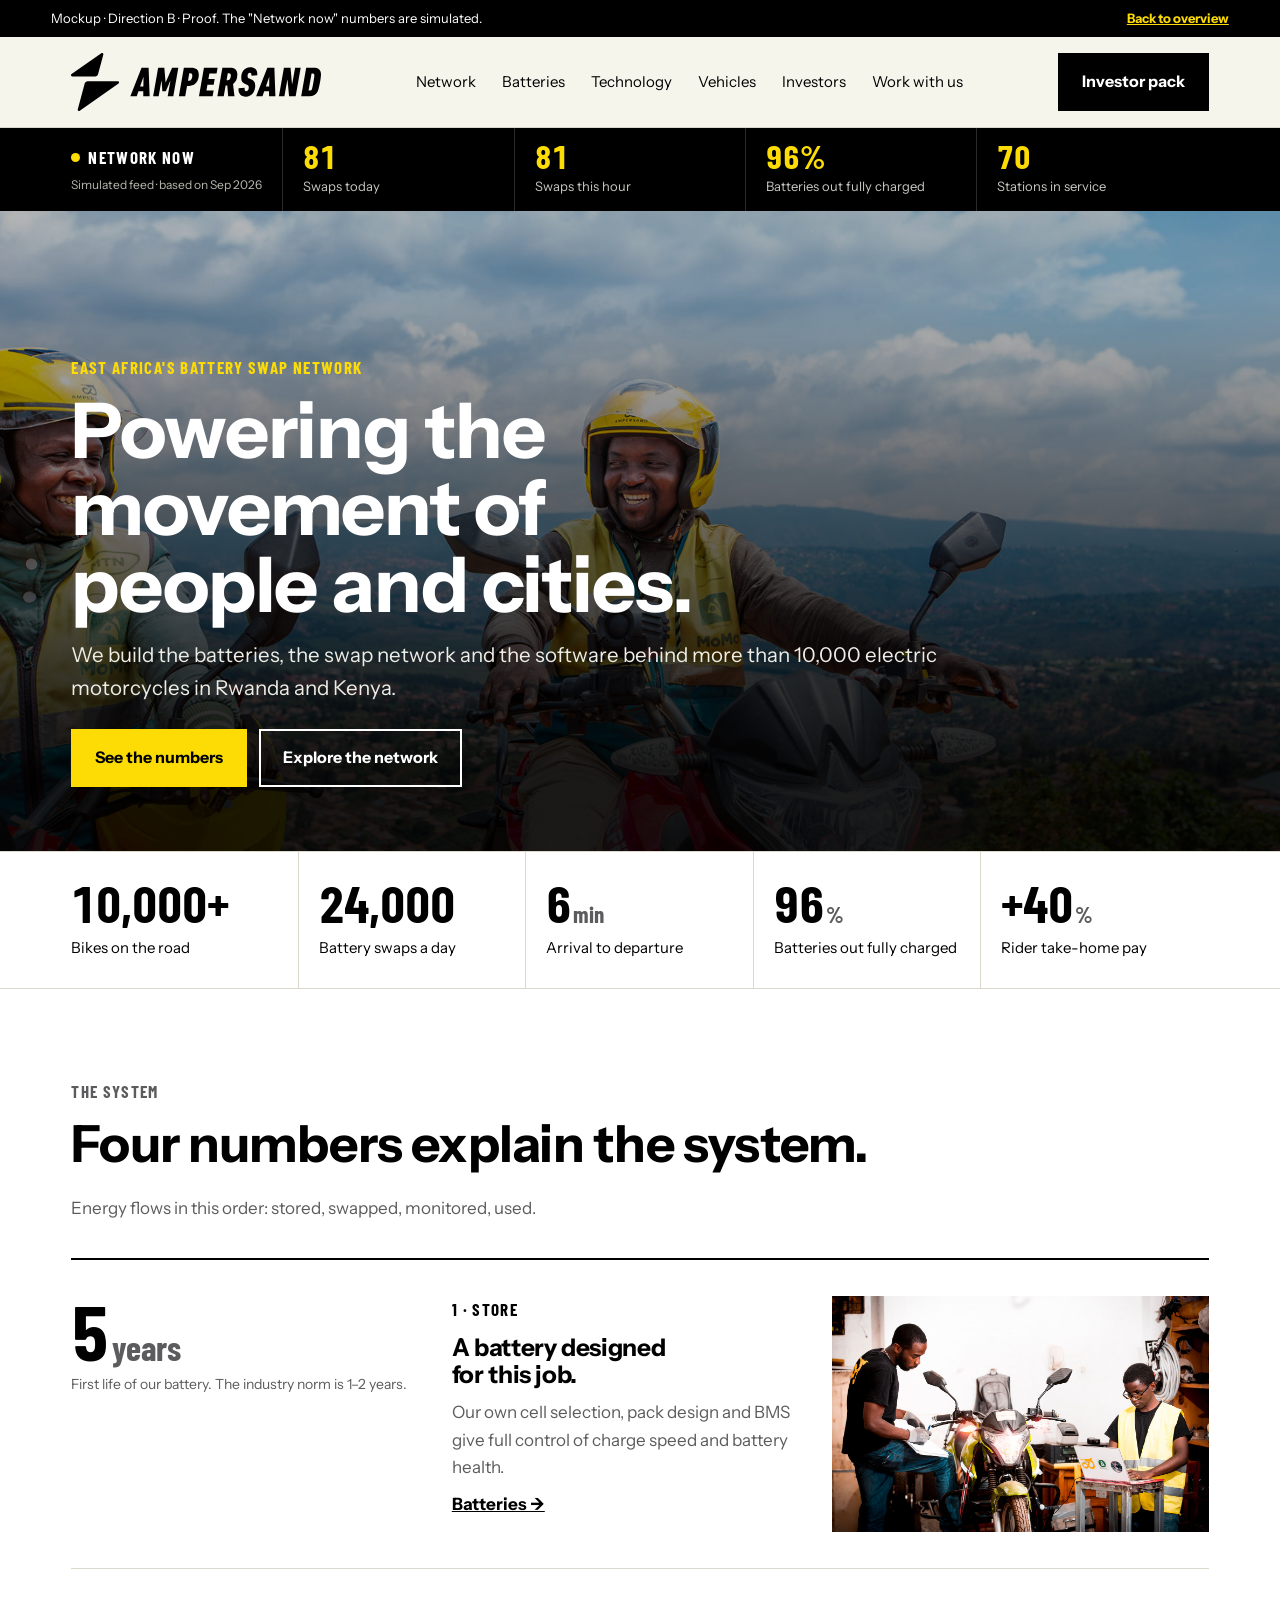
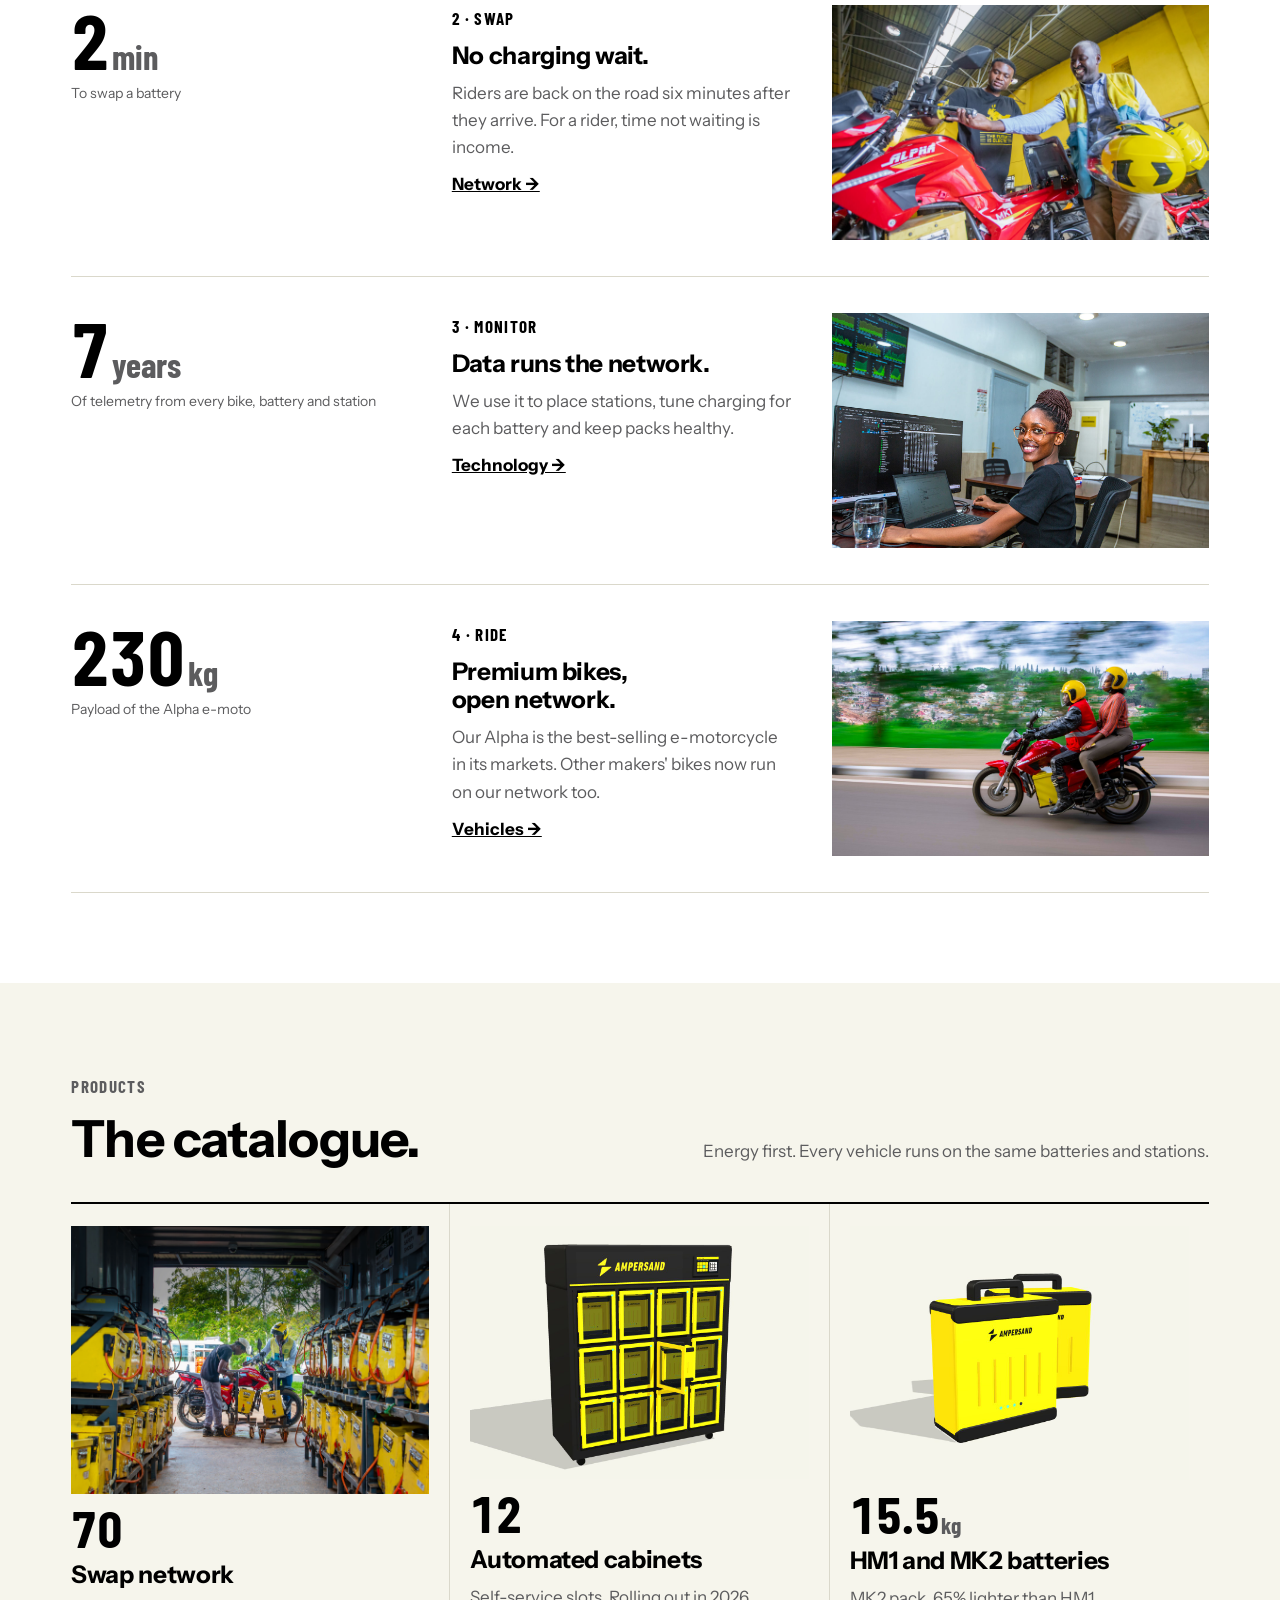
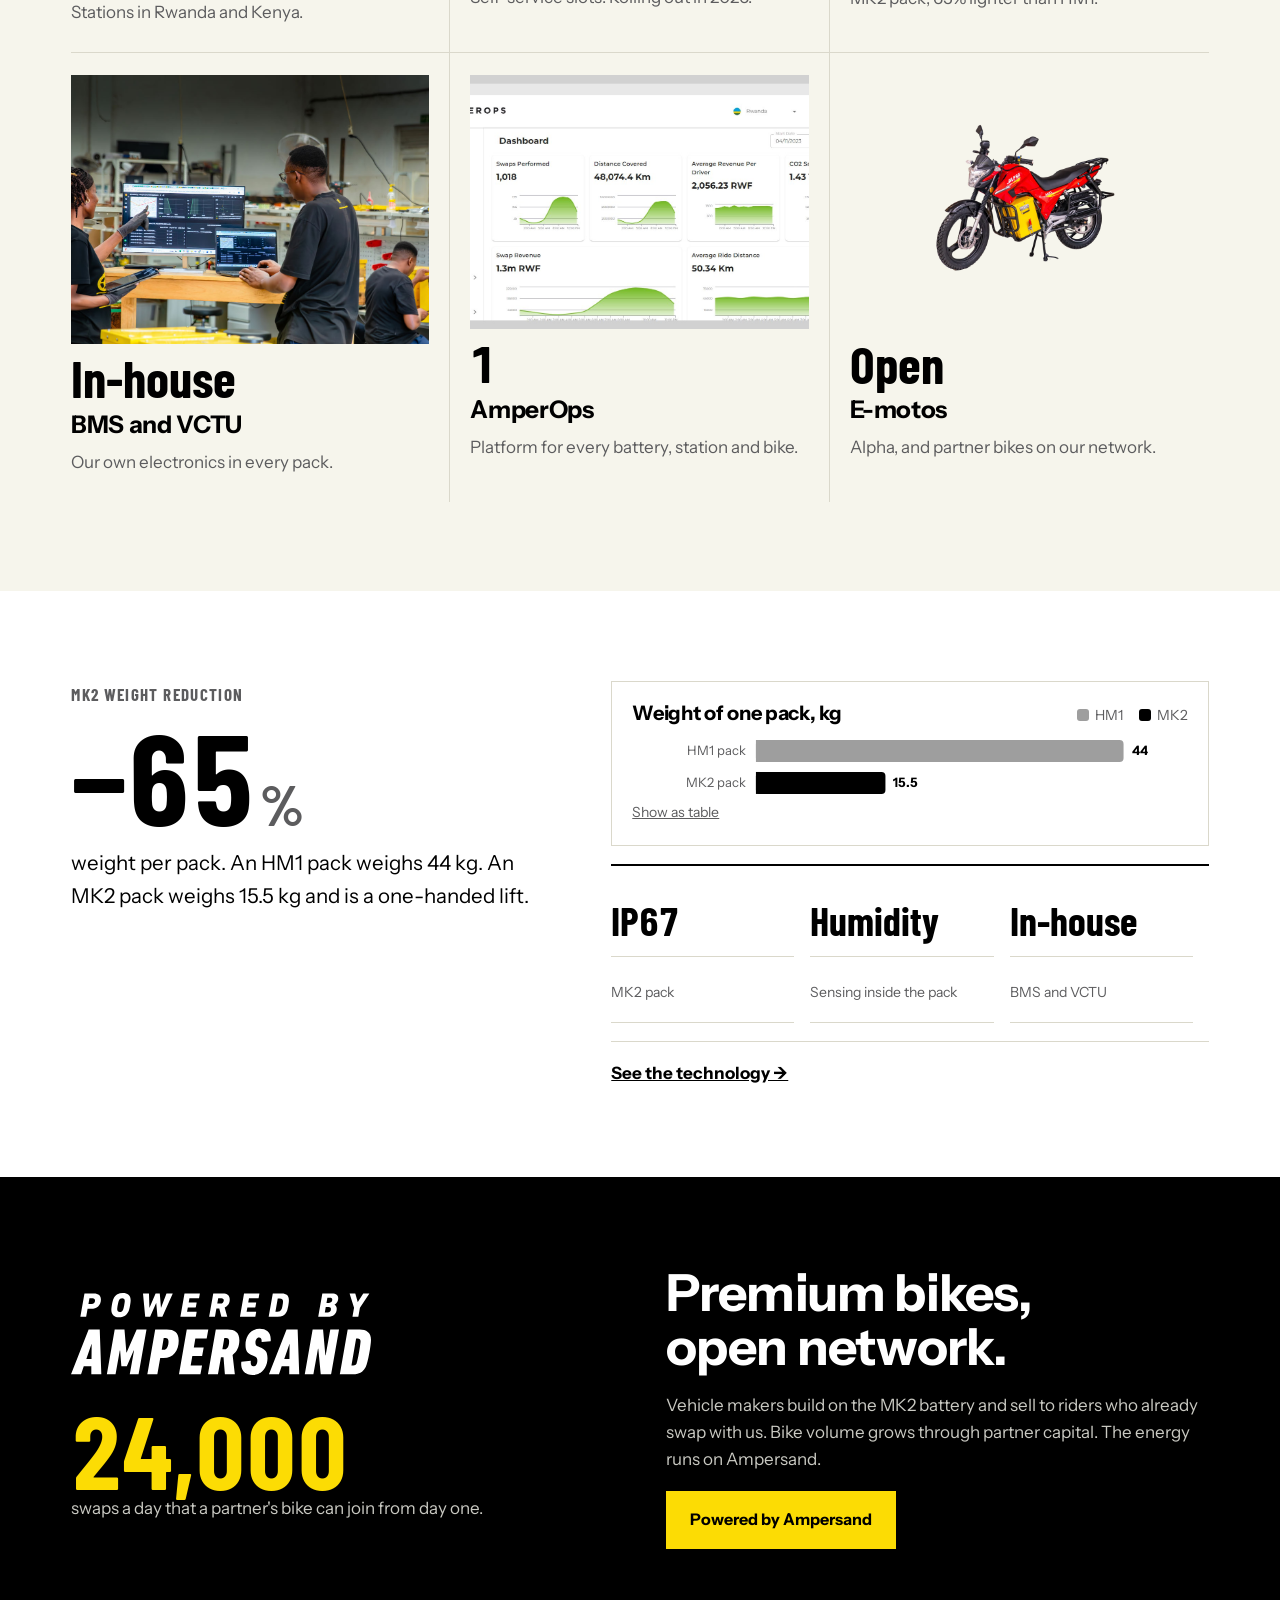
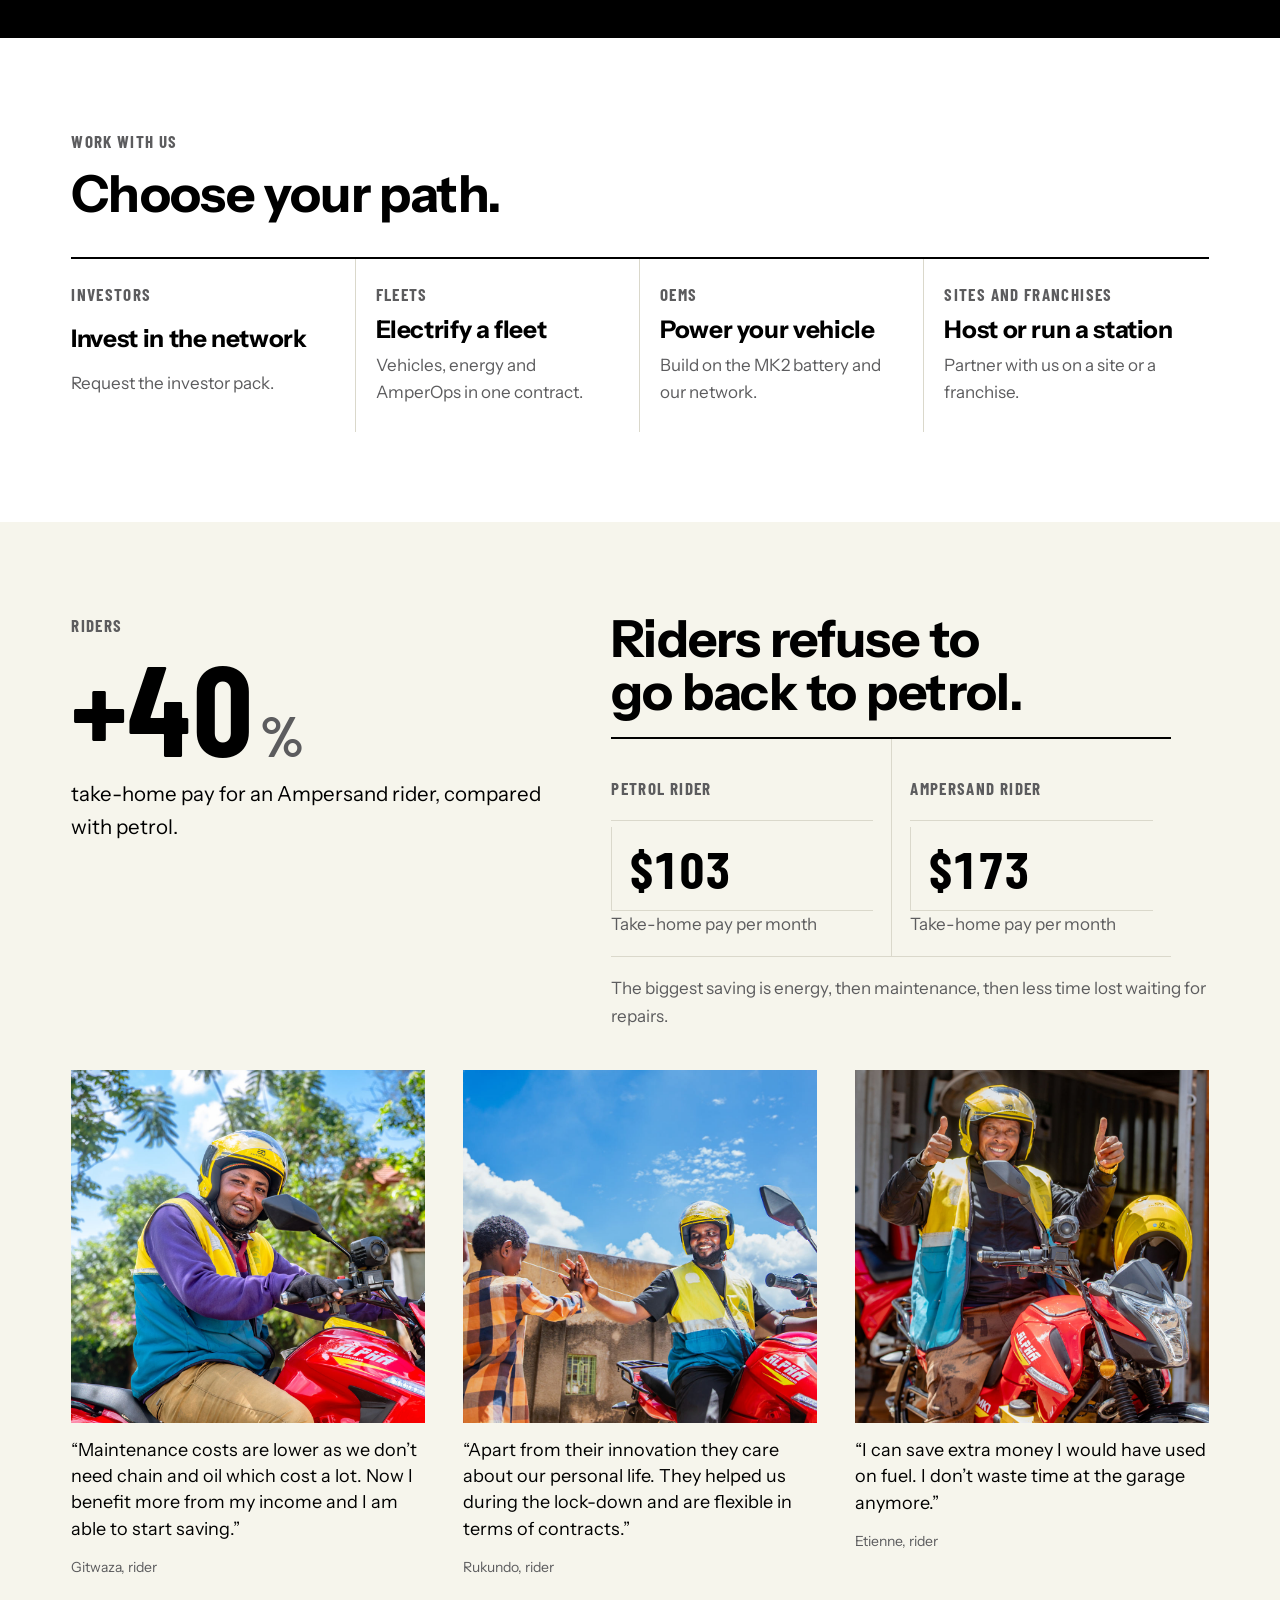
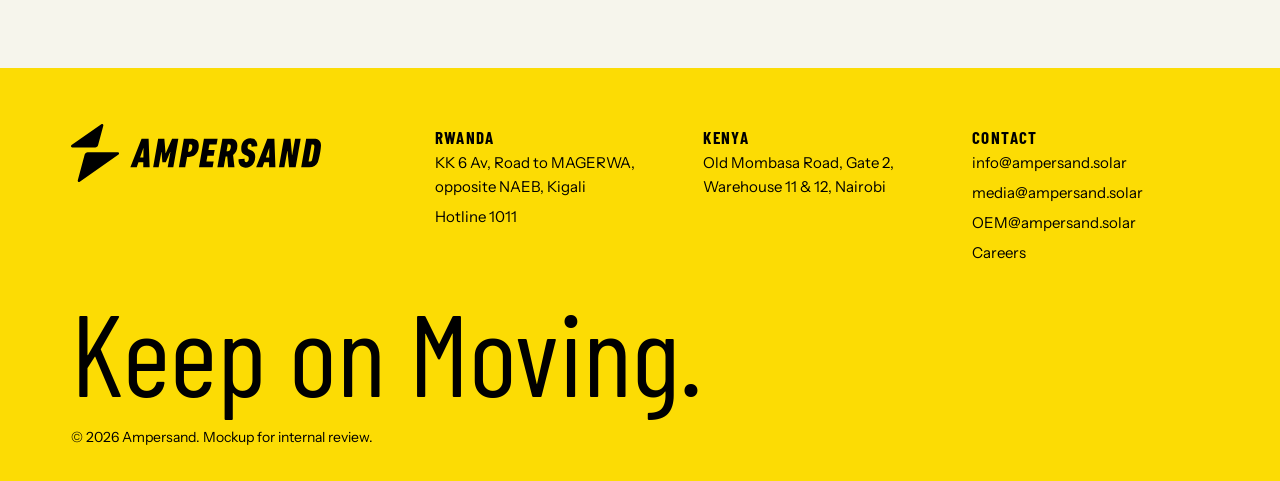
==== proof/index.html @ 035573c3 "Final editorial pass on the Proof site Align every page with the 25 Sep 2026 company introduction: 1" ====
<!doctype html>
<html lang="en">
<head>
<meta charset="utf-8">
<meta name="viewport" content="width=device-width, initial-scale=1, viewport-fit=cover">
<title>Ampersand · Proof</title>
<link rel="preconnect" href="https://fonts.googleapis.com">
<link rel="preconnect" href="https://fonts.gstatic.com" crossorigin>
<link rel="stylesheet" href="https://fonts.googleapis.com/css2?family=Barlow+Condensed:wght@700&family=Instrument+Sans:wght@400;700&display=swap">
<link rel="stylesheet" href="assets/proof.css">
<style>
.hero{position:relative;color:var(--paper);background:var(--ink)}
.hero img{width:100%;height:clamp(440px,52vw,640px);object-fit:cover;opacity:.72}
.hero .over{position:absolute;inset:auto 0 0 0;padding-block:clamp(28px,5vw,64px);background:linear-gradient(0deg,rgba(0,0,0,.85) 15%,rgba(0,0,0,0))}
.hero p{font-size:clamp(18px,1.6vw,21px);margin-top:16px;color:#EDEDE6}
.hero .btn{border-color:var(--paper);color:var(--paper)}
.hero .btn-y{border-color:var(--surge);color:var(--ink)}
@media (max-width:700px){.hero img{height:260px}.hero .over{position:relative;background:var(--ink)}}
.income{display:grid;grid-template-columns:repeat(2,minmax(0,1fr));gap:0;border-top:2px solid var(--ink);max-width:560px}
.income div{padding:18px 18px 18px 0;border-bottom:1px solid var(--rule)}
.income div + div{padding-left:18px;border-left:1px solid var(--rule)}
</style>
</head>
<body data-page="home">
<div id="site-header"></div>

<main>
  <div class="hero">
    <img src="../assets/img/riders-kigali-hills.jpg" alt="Two Ampersand riders above the hills of Kigali">
    <div class="over"><div class="wrap">
      <div class="label" style="color:var(--surge)">East Africa's battery swap network</div>
      <h1 style="margin-top:12px;max-width:16ch">Powering the movement of people and cities.</h1>
      <p>We build the batteries, the swap network and the software behind more than 10,000 electric motorcycles in Rwanda and Kenya.</p>
      <div class="btn-row" style="margin-top:24px"><a class="btn btn-y" href="investors.html">See the numbers</a><a class="btn" href="network.html">Explore the network</a></div>
    </div></div>
  </div>

  <div class="band five" style="margin-top:0">
    <div class="wrap">
      <div class="cell"><div class="num">10,000+</div><div class="k">Bikes on the road</div></div>
      <div class="cell"><div class="num">24,000</div><div class="k">Battery swaps a day</div></div>
      <div class="cell"><div class="num">6<small>min</small></div><div class="k">Arrival to departure</div></div>
      <div class="cell"><div class="num">96<small>%</small></div><div class="k">Batteries out fully charged</div></div>
      <div class="cell"><div class="num">+40<small>%</small></div><div class="k">Rider take-home pay</div></div>
    </div>
  </div>

  <section class="bg-paper">
    <div class="wrap">
      <div class="sec-head"><div><div class="label muted">The system</div><h2 style="margin-top:12px">Four numbers explain the system.</h2></div><p class="muted">Energy flows in this order: stored, swapped, monitored, used.</p></div>
      <div class="parts">
        <div class="part">
          <div><div class="num">5<small>years</small></div><div class="src" style="margin-top:8px">First life of our battery. The industry norm is 1–2 years.</div></div>
          <div class="txt"><div class="label">1 · Store</div><h3>A battery designed for this job.</h3><p class="muted">Our own cell selection, pack design and BMS give full control of charge speed and battery health.</p><a class="more" href="batteries.html">Batteries →</a></div>
          <img src="../assets/img/assembly.jpg" alt="Technicians assemble e-motos and batteries in Kigali">
        </div>
        <div class="part">
          <div><div class="num">2<small>min</small></div><div class="src" style="margin-top:8px">To swap a battery</div></div>
          <div class="txt"><div class="label">2 · Swap</div><h3>No charging wait.</h3><p class="muted">Riders are back on the road six minutes after they arrive. For a rider, time not waiting is income.</p><a class="more" href="network.html">Network →</a></div>
          <img src="../assets/img/station-swap.jpg" alt="A station attendant hands over a charged battery">
        </div>
        <div class="part">
          <div><div class="num">7<small>years</small></div><div class="src" style="margin-top:8px">Of telemetry from every bike, battery and station</div></div>
          <div class="txt"><div class="label">3 · Monitor</div><h3>Data runs the network.</h3><p class="muted">We use it to place stations, tune charging for each battery and keep packs healthy.</p><a class="more" href="technology.html">Technology →</a></div>
          <img src="../assets/img/ops-centre.jpg" alt="The Ampersand operations centre">
        </div>
        <div class="part">
          <div><div class="num">230<small>kg</small></div><div class="src" style="margin-top:8px">Payload of the Alpha e-moto</div></div>
          <div class="txt"><div class="label">4 · Ride</div><h3>Premium bikes, open network.</h3><p class="muted">Our Alpha is the best-selling e-motorcycle in its markets. Other makers' bikes now run on our network too.</p><a class="more" href="vehicles.html">Vehicles →</a></div>
          <img src="../assets/img/rider-motion.jpg" alt="Rider and passenger on an Alpha e-moto">
        </div>
      </div>
    </div>
  </section>

  <section>
    <div class="wrap">
      <div class="sec-head"><div><div class="label muted">Products</div><h2 style="margin-top:12px">The catalogue.</h2></div><p class="muted">Energy first. Every vehicle runs on the same batteries and stations.</p></div>
      <div class="cards six">
        <a class="card" href="network.html"><img src="../assets/img/station-battery-racks.jpg" alt="Charging racks in a station"><div class="num">70</div><h3>Swap network</h3><p class="muted">Stations in Rwanda and Kenya.</p></a>
        <a class="card" href="network.html#cabinets"><img src="assets/renders/cabinet.jpg" alt="3D model of the 12-slot automated swap cabinet"><div class="num">12</div><h3>Automated cabinets</h3><p class="muted">Self-service slots. Rolling out in 2026.</p></a>
        <a class="card" href="batteries.html"><img src="assets/renders/mk2.jpg" alt="3D model of two MK2 battery packs"><div class="num">15.5<small>kg</small></div><h3>HM1 and MK2 batteries</h3><p class="muted">MK2 pack, 65% lighter than HM1.</p></a>
        <a class="card" href="technology.html"><img src="../assets/img/engineering-lab.jpg" alt="Ampersand electronics lab"><div class="num">In-house</div><h3>BMS and VCTU</h3><p class="muted">Our own electronics in every pack.</p></a>
        <a class="card" href="technology.html#amperops"><img src="../assets/img/amperops-dashboard.jpg" alt="AmperOps dashboard"><div class="num">1</div><h3>AmperOps</h3><p class="muted">Platform for every battery, station and bike.</p></a>
        <a class="card" href="vehicles.html"><img class="contain" src="../assets/img/alpha-cutout.webp" alt="Red Alpha e-moto"><div class="num">Open</div><h3>E-motos</h3><p class="muted">Alpha, and partner bikes on our network.</p></a>
      </div>
    </div>
  </section>

  <section class="bg-paper" id="weight">
    <div class="wrap">
      <div class="lead-num">
        <div>
          <div class="label muted">MK2 weight reduction</div>
          <div class="num big" style="margin-top:10px">−65<small>%</small></div>
          <p class="cap">weight per pack. An HM1 pack weighs 44 kg. An MK2 pack weighs 15.5 kg and is a one-handed lift.</p>
        </div>
        <div class="stack">
          <div class="chart" id="w-pack"><div class="chart-head"><h3>Weight of one pack, kg</h3><div class="legend"><span><i style="background:#9E9E9E"></i>HM1</span><span><i style="background:#000"></i>MK2</span></div></div></div>
          <div class="facts">
            <div><div class="num">IP67</div><div class="k">MK2 pack</div></div>
            <div><div class="num">Humidity</div><div class="k">Sensing inside the pack</div></div>
            <div><div class="num">In-house</div><div class="k">BMS and VCTU</div></div>
          </div>
          <a class="more" href="technology.html" style="font-weight:700">See the technology →</a>
        </div>
      </div>
    </div>
  </section>

  <section class="bg-ink">
    <div class="wrap split center">
      <div>
        <img src="../assets/brand/powered-by-white.svg" alt="Powered by Ampersand" style="width:300px">
        <div class="num" style="font-size:clamp(64px,8vw,120px);color:var(--surge);margin-top:28px">24,000</div>
        <p class="muted">swaps a day that a partner's bike can join from day one.</p>
      </div>
      <div class="stack">
        <h2>Premium bikes, open network.</h2>
        <p class="muted">Vehicle makers build on the MK2 battery and sell to riders who already swap with us. Bike volume grows through partner capital. The energy runs on Ampersand.</p>
        <div class="btn-row"><a class="btn btn-y" href="vehicles.html#oem">Powered by Ampersand</a></div>
      </div>
    </div>
  </section>

  <section id="work" class="bg-paper">
    <div class="wrap">
      <div class="label muted">Work with us</div>
      <h2 style="margin-top:12px;margin-bottom:36px">Choose your path.</h2>
      <div class="paths">
        <a href="investors.html"><span class="label muted">Investors</span><h3>Invest in the network</h3><p class="muted">Request the investor pack.</p></a>
        <a href="vehicles.html#fleets"><span class="label muted">Fleets</span><h3>Electrify a fleet</h3><p class="muted">Vehicles, energy and AmperOps in one contract.</p></a>
        <a href="vehicles.html#oem"><span class="label muted">OEMs</span><h3>Power your vehicle</h3><p class="muted">Build on the MK2 battery and our network.</p></a>
        <a href="network.html#host"><span class="label muted">Sites and franchises</span><h3>Host or run a station</h3><p class="muted">Partner with us on a site or a franchise.</p></a>
      </div>
    </div>
  </section>

  <section>
    <div class="wrap">
      <div class="lead-num" style="margin-bottom:40px">
        <div><div class="label muted">Riders</div><div class="num big" style="margin-top:10px">+40<small>%</small></div><p class="cap">take-home pay for an Ampersand rider, compared with petrol.</p></div>
        <div class="stack">
          <h2>Riders refuse to go back to petrol.</h2>
          <div class="income">
            <div><div class="label muted">Petrol rider</div><div class="num" style="font-size:52px;margin-top:6px">$103</div><p class="muted">Take-home pay per month</p></div>
            <div><div class="label muted">Ampersand rider</div><div class="num" style="font-size:52px;margin-top:6px">$173</div><p class="muted">Take-home pay per month</p></div>
          </div>
          <p class="muted">The biggest saving is energy, then maintenance, then less time lost waiting for repairs.</p>
        </div>
      </div>
      <div class="voices">
        <div class="voice"><img src="../assets/img/rider-alpha.jpg" alt="Rider on an Alpha e-moto"><blockquote>“Maintenance costs are lower as we don’t need chain and oil which cost a lot. Now I benefit more from my income and I am able to start saving.”</blockquote><div class="src">Gitwaza, rider</div></div>
        <div class="voice"><img src="../assets/img/rider-community.jpg" alt="Rider greeting people in a neighbourhood"><blockquote>“Apart from their innovation they care about our personal life. They helped us during the lock-down and are flexible in terms of contracts.”</blockquote><div class="src">Rukundo, rider</div></div>
        <div class="voice"><img src="../assets/img/rider-thumbs-up.jpg" alt="Rider giving a thumbs up at a station"><blockquote>“I can save extra money I would have used on fuel. I don’t waste time at the garage anymore.”</blockquote><div class="src">Etienne, rider</div></div>
      </div>
    </div>
  </section>
</main>

<div id="site-footer"></div>
<script src="assets/data.js"></script>
<script src="assets/proof.js"></script>
<script>ampBars(document.getElementById('w-pack'), [{label:'HM1 pack',value:44,group:'old'},{label:'MK2 pack',value:15.5,group:'one'}], {unit:'kg', aria:'Weight of one pack'});</script>
</body>
</html>
---- proof/assets/proof.css ----
/* Direction B · "Proof" site. Layout: editorial report on Chalk White. Every section and every tech page opens with its key number, then the evidence (chart, table, photo). Yellow marks what matters. Light theme by choice. */
:root{
  --chalk:#F6F5EC; --paper:#FFFFFF; --ink:#000000; --ebony:#5C5C5E; --alloy:#9E9E9E; --rule:#DAD8CB;
  --surge:#FCDC04; --teal:#146653;
  --rw:#008A6E; --ke:#E4531C; /* chart categorical pair, validated (light surface) */
  --display:"Barlow Condensed","Arial Narrow",Arial,sans-serif;
  --body:"Instrument Sans",system-ui,-apple-system,"Segoe UI",sans-serif;
  --gutter:clamp(16px,4vw,64px); --max:1240px;
  color-scheme:light;
}
*{box-sizing:border-box}
[hidden]{display:none!important}
html{scroll-behavior:smooth}
@media (prefers-reduced-motion:reduce){html{scroll-behavior:auto}*{transition:none!important;animation:none!important}}
body{margin:0;background:var(--chalk);color:var(--ink);font-family:var(--body);font-size:17px;line-height:1.6}
img{max-width:100%;display:block}
a{color:inherit}
:focus-visible{outline:3px solid var(--ink);outline-offset:3px}
.wrap{max-width:var(--max);margin-inline:auto;padding-inline:var(--gutter)}
h1,h2,h3{font-weight:700;text-wrap:balance;margin:0;letter-spacing:-.015em}
h1{font-size:clamp(42px,6vw,84px);line-height:1}
h2{font-size:clamp(32px,4vw,54px);line-height:1.05}
h3{font-size:clamp(21px,1.9vw,27px);line-height:1.15}
p{margin:0;max-width:64ch}
.label{font-family:var(--display);font-weight:700;font-size:17px;letter-spacing:.08em;text-transform:uppercase}
.mark{background:linear-gradient(transparent 58%,var(--surge) 58%)}
.muted{color:var(--ebony)}
.src{font-size:14px;color:var(--ebony)}
.num{font-family:var(--display);font-weight:700;font-variant-numeric:tabular-nums;line-height:.9;letter-spacing:0}
.num small{font-size:.45em;margin-left:.08em;color:var(--ebony)}
.tbc{border-bottom:1px dashed var(--ebony);cursor:help}
.btn{display:inline-flex;align-items:center;gap:10px;padding:14px 22px;font-weight:700;text-decoration:none;border:2px solid var(--ink);font-size:16px;background:transparent;cursor:pointer;font-family:var(--body);color:var(--ink)}
.btn-k{background:var(--ink);color:var(--paper)}
.btn-y{background:var(--surge);border-color:var(--surge);color:var(--ink)}
.btn-row{display:flex;flex-wrap:wrap;gap:12px}
.chip{display:inline-block;font-family:var(--display);font-size:15px;letter-spacing:.06em;text-transform:uppercase;padding:4px 10px;background:var(--ink);color:var(--paper)}
.chip.y{background:var(--surge);color:var(--ink)}
.chip.g{background:var(--teal);color:var(--paper)}
section{padding-block:clamp(56px,7vw,104px)}
.bg-paper{background:var(--paper)}
.bg-ink{background:var(--ink);color:var(--paper)}
.bg-ink .muted,.bg-ink .src{color:#C9C9C2}
.bg-ink .num small{color:#C9C9C2}

/* mock bar + header */
.mock-bar{background:var(--ink);color:var(--paper);font-size:13px;padding:8px var(--gutter);display:flex;gap:16px;flex-wrap:wrap;justify-content:space-between}
.mock-bar a{color:var(--surge);font-weight:700}
header.site{background:var(--chalk);border-bottom:1px solid var(--rule);position:sticky;top:env(safe-area-inset-top,0px);z-index:10}
.nav{display:flex;align-items:center;justify-content:space-between;gap:24px;padding-block:16px}
.nav .logo img{width:250px}
.nav ul{list-style:none;margin:0;padding:0;display:flex;gap:26px;font-size:15px}
.nav ul a{text-decoration:none}
.nav ul a:hover,.nav ul a[aria-current="page"]{text-decoration:underline;text-decoration-color:var(--surge);text-decoration-thickness:4px;text-underline-offset:7px}
@media (max-width:1080px){.nav ul{display:none}}
@media (max-width:560px){.nav .logo img{width:190px}.nav .btn{display:none}}
.subnav{display:none;overflow-x:auto;border-top:1px solid var(--rule)}
.subnav ul{list-style:none;margin:0;padding:10px var(--gutter);display:flex;gap:20px;font-size:15px;white-space:nowrap}
.subnav a{text-decoration:none}
.subnav a[aria-current="page"]{font-weight:700;text-decoration:underline;text-decoration-color:var(--surge);text-decoration-thickness:3px;text-underline-offset:5px}
@media (max-width:1080px){.subnav{display:block}}

/* live rail (simulated feed) */
.live{background:var(--ink);color:var(--paper)}
.live .wrap{display:grid;grid-template-columns:auto repeat(4,1fr);gap:0;align-items:stretch}
.live .tag{display:flex;flex-direction:column;justify-content:center;gap:4px;padding:14px 20px 14px 0;border-right:1px solid #2a2a2a;min-width:0}
.live .tag b{font-family:var(--display);font-size:17px;letter-spacing:.08em;text-transform:uppercase;display:flex;align-items:center;gap:8px}
.live .tag span{font-size:12px;color:#B8B8B0}
.dot{width:9px;height:9px;border-radius:50%;background:var(--surge);box-shadow:0 0 0 0 rgba(252,220,4,.7);animation:pulse 1.8s infinite}
@keyframes pulse{70%{box-shadow:0 0 0 10px rgba(252,220,4,0)}100%{box-shadow:0 0 0 0 rgba(252,220,4,0)}}
.live .cell{padding:14px 20px;border-right:1px solid #2a2a2a;min-width:0}
.live .cell:last-child{border-right:0}
.live .num{font-size:clamp(28px,2.6vw,38px);color:var(--surge)}
.live .k{font-size:13px;color:#C9C9C2;margin-top:4px}
.tick{transition:color .6s}
.tick.bump{color:var(--paper)!important}
@media (max-width:900px){.live .wrap{grid-template-columns:1fr 1fr}.live .tag{grid-column:1/-1;border-right:0;border-bottom:1px solid #2a2a2a;padding-right:0}.live .cell{padding-left:0;border-right:0;border-bottom:1px solid #2a2a2a}.live .cell:nth-child(odd){padding-left:16px}}

/* page hero (tech pages) */
.phero{padding-block:clamp(40px,6vw,80px) 0}
.phero .grid{display:grid;grid-template-columns:1fr 1fr;gap:clamp(24px,4vw,64px);align-items:end}
.phero .grid > *{min-width:0}
.phero p.lead{font-size:clamp(18px,1.5vw,20px);margin-top:18px}
.phero img{aspect-ratio:16/11;object-fit:cover;width:100%}
@media (max-width:860px){.phero .grid{grid-template-columns:minmax(0,1fr)}}

/* number band: the lead of every page */
.band{background:var(--paper);border-block:1px solid var(--rule);margin-top:clamp(32px,4vw,56px)}
.band .wrap{display:grid;grid-template-columns:repeat(4,1fr)}
.band .cell{padding:28px 20px 28px 0;border-right:1px solid var(--rule);min-width:0}
.band .cell + .cell{padding-left:20px}
.band .cell:last-child{border-right:0}
.band .num{font-size:clamp(40px,4.6vw,66px);white-space:nowrap}
.band .k{font-size:15px;margin-top:10px}
.band .s{font-size:12px;color:var(--ebony);margin-top:6px}
.band.five .wrap{grid-template-columns:repeat(5,1fr)}
.band.five .num{font-size:clamp(40px,4vw,58px)}
@media (max-width:900px){.band .wrap,.band.five .wrap{grid-template-columns:minmax(0,1fr) minmax(0,1fr)}.band .cell{border-right:0;border-bottom:1px solid var(--rule);padding-left:0!important}}

/* numbers-first blocks */
.lead-num{display:grid;grid-template-columns:minmax(0,.9fr) minmax(0,1.1fr);gap:clamp(24px,4vw,72px);align-items:start}
.lead-num .big{font-size:clamp(72px,10vw,150px)}
.lead-num .cap{font-size:clamp(18px,1.6vw,21px);margin-top:14px;max-width:34ch}
@media (max-width:860px){.lead-num{grid-template-columns:minmax(0,1fr)}}
.facts{display:grid;grid-template-columns:repeat(3,1fr);border-top:2px solid var(--ink)}
.facts div{padding:18px 16px 18px 0;border-bottom:1px solid var(--rule);min-width:0}
.facts .num{font-size:40px}
.facts .k{font-size:14px;color:var(--ebony);margin-top:6px}
@media (max-width:640px){.facts{grid-template-columns:1fr 1fr}}
.sec-head{display:flex;justify-content:space-between;gap:24px;align-items:end;flex-wrap:wrap;margin-bottom:36px}
.sec-head > div{min-width:0}

/* system steps (home) */
.parts{display:grid;border-top:2px solid var(--ink)}
.part{display:grid;grid-template-columns:minmax(0,1fr) minmax(0,1fr) minmax(0,1.1fr);gap:clamp(20px,3vw,48px);padding-block:36px;border-bottom:1px solid var(--rule);align-items:start}
.part .num{font-size:clamp(56px,6vw,88px)}
.part .txt{display:grid;gap:10px}
.part img{aspect-ratio:16/10;object-fit:cover;width:100%}
.part a.more{font-weight:700}
@media (max-width:860px){.part{grid-template-columns:minmax(0,1fr)}}

/* catalogue cards (home) */
.cards{display:grid;grid-template-columns:repeat(4,1fr);gap:0;border-top:2px solid var(--ink)}
.card{padding:22px 20px 26px 0;border-right:1px solid var(--rule);display:grid;gap:10px;align-content:start;text-decoration:none;min-width:0}
.card + .card{padding-left:20px}
.card:last-child{border-right:0}
.card img{aspect-ratio:4/3;object-fit:cover;width:100%;background:var(--chalk)}
.card img.contain{object-fit:contain;padding:12px}
.card .num{font-size:52px}
.card:hover h3{text-decoration:underline;text-decoration-color:var(--surge);text-decoration-thickness:4px;text-underline-offset:6px}
.cards.six{grid-template-columns:repeat(3,1fr)}
.cards.six .card:nth-child(3n){border-right:0}
.cards.six .card:nth-child(3n+1){padding-left:0}
.cards.six .card:nth-child(-n+3){border-bottom:1px solid var(--rule)}
@media (max-width:960px){.cards,.cards.six{grid-template-columns:1fr 1fr}.card{border-right:0;border-bottom:1px solid var(--rule);padding-left:0!important}}
@media (max-width:480px){.cards{grid-template-columns:minmax(0,1fr)}}

/* charts */
.chart{background:var(--paper);border:1px solid var(--rule);padding:20px;position:relative}
.chart-head{display:flex;justify-content:space-between;gap:16px;flex-wrap:wrap;align-items:baseline;margin-bottom:10px}
.chart-head h3{font-size:20px}
.legend{display:flex;gap:16px;font-size:14px;color:var(--ebony);flex-wrap:wrap}
.legend i{display:inline-block;width:12px;height:12px;border-radius:3px;margin-right:6px;vertical-align:-1px}
.chart svg{width:100%;height:auto;display:block;overflow:visible}
.chart svg text{font-family:var(--body);font-size:13px;fill:var(--ebony)}
.chart svg text.val{fill:var(--ink);font-weight:700}
.chart .grid line{stroke:var(--rule);stroke-width:1}
.tip{position:absolute;pointer-events:none;background:var(--ink);color:var(--paper);font-size:13px;padding:6px 10px;white-space:nowrap;transform:translate(-50%,-110%);z-index:2}
.tip b{color:var(--surge)}
.chart .table-toggle{font-size:14px;background:none;border:0;padding:0;text-decoration:underline;cursor:pointer;color:var(--ebony);font-family:var(--body)}
.chart table{margin-top:12px}

/* tables */
.tbl-wrap{overflow-x:auto;border-top:2px solid var(--ink)}
table.spec{width:100%;border-collapse:collapse;font-variant-numeric:tabular-nums;min-width:520px}
table.spec th,table.spec td{text-align:left;padding:12px 12px 12px 0;border-bottom:1px solid var(--rule);font-size:15px;vertical-align:top}
table.spec thead th{font-family:var(--display);font-size:20px;letter-spacing:.02em}
table.spec tbody th{font-weight:400;color:var(--ebony);width:24%}
table.spec td.hl{background:rgba(252,220,4,.25)}
table.spec td.r,table.spec th.r{text-align:right}
table.data{width:100%;border-collapse:collapse;font-variant-numeric:tabular-nums;font-size:15px}
table.data th,table.data td{text-align:right;padding:10px 0 10px 12px;border-bottom:1px solid var(--rule)}
table.data th:first-child,table.data td:first-child{text-align:left;padding-left:0}
table.data thead th{font-family:var(--display);font-size:16px;letter-spacing:.08em;text-transform:uppercase;border-bottom:2px solid var(--ink)}
table.data tfoot td{font-weight:700;border-bottom:0}

/* two-column generic */
.split{display:grid;grid-template-columns:minmax(0,1fr) minmax(0,1fr);gap:clamp(24px,4vw,64px);align-items:start}
.split.center{align-items:center}
@media (max-width:860px){.split{grid-template-columns:minmax(0,1fr)}}
.stack{display:grid;gap:18px}
ul.ticks{list-style:none;padding:0;margin:0;display:grid;grid-template-columns:1fr 1fr;gap:10px 24px}
ul.ticks li{padding-left:18px;position:relative}
ul.ticks li::before{content:"";position:absolute;left:0;top:.6em;width:8px;height:8px;background:var(--surge);outline:1px solid var(--ink)}
@media (max-width:520px){ul.ticks{grid-template-columns:minmax(0,1fr)}}
.photo{aspect-ratio:16/10;object-fit:cover;width:100%}
.phones{display:grid;grid-template-columns:repeat(3,1fr);gap:14px}
.phones img{border:8px solid var(--ink);border-radius:22px;background:var(--ink)}

/* timeline */
.years{display:grid;grid-template-columns:repeat(7,1fr);border-top:2px solid var(--ink)}
.years div{padding:16px 12px 16px 0;border-right:1px solid var(--rule);min-width:0}
.years div + div{padding-left:12px}
.years div:last-child{border-right:0;background:var(--surge);padding-left:12px}
.years .num{font-size:34px}
.years p{font-size:14px;margin-top:6px}
@media (max-width:960px){.years{grid-template-columns:repeat(4,1fr)}.years div{border-bottom:1px solid var(--rule)}}
@media (max-width:520px){.years{grid-template-columns:1fr 1fr}}

/* paths */
.paths{display:grid;grid-template-columns:repeat(4,1fr);border-top:2px solid var(--ink)}
.paths a{padding:22px 20px 26px 0;border-right:1px solid var(--rule);text-decoration:none;display:grid;gap:8px;min-width:0}
.paths a + a{padding-left:20px}
.paths a:last-child{border-right:0}
.paths a:hover h3{text-decoration:underline;text-decoration-color:var(--surge);text-decoration-thickness:4px;text-underline-offset:6px}
@media (max-width:860px){.paths{grid-template-columns:1fr 1fr}.paths a{border-right:0;border-bottom:1px solid var(--rule);padding-left:0!important}}
@media (max-width:480px){.paths{grid-template-columns:minmax(0,1fr)}}

/* form */
form.req{display:grid;gap:14px;background:var(--paper);border:1px solid var(--rule);padding:24px}
form.req label{font-weight:700;font-size:15px;display:grid;gap:6px}
form.req input,form.req select{font:inherit;padding:10px 12px;border:1px solid var(--ebony);background:var(--paper);color:var(--ink)}
.ok-msg{background:var(--surge);padding:12px 14px;font-weight:700}

/* voices */
.voices{display:grid;grid-template-columns:repeat(3,1fr);gap:clamp(20px,3vw,40px)}
.voice{display:grid;gap:14px;align-content:start}
.voice img{aspect-ratio:1/1;object-fit:cover;width:100%}
.voice blockquote{margin:0;font-size:18px;line-height:1.45}
@media (max-width:860px){.voices{grid-template-columns:minmax(0,1fr)}}

/* footer */
footer.site{background:var(--surge);padding-block:56px 32px;font-size:15px}
.fgrid{display:grid;grid-template-columns:1.4fr repeat(3,1fr);gap:32px}
.fgrid > *{min-width:0}
.fgrid ul{list-style:none;margin:0;padding:0;display:grid;gap:6px}
.fgrid a{text-decoration:none}
.big-tag{font-family:var(--display);font-size:clamp(56px,9vw,128px);line-height:.95;margin-top:32px}
@media (max-width:800px){.fgrid{grid-template-columns:1fr 1fr}}

/* technology stack diagram */
.stackdia{display:grid;gap:0;border-top:2px solid var(--ink)}
.layer{display:grid;grid-template-columns:minmax(0,190px) minmax(0,1fr) minmax(0,auto);gap:24px;align-items:center;padding:18px 0;border-bottom:1px solid var(--rule)}
.layer .lname{font-family:var(--display);font-size:26px;line-height:1}
.layer .who{justify-self:end}
.layer.inhouse{background:linear-gradient(90deg,rgba(252,220,4,.28),rgba(252,220,4,0) 70%)}
.layer.inhouse .lname{padding-left:12px;border-left:6px solid var(--surge)}
.chip.o{background:transparent;color:var(--ink);border:1px solid var(--ink)}
@media (max-width:700px){.layer{grid-template-columns:minmax(0,1fr)}.layer .who{justify-self:start}}
/* weight comparison */
.wcomp{display:grid;grid-template-columns:repeat(2,minmax(0,1fr));gap:0;border-top:2px solid var(--ink)}
.wcomp > div{padding:20px 20px 20px 0;border-bottom:1px solid var(--rule);min-width:0}
.wcomp > div + div{padding-left:20px;border-left:1px solid var(--rule)}
@media (max-width:640px){.wcomp{grid-template-columns:minmax(0,1fr)}.wcomp > div + div{padding-left:0;border-left:0}}
/* rate table */
table.rates td.r{font-family:var(--display);font-size:22px;text-align:right;white-space:nowrap}

/* 3D model viewers */
.model{position:relative;aspect-ratio:4/3;max-width:100%;background:var(--chalk);overflow:hidden}
.model img{width:100%;height:100%;object-fit:cover}
.model canvas{position:absolute;inset:0;width:100%!important;height:100%!important;display:block;cursor:grab;touch-action:pan-y}
.model canvas:active{cursor:grabbing}
.model .hint{position:absolute;left:12px;bottom:10px;font-size:13px;color:var(--ebony);background:rgba(246,245,236,.85);padding:2px 8px;pointer-events:none}
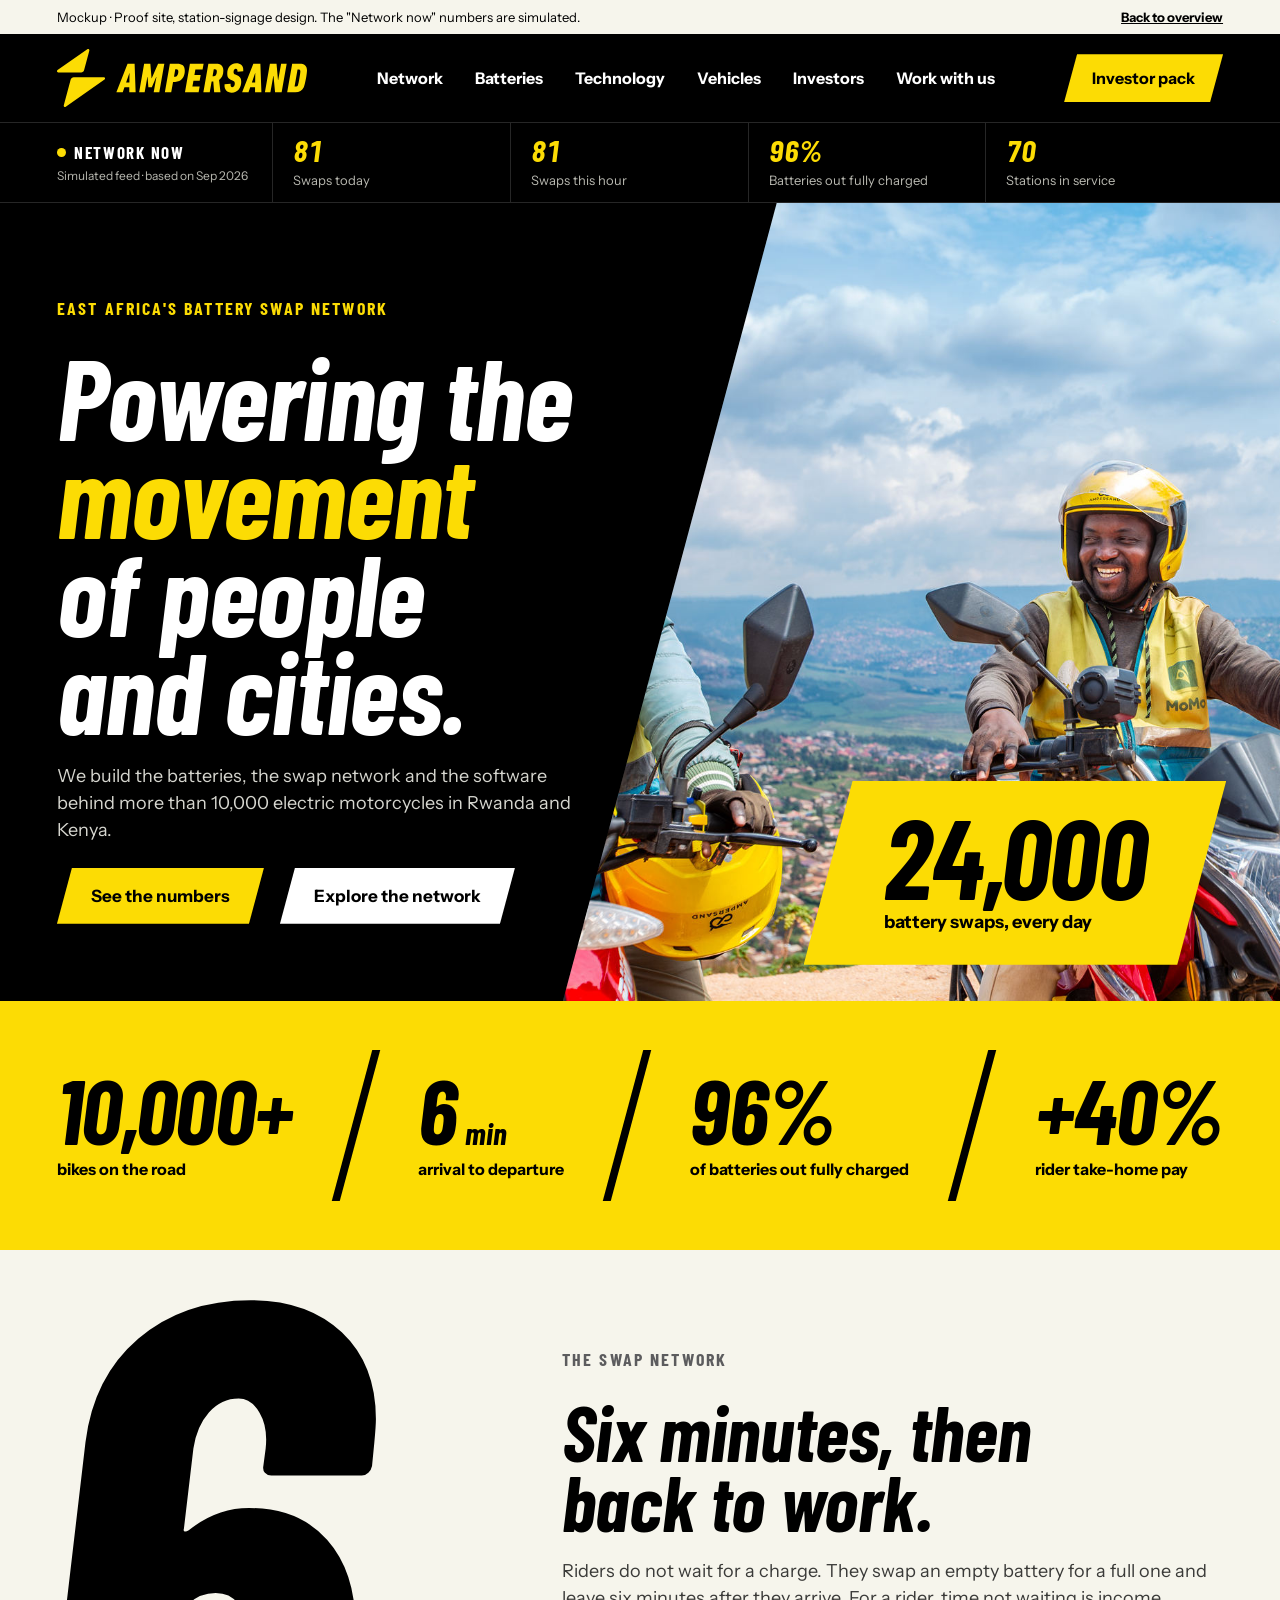
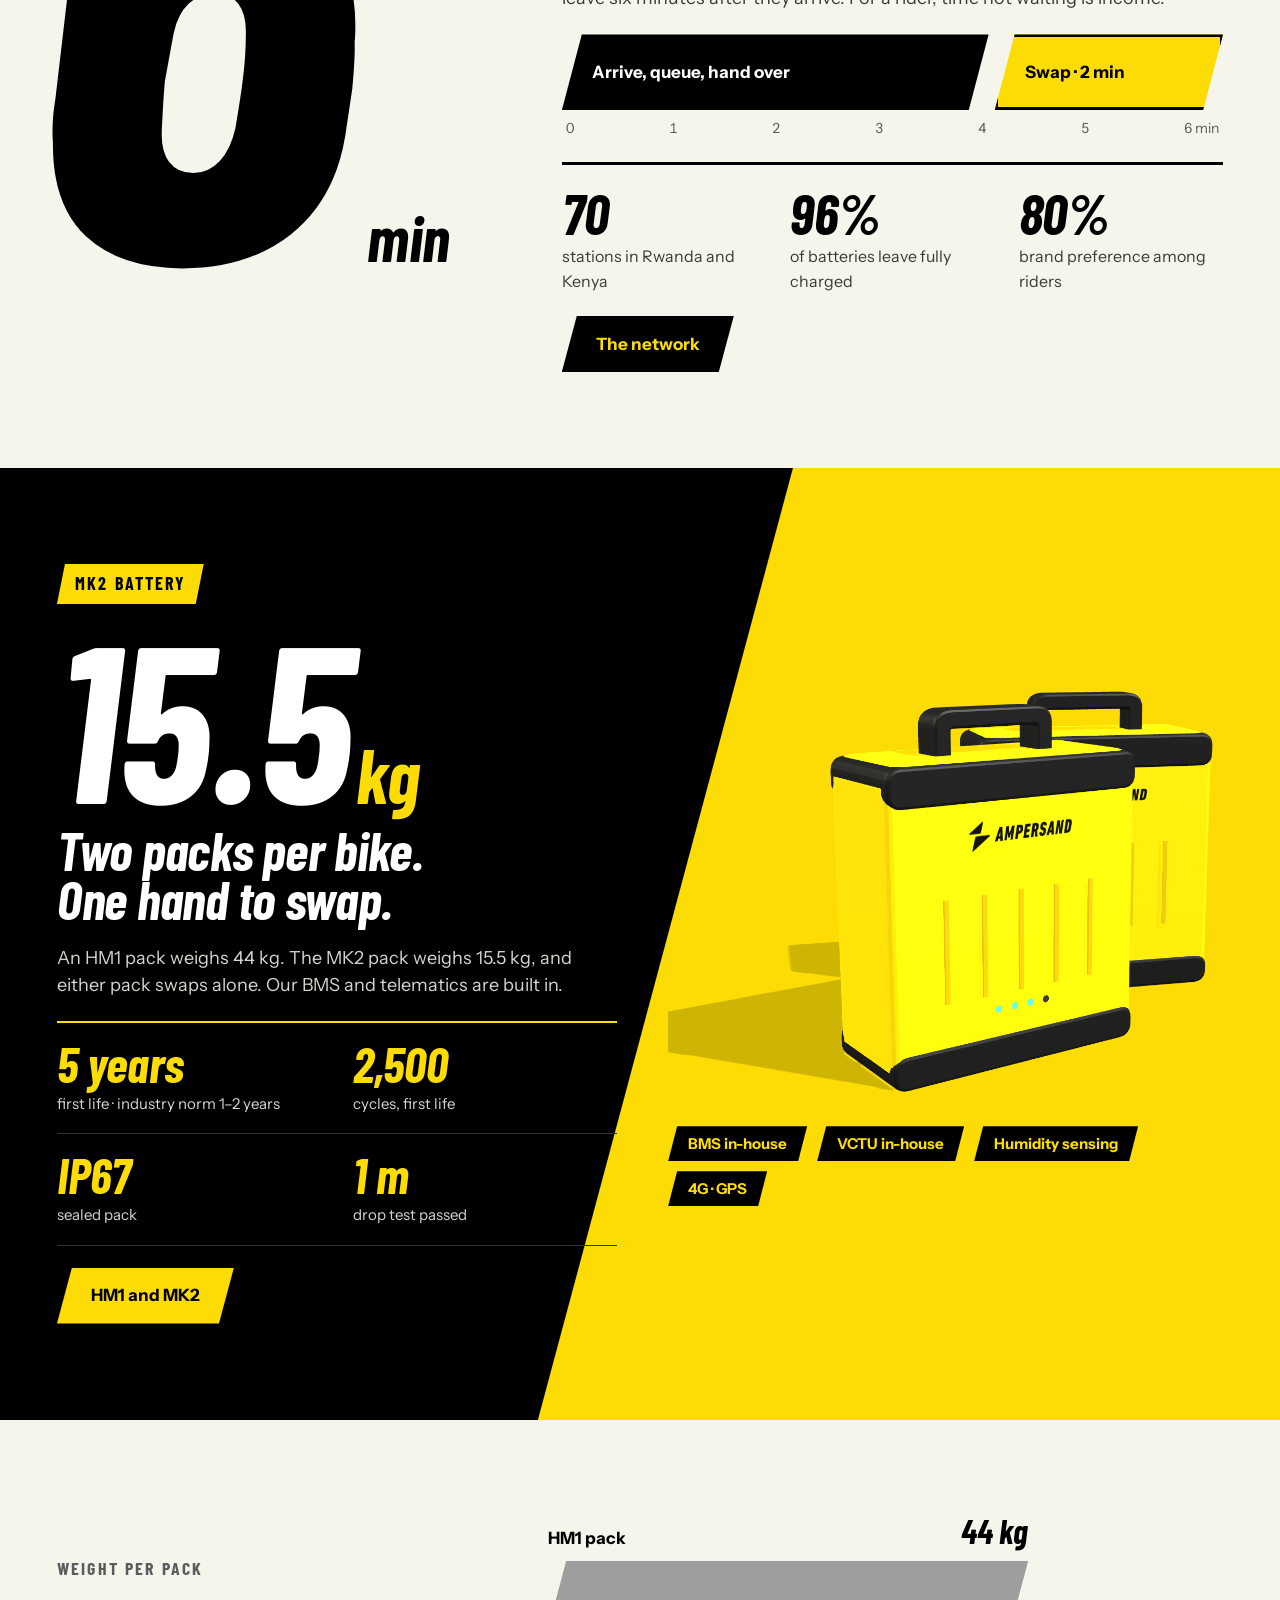
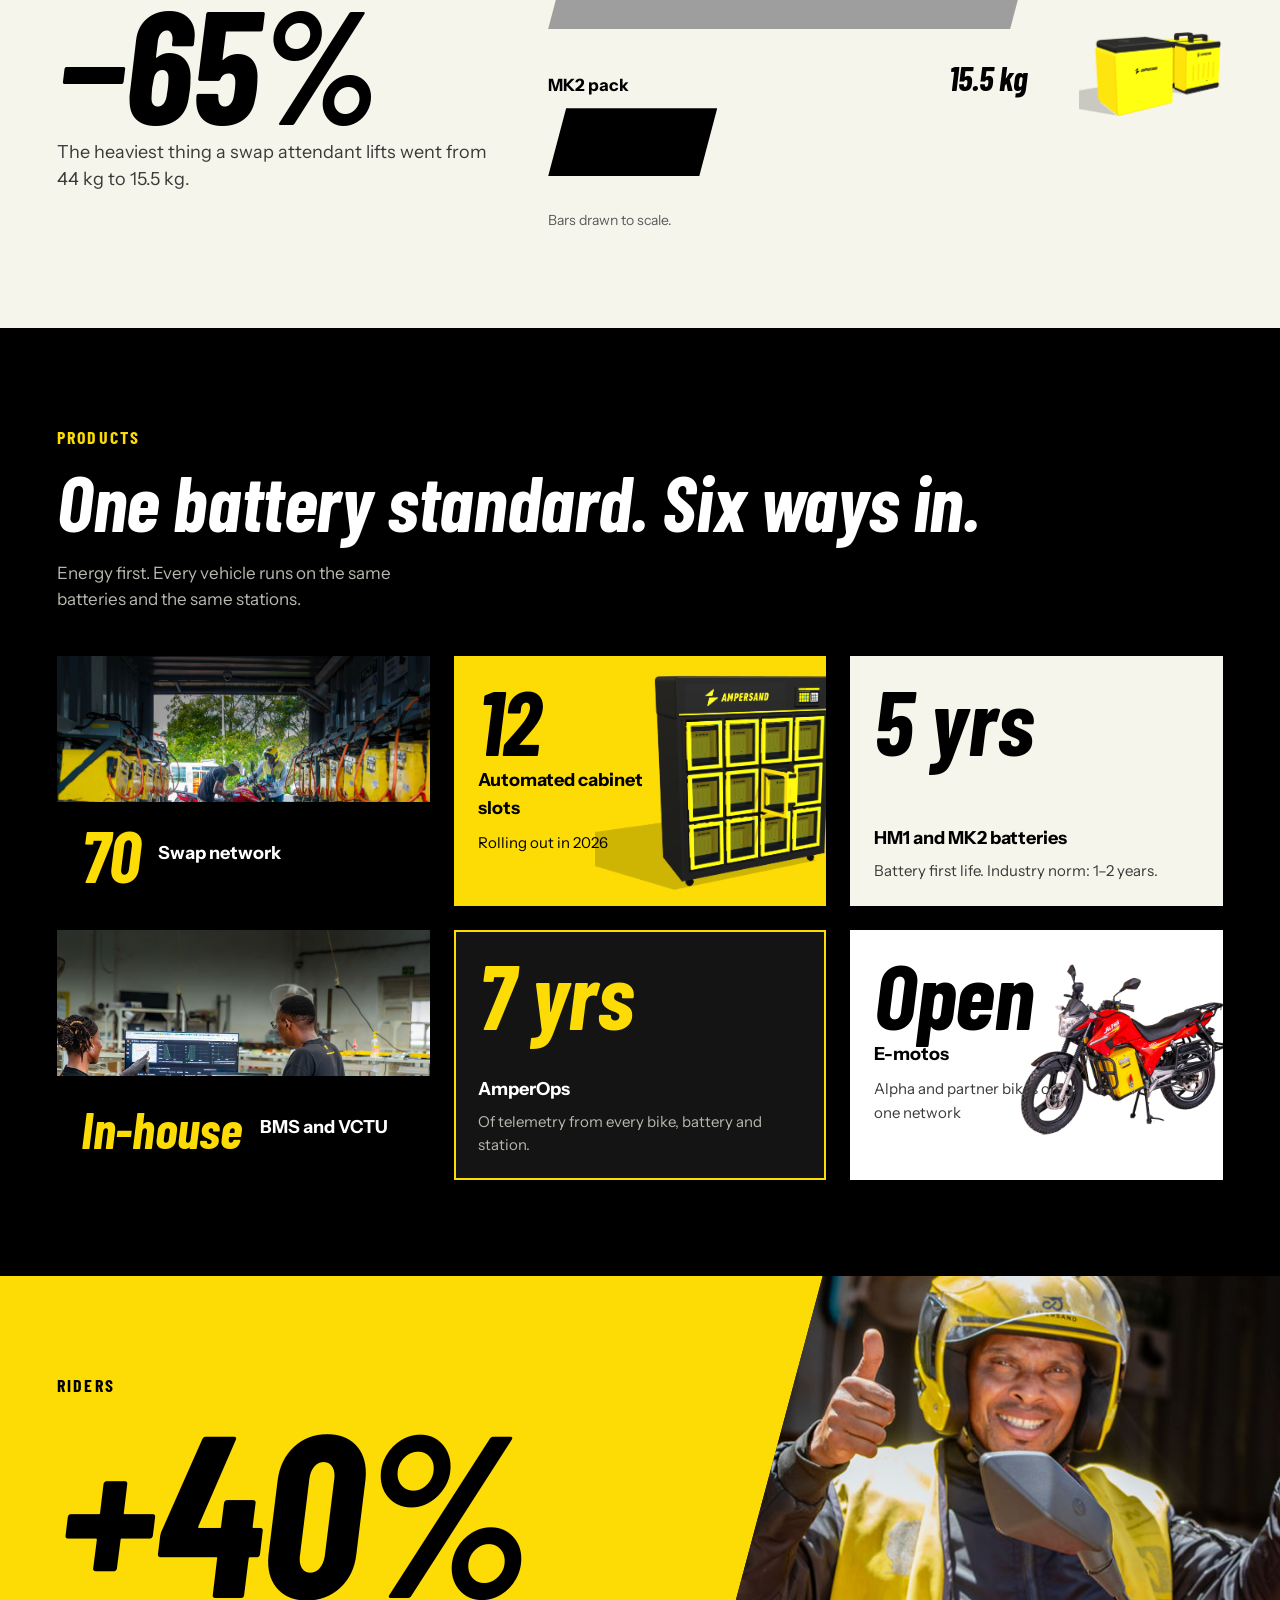
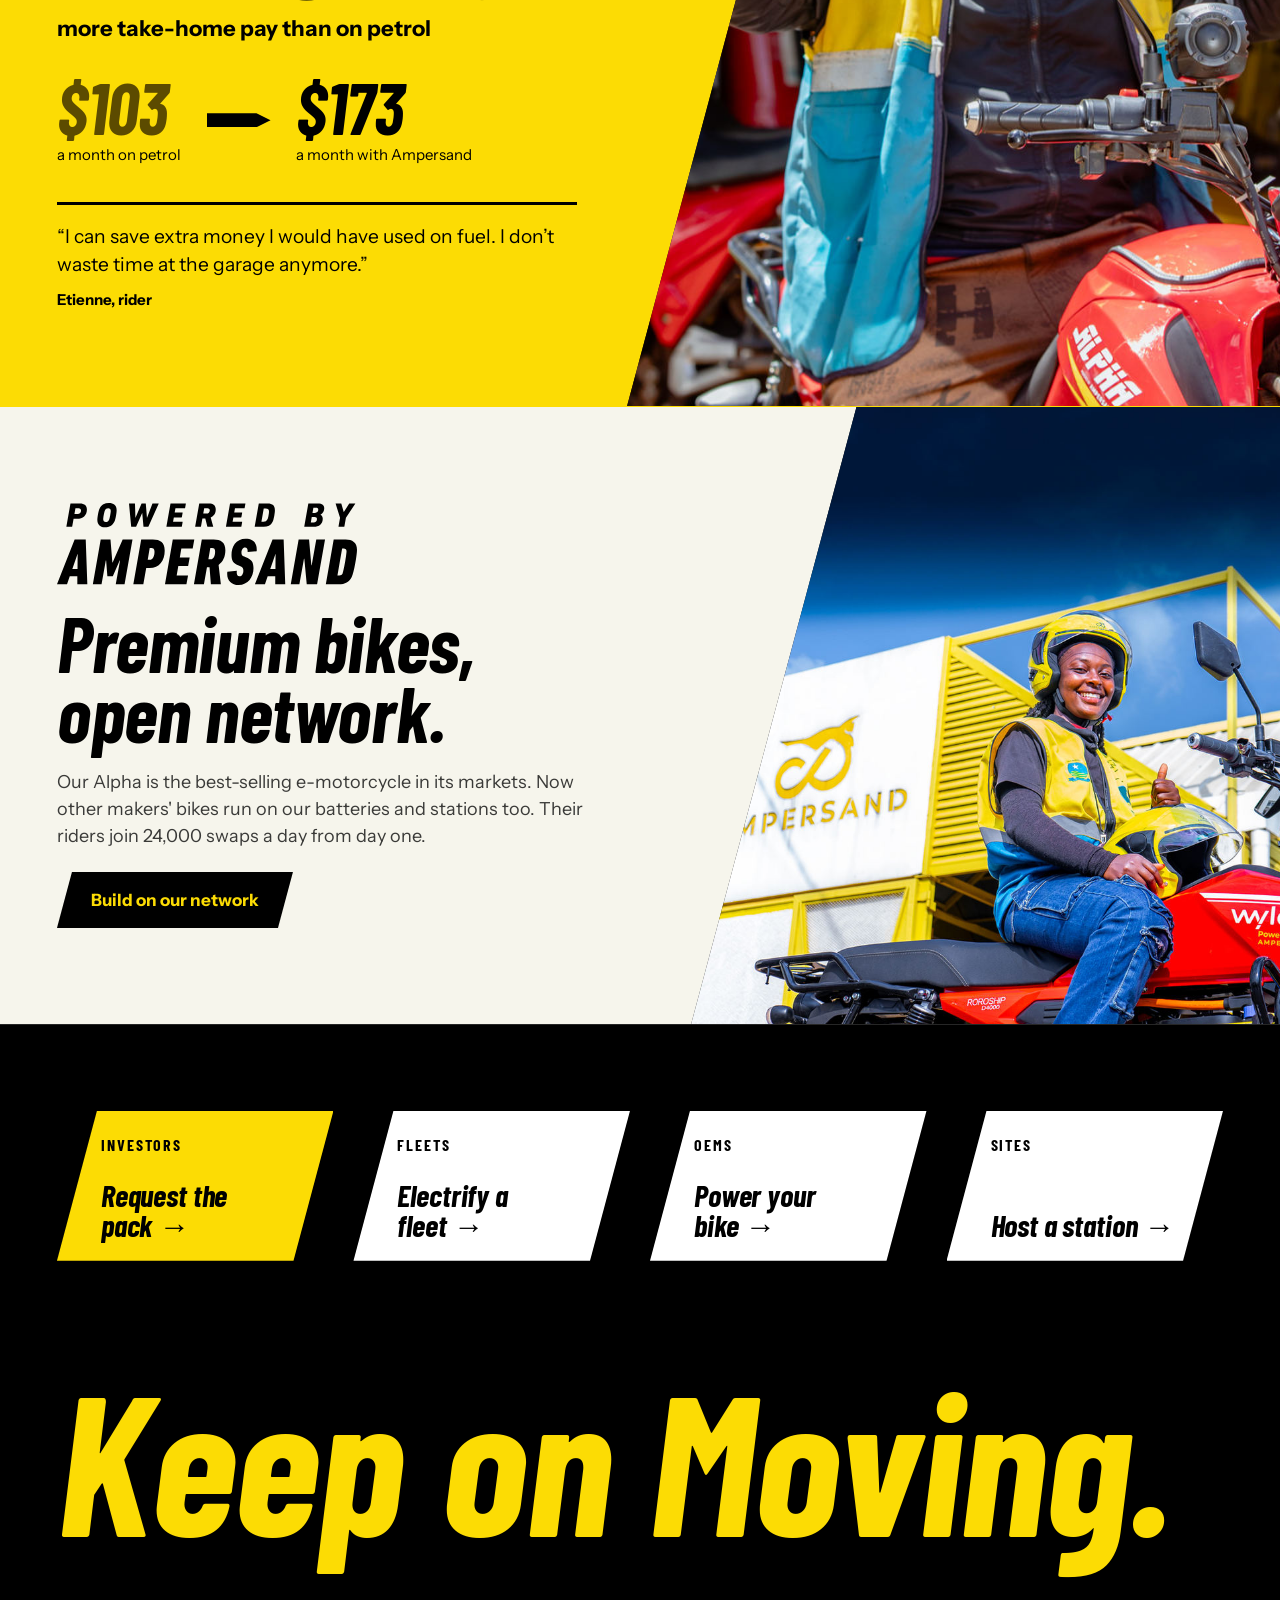
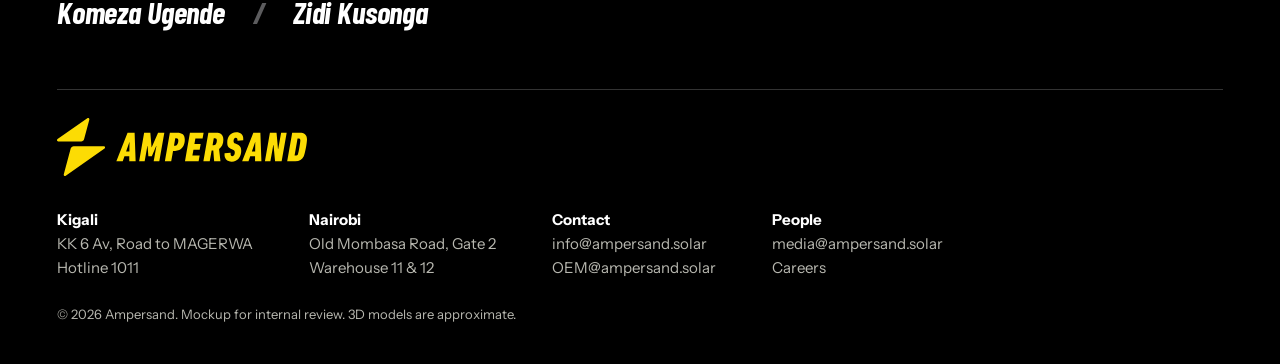
==== commit 68fca313: "Apply the station-signage design to the Proof site Port the approved Design canvas into all six Proo" ====
--- a/proof/index.html
+++ b/proof/index.html
@@ -6,161 +6,141 @@
 <title>Ampersand · Proof</title>
 <link rel="preconnect" href="https://fonts.googleapis.com">
 <link rel="preconnect" href="https://fonts.gstatic.com" crossorigin>
-<link rel="stylesheet" href="https://fonts.googleapis.com/css2?family=Barlow+Condensed:wght@700&family=Instrument+Sans:wght@400;700&display=swap">
+<link rel="stylesheet" href="https://fonts.googleapis.com/css2?family=Barlow+Condensed:ital,wght@0,700;1,700&family=Instrument+Sans:wght@400;700&display=swap">
 <link rel="stylesheet" href="assets/proof.css">
-<style>
-.hero{position:relative;color:var(--paper);background:var(--ink)}
-.hero img{width:100%;height:clamp(440px,52vw,640px);object-fit:cover;opacity:.72}
-.hero .over{position:absolute;inset:auto 0 0 0;padding-block:clamp(28px,5vw,64px);background:linear-gradient(0deg,rgba(0,0,0,.85) 15%,rgba(0,0,0,0))}
-.hero p{font-size:clamp(18px,1.6vw,21px);margin-top:16px;color:#EDEDE6}
-.hero .btn{border-color:var(--paper);color:var(--paper)}
-.hero .btn-y{border-color:var(--surge);color:var(--ink)}
-@media (max-width:700px){.hero img{height:260px}.hero .over{position:relative;background:var(--ink)}}
-.income{display:grid;grid-template-columns:repeat(2,minmax(0,1fr));gap:0;border-top:2px solid var(--ink);max-width:560px}
-.income div{padding:18px 18px 18px 0;border-bottom:1px solid var(--rule)}
-.income div + div{padding-left:18px;border-left:1px solid var(--rule)}
-</style>
 </head>
 <body data-page="home">
 <div id="site-header"></div>
 
 <main>
-  <div class="hero">
-    <img src="../assets/img/riders-kigali-hills.jpg" alt="Two Ampersand riders above the hills of Kigali">
-    <div class="over"><div class="wrap">
-      <div class="label" style="color:var(--surge)">East Africa's battery swap network</div>
-      <h1 style="margin-top:12px;max-width:16ch">Powering the movement of people and cities.</h1>
-      <p>We build the batteries, the swap network and the software behind more than 10,000 electric motorcycles in Rwanda and Kenya.</p>
-      <div class="btn-row" style="margin-top:24px"><a class="btn btn-y" href="investors.html">See the numbers</a><a class="btn" href="network.html">Explore the network</a></div>
+  <section class="hero">
+    <div class="wrap"><div class="copy">
+      <div class="kicker">East Africa's battery swap network</div>
+      <h1 class="d">Powering the <span class="hl">movement</span> of people and cities.</h1>
+      <p class="lede">We build the batteries, the swap network and the software behind more than 10,000 electric motorcycles in Rwanda and Kenya.</p>
+      <div class="btns"><a class="btn" href="investors.html">See the numbers</a><a class="btn w" href="network.html">Explore the network</a></div>
     </div></div>
-  </div>
+    <div class="pblade" style="--bl:44%;--fp:40% 50%"><img src="../assets/img/riders-kigali-hills.jpg" alt="Two Ampersand riders above the hills of Kigali"></div>
+    <div class="hstat"><div class="d">24,000</div><div>battery swaps, every day</div></div>
+  </section>
 
-  <div class="band five" style="margin-top:0">
-    <div class="wrap">
-      <div class="cell"><div class="num">10,000+</div><div class="k">Bikes on the road</div></div>
-      <div class="cell"><div class="num">24,000</div><div class="k">Battery swaps a day</div></div>
-      <div class="cell"><div class="num">6<small>min</small></div><div class="k">Arrival to departure</div></div>
-      <div class="cell"><div class="num">96<small>%</small></div><div class="k">Batteries out fully charged</div></div>
-      <div class="cell"><div class="num">+40<small>%</small></div><div class="k">Rider take-home pay</div></div>
-    </div>
-  </div>
+  <div class="band"><div class="wrap">
+    <div class="cell"><div class="n d">10,000+</div><div class="k">bikes on the road</div></div>
+    <div class="slash" aria-hidden="true"></div>
+    <div class="cell"><div class="n d">6<span class="u"> min</span></div><div class="k">arrival to departure</div></div>
+    <div class="slash" aria-hidden="true"></div>
+    <div class="cell"><div class="n d">96%</div><div class="k">of batteries out fully charged</div></div>
+    <div class="slash" aria-hidden="true"></div>
+    <div class="cell"><div class="n d">+40%</div><div class="k">rider take-home pay</div></div>
+  </div></div>
 
-  <section class="bg-paper">
-    <div class="wrap">
-      <div class="sec-head"><div><div class="label muted">The system</div><h2 style="margin-top:12px">Four numbers explain the system.</h2></div><p class="muted">Energy flows in this order: stored, swapped, monitored, used.</p></div>
-      <div class="parts">
-        <div class="part">
-          <div><div class="num">5<small>years</small></div><div class="src" style="margin-top:8px">First life of our battery. The industry norm is 1–2 years.</div></div>
-          <div class="txt"><div class="label">1 · Store</div><h3>A battery designed for this job.</h3><p class="muted">Our own cell selection, pack design and BMS give full control of charge speed and battery health.</p><a class="more" href="batteries.html">Batteries →</a></div>
-          <img src="../assets/img/assembly.jpg" alt="Technicians assemble e-motos and batteries in Kigali">
+  <section class="sec s-chalk">
+    <div class="wrap six">
+      <div class="giant d" aria-hidden="true">6<span class="gu">min</span></div>
+      <div class="stack">
+        <div class="kicker">The swap network</div>
+        <h2 class="d">Six minutes, then back to work.</h2>
+        <p class="lede muted">Riders do not wait for a charge. They swap an empty battery for a full one and leave six minutes after they arrive. For a rider, time not waiting is income.</p>
+        <div>
+          <div class="visit" role="img" aria-label="A visit takes 6 minutes: 4 minutes to arrive, queue and hand over, then 2 minutes to swap">
+            <div class="q">Arrive, queue, hand over</div><div class="s">Swap · 2 min</div>
+          </div>
+          <div class="axis" aria-hidden="true"><span>0</span><span>1</span><span>2</span><span>3</span><span>4</span><span>5</span><span>6 min</span></div>
         </div>
-        <div class="part">
-          <div><div class="num">2<small>min</small></div><div class="src" style="margin-top:8px">To swap a battery</div></div>
-          <div class="txt"><div class="label">2 · Swap</div><h3>No charging wait.</h3><p class="muted">Riders are back on the road six minutes after they arrive. For a rider, time not waiting is income.</p><a class="more" href="network.html">Network →</a></div>
-          <img src="../assets/img/station-swap.jpg" alt="A station attendant hands over a charged battery">
+        <div class="stats">
+          <div><div class="d">70</div><div>stations in Rwanda and Kenya</div></div>
+          <div><div class="d">96%</div><div>of batteries leave fully charged</div></div>
+          <div><div class="d">80%</div><div>brand preference among riders</div></div>
         </div>
-        <div class="part">
-          <div><div class="num">7<small>years</small></div><div class="src" style="margin-top:8px">Of telemetry from every bike, battery and station</div></div>
-          <div class="txt"><div class="label">3 · Monitor</div><h3>Data runs the network.</h3><p class="muted">We use it to place stations, tune charging for each battery and keep packs healthy.</p><a class="more" href="technology.html">Technology →</a></div>
-          <img src="../assets/img/ops-centre.jpg" alt="The Ampersand operations centre">
-        </div>
-        <div class="part">
-          <div><div class="num">230<small>kg</small></div><div class="src" style="margin-top:8px">Payload of the Alpha e-moto</div></div>
-          <div class="txt"><div class="label">4 · Ride</div><h3>Premium bikes, open network.</h3><p class="muted">Our Alpha is the best-selling e-motorcycle in its markets. Other makers' bikes now run on our network too.</p><a class="more" href="vehicles.html">Vehicles →</a></div>
-          <img src="../assets/img/rider-motion.jpg" alt="Rider and passenger on an Alpha e-moto">
-        </div>
+        <div><a class="btn k" href="network.html">The network</a></div>
       </div>
     </div>
   </section>
 
-  <section>
+  <section class="sec s-ink prod">
+    <div class="yblade" style="--bl:42%" aria-hidden="true"></div>
     <div class="wrap">
-      <div class="sec-head"><div><div class="label muted">Products</div><h2 style="margin-top:12px">The catalogue.</h2></div><p class="muted">Energy first. Every vehicle runs on the same batteries and stations.</p></div>
-      <div class="cards six">
-        <a class="card" href="network.html"><img src="../assets/img/station-battery-racks.jpg" alt="Charging racks in a station"><div class="num">70</div><h3>Swap network</h3><p class="muted">Stations in Rwanda and Kenya.</p></a>
-        <a class="card" href="network.html#cabinets"><img src="assets/renders/cabinet.jpg" alt="3D model of the 12-slot automated swap cabinet"><div class="num">12</div><h3>Automated cabinets</h3><p class="muted">Self-service slots. Rolling out in 2026.</p></a>
-        <a class="card" href="batteries.html"><img src="assets/renders/mk2.jpg" alt="3D model of two MK2 battery packs"><div class="num">15.5<small>kg</small></div><h3>HM1 and MK2 batteries</h3><p class="muted">MK2 pack, 65% lighter than HM1.</p></a>
-        <a class="card" href="technology.html"><img src="../assets/img/engineering-lab.jpg" alt="Ampersand electronics lab"><div class="num">In-house</div><h3>BMS and VCTU</h3><p class="muted">Our own electronics in every pack.</p></a>
-        <a class="card" href="technology.html#amperops"><img src="../assets/img/amperops-dashboard.jpg" alt="AmperOps dashboard"><div class="num">1</div><h3>AmperOps</h3><p class="muted">Platform for every battery, station and bike.</p></a>
-        <a class="card" href="vehicles.html"><img class="contain" src="../assets/img/alpha-cutout.webp" alt="Red Alpha e-moto"><div class="num">Open</div><h3>E-motos</h3><p class="muted">Alpha, and partner bikes on our network.</p></a>
+      <div class="copy stack">
+        <div class="flag">MK2 battery</div>
+        <div class="d xl">15.5<span class="u hl">kg</span></div>
+        <h2 class="d" style="font-size:clamp(40px,4.2vw,60px)">Two packs per bike. One hand to swap.</h2>
+        <p class="lede muted">An HM1 pack weighs 44 kg. The MK2 pack weighs 15.5 kg, and either pack swaps alone. Our BMS and telematics are built in.</p>
+        <div class="facts">
+          <div><div class="d">5 years</div><div>first life · industry norm 1–2 years</div></div>
+          <div><div class="d">2,500</div><div>cycles, first life</div></div>
+          <div><div class="d">IP67</div><div>sealed pack</div></div>
+          <div><div class="d">1 m</div><div>drop test passed</div></div>
+        </div>
+        <div><a class="btn" href="batteries.html">HM1 and MK2</a></div>
+      </div>
+      <div class="visual">
+        <img src="assets/renders/mk2-t.png" alt="3D model of two MK2 battery packs" width="1067" height="809">
+        <div class="tags"><span class="tag">BMS in-house</span><span class="tag">VCTU in-house</span><span class="tag">Humidity sensing</span><span class="tag">4G · GPS</span></div>
       </div>
     </div>
   </section>
 
-  <section class="bg-paper" id="weight">
+  <section class="sec s-chalk" id="weight">
+    <div class="wrap weight">
+      <div class="stack tight">
+        <div class="kicker">Weight per pack</div>
+        <div class="d xl">−65%</div>
+        <p class="lede muted">The heaviest thing a swap attendant lifts went from 44 kg to 15.5 kg.</p>
+      </div>
+      <div class="wbars" role="img" aria-label="Weight of one pack: HM1 44 kg, MK2 15.5 kg">
+        <div class="wbar hm1"><div class="lbl"><span>HM1 pack</span><span class="d">44 kg</span></div><div class="b"></div></div>
+        <div class="wbar mk2"><div class="lbl"><span>MK2 pack</span><span class="d">15.5 kg</span></div><div class="b"></div></div>
+        <div class="src">Bars drawn to scale.</div>
+      </div>
+      <img src="assets/renders/compare-t.png" alt="3D model of one HM1 pack beside two MK2 packs, to scale" style="width:100%;max-width:420px;justify-self:center">
+    </div>
+  </section>
+
+  <section class="sec s-ink" id="products">
     <div class="wrap">
-      <div class="lead-num">
-        <div>
-          <div class="label muted">MK2 weight reduction</div>
-          <div class="num big" style="margin-top:10px">−65<small>%</small></div>
-          <p class="cap">weight per pack. An HM1 pack weighs 44 kg. An MK2 pack weighs 15.5 kg and is a one-handed lift.</p>
-        </div>
-        <div class="stack">
-          <div class="chart" id="w-pack"><div class="chart-head"><h3>Weight of one pack, kg</h3><div class="legend"><span><i style="background:#9E9E9E"></i>HM1</span><span><i style="background:#000"></i>MK2</span></div></div></div>
-          <div class="facts">
-            <div><div class="num">IP67</div><div class="k">MK2 pack</div></div>
-            <div><div class="num">Humidity</div><div class="k">Sensing inside the pack</div></div>
-            <div><div class="num">In-house</div><div class="k">BMS and VCTU</div></div>
-          </div>
-          <a class="more" href="technology.html" style="font-weight:700">See the technology →</a>
-        </div>
+      <div class="shead">
+        <div><div class="kicker">Products</div><h2 class="d">One battery standard. Six ways in.</h2></div>
+        <p class="muted" style="color:var(--on-ink-2)">Energy first. Every vehicle runs on the same batteries and the same stations.</p>
+      </div>
+      <div class="tiles">
+        <a class="tile" href="network.html"><img class="cover" src="../assets/img/station-battery-racks.jpg" alt=""><span class="bar"><span class="d">70</span><b>Swap network</b></span></a>
+        <a class="tile y" href="network.html#cabinets"><img class="art" src="assets/renders/cabinet-t.png" alt=""><span class="txt top"><span class="d">12</span><b>Automated cabinet slots</b><span class="note">Rolling out in 2026</span></span></a>
+        <a class="tile c" href="batteries.html"><span class="txt"><span class="d">5 yrs</span><span style="display:grid;gap:6px"><b>HM1 and MK2 batteries</b><span class="note">Battery first life. Industry norm: 1–2 years.</span></span></span></a>
+        <a class="tile" href="technology.html"><img class="cover" src="../assets/img/engineering-lab.jpg" alt=""><span class="bar"><span class="d sm">In-house</span><b>BMS and VCTU</b></span></a>
+        <a class="tile o" href="technology.html#amperops"><span class="txt"><span class="d">7 yrs</span><span style="display:grid;gap:6px"><b>AmperOps</b><span class="note">Of telemetry from every bike, battery and station.</span></span></span></a>
+        <a class="tile w" href="vehicles.html"><img class="art bike" src="../assets/img/alpha-cutout.webp" alt=""><span class="txt top"><span class="d">Open</span><b>E-motos</b><span class="note">Alpha and partner bikes on one network</span></span></a>
       </div>
     </div>
   </section>
 
-  <section class="bg-ink">
-    <div class="wrap split center">
-      <div>
-        <img src="../assets/brand/powered-by-white.svg" alt="Powered by Ampersand" style="width:300px">
-        <div class="num" style="font-size:clamp(64px,8vw,120px);color:var(--surge);margin-top:28px">24,000</div>
-        <p class="muted">swaps a day that a partner's bike can join from day one.</p>
+  <section class="sec s-yellow">
+    <div class="wrap"><div class="copy-l stack tight">
+      <div class="kicker">Riders</div>
+      <div class="d xl" style="font-size:clamp(120px,18vw,260px)">+40%</div>
+      <div style="font-size:22px;font-weight:700">more take-home pay than on petrol</div>
+      <div class="pay" style="margin-top:14px">
+        <div><span class="d old">$103</span><span>a month on petrol</span></div>
+        <div class="arrow" aria-hidden="true"></div>
+        <div><span class="d">$173</span><span>a month with Ampersand</span></div>
       </div>
-      <div class="stack">
-        <h2>Premium bikes, open network.</h2>
-        <p class="muted">Vehicle makers build on the MK2 battery and sell to riders who already swap with us. Bike volume grows through partner capital. The energy runs on Ampersand.</p>
-        <div class="btn-row"><a class="btn btn-y" href="vehicles.html#oem">Powered by Ampersand</a></div>
-      </div>
-    </div>
+      <blockquote class="q" style="margin-top:22px">“I can save extra money I would have used on fuel. I don’t waste time at the garage anymore.”<cite>Etienne, rider</cite></blockquote>
+    </div></div>
+    <div class="pblade" style="--bl:49%;--fp:35% 40%"><img src="../assets/img/rider-thumbs-up.jpg" alt="Smiling Ampersand rider giving a thumbs up at a station"></div>
   </section>
 
-  <section id="work" class="bg-paper">
-    <div class="wrap">
-      <div class="label muted">Work with us</div>
-      <h2 style="margin-top:12px;margin-bottom:36px">Choose your path.</h2>
-      <div class="paths">
-        <a href="investors.html"><span class="label muted">Investors</span><h3>Invest in the network</h3><p class="muted">Request the investor pack.</p></a>
-        <a href="vehicles.html#fleets"><span class="label muted">Fleets</span><h3>Electrify a fleet</h3><p class="muted">Vehicles, energy and AmperOps in one contract.</p></a>
-        <a href="vehicles.html#oem"><span class="label muted">OEMs</span><h3>Power your vehicle</h3><p class="muted">Build on the MK2 battery and our network.</p></a>
-        <a href="network.html#host"><span class="label muted">Sites and franchises</span><h3>Host or run a station</h3><p class="muted">Partner with us on a site or a franchise.</p></a>
-      </div>
-    </div>
-  </section>
-
-  <section>
-    <div class="wrap">
-      <div class="lead-num" style="margin-bottom:40px">
-        <div><div class="label muted">Riders</div><div class="num big" style="margin-top:10px">+40<small>%</small></div><p class="cap">take-home pay for an Ampersand rider, compared with petrol.</p></div>
-        <div class="stack">
-          <h2>Riders refuse to go back to petrol.</h2>
-          <div class="income">
-            <div><div class="label muted">Petrol rider</div><div class="num" style="font-size:52px;margin-top:6px">$103</div><p class="muted">Take-home pay per month</p></div>
-            <div><div class="label muted">Ampersand rider</div><div class="num" style="font-size:52px;margin-top:6px">$173</div><p class="muted">Take-home pay per month</p></div>
-          </div>
-          <p class="muted">The biggest saving is energy, then maintenance, then less time lost waiting for repairs.</p>
-        </div>
-      </div>
-      <div class="voices">
-        <div class="voice"><img src="../assets/img/rider-alpha.jpg" alt="Rider on an Alpha e-moto"><blockquote>“Maintenance costs are lower as we don’t need chain and oil which cost a lot. Now I benefit more from my income and I am able to start saving.”</blockquote><div class="src">Gitwaza, rider</div></div>
-        <div class="voice"><img src="../assets/img/rider-community.jpg" alt="Rider greeting people in a neighbourhood"><blockquote>“Apart from their innovation they care about our personal life. They helped us during the lock-down and are flexible in terms of contracts.”</blockquote><div class="src">Rukundo, rider</div></div>
-        <div class="voice"><img src="../assets/img/rider-thumbs-up.jpg" alt="Rider giving a thumbs up at a station"><blockquote>“I can save extra money I would have used on fuel. I don’t waste time at the garage anymore.”</blockquote><div class="src">Etienne, rider</div></div>
-      </div>
-    </div>
+  <section class="sec s-chalk">
+    <div class="wrap"><div class="copy-l narrow stack">
+      <img src="../assets/brand/powered-by-black.svg" alt="Powered by Ampersand" style="width:300px">
+      <h2 class="d">Premium bikes, open network.</h2>
+      <p class="lede muted">Our Alpha is the best-selling e-motorcycle in its markets. Now other makers' bikes run on our batteries and stations too. Their riders join 24,000 swaps a day from day one.</p>
+      <div><a class="btn k" href="vehicles.html#oem">Build on our network</a></div>
+    </div></div>
+    <div class="pblade" style="--bl:54%;--fp:30% 50%"><img src="../assets/img/wylex-station.jpg" alt="Rider on a Wylex e-moto at an Ampersand station"></div>
   </section>
 </main>
 
 <div id="site-footer"></div>
 <script src="assets/data.js"></script>
 <script src="assets/proof.js"></script>
-<script>ampBars(document.getElementById('w-pack'), [{label:'HM1 pack',value:44,group:'old'},{label:'MK2 pack',value:15.5,group:'one'}], {unit:'kg', aria:'Weight of one pack'});</script>
 </body>
 </html>
--- a/proof/assets/proof.css
+++ b/proof/assets/proof.css
@@ -1,242 +1,366 @@
-/* Direction B · "Proof" site. Layout: editorial report on Chalk White. Every section and every tech page opens with its key number, then the evidence (chart, table, photo). Yellow marks what matters. Light theme by choice. */
+/* Proof site · station-signage design.
+   Solid Surge Yellow, black and Chalk fields. Blades lean forward at 15°, the angle of the brandmark and wordmark.
+   Key numbers are set very large in Barlow Condensed italic. The site is dark-first by design: brand colours only, no theme switch. */
 :root{
-  --chalk:#F6F5EC; --paper:#FFFFFF; --ink:#000000; --ebony:#5C5C5E; --alloy:#9E9E9E; --rule:#DAD8CB;
-  --surge:#FCDC04; --teal:#146653;
-  --rw:#008A6E; --ke:#E4531C; /* chart categorical pair, validated (light surface) */
+  --surge:#FCDC04; --ink:#000000; --coal:#141414; --chalk:#F6F5EC; --white:#FFFFFF; --ebony:#5C5C5E; --alloy:#9E9E9E; --stone:#D9D7CC;
+  --on-ink:#D6D6CF; --on-ink-2:#B8B8B0; --on-chalk:#3A3A38; --rule-d:#333333; --rule-l:#CFCCBE;
   --display:"Barlow Condensed","Arial Narrow",Arial,sans-serif;
   --body:"Instrument Sans",system-ui,-apple-system,"Segoe UI",sans-serif;
-  --gutter:clamp(16px,4vw,64px); --max:1240px;
+  --gutter:clamp(16px,4.45vw,64px); --max:1440px; --pad:clamp(64px,7.5vw,112px);
   color-scheme:light;
 }
 *{box-sizing:border-box}
 [hidden]{display:none!important}
-html{scroll-behavior:smooth}
+html{scroll-behavior:smooth;-webkit-text-size-adjust:100%}
 @media (prefers-reduced-motion:reduce){html{scroll-behavior:auto}*{transition:none!important;animation:none!important}}
-body{margin:0;background:var(--chalk);color:var(--ink);font-family:var(--body);font-size:17px;line-height:1.6}
+body{margin:0;background:var(--ink);color:var(--white);font-family:var(--body);font-size:17px;line-height:1.55;overflow-x:hidden}
 img{max-width:100%;display:block}
 a{color:inherit}
-:focus-visible{outline:3px solid var(--ink);outline-offset:3px}
-.wrap{max-width:var(--max);margin-inline:auto;padding-inline:var(--gutter)}
-h1,h2,h3{font-weight:700;text-wrap:balance;margin:0;letter-spacing:-.015em}
-h1{font-size:clamp(42px,6vw,84px);line-height:1}
-h2{font-size:clamp(32px,4vw,54px);line-height:1.05}
-h3{font-size:clamp(21px,1.9vw,27px);line-height:1.15}
-p{margin:0;max-width:64ch}
-.label{font-family:var(--display);font-weight:700;font-size:17px;letter-spacing:.08em;text-transform:uppercase}
-.mark{background:linear-gradient(transparent 58%,var(--surge) 58%)}
-.muted{color:var(--ebony)}
-.src{font-size:14px;color:var(--ebony)}
-.num{font-family:var(--display);font-weight:700;font-variant-numeric:tabular-nums;line-height:.9;letter-spacing:0}
-.num small{font-size:.45em;margin-left:.08em;color:var(--ebony)}
-.tbc{border-bottom:1px dashed var(--ebony);cursor:help}
-.btn{display:inline-flex;align-items:center;gap:10px;padding:14px 22px;font-weight:700;text-decoration:none;border:2px solid var(--ink);font-size:16px;background:transparent;cursor:pointer;font-family:var(--body);color:var(--ink)}
-.btn-k{background:var(--ink);color:var(--paper)}
-.btn-y{background:var(--surge);border-color:var(--surge);color:var(--ink)}
-.btn-row{display:flex;flex-wrap:wrap;gap:12px}
-.chip{display:inline-block;font-family:var(--display);font-size:15px;letter-spacing:.06em;text-transform:uppercase;padding:4px 10px;background:var(--ink);color:var(--paper)}
-.chip.y{background:var(--surge);color:var(--ink)}
-.chip.g{background:var(--teal);color:var(--paper)}
-section{padding-block:clamp(56px,7vw,104px)}
-.bg-paper{background:var(--paper)}
-.bg-ink{background:var(--ink);color:var(--paper)}
-.bg-ink .muted,.bg-ink .src{color:#C9C9C2}
-.bg-ink .num small{color:#C9C9C2}
-
-/* mock bar + header */
-.mock-bar{background:var(--ink);color:var(--paper);font-size:13px;padding:8px var(--gutter);display:flex;gap:16px;flex-wrap:wrap;justify-content:space-between}
-.mock-bar a{color:var(--surge);font-weight:700}
-header.site{background:var(--chalk);border-bottom:1px solid var(--rule);position:sticky;top:env(safe-area-inset-top,0px);z-index:10}
-.nav{display:flex;align-items:center;justify-content:space-between;gap:24px;padding-block:16px}
-.nav .logo img{width:250px}
-.nav ul{list-style:none;margin:0;padding:0;display:flex;gap:26px;font-size:15px}
-.nav ul a{text-decoration:none}
-.nav ul a:hover,.nav ul a[aria-current="page"]{text-decoration:underline;text-decoration-color:var(--surge);text-decoration-thickness:4px;text-underline-offset:7px}
-@media (max-width:1080px){.nav ul{display:none}}
-@media (max-width:560px){.nav .logo img{width:190px}.nav .btn{display:none}}
-.subnav{display:none;overflow-x:auto;border-top:1px solid var(--rule)}
-.subnav ul{list-style:none;margin:0;padding:10px var(--gutter);display:flex;gap:20px;font-size:15px;white-space:nowrap}
-.subnav a{text-decoration:none}
-.subnav a[aria-current="page"]{font-weight:700;text-decoration:underline;text-decoration-color:var(--surge);text-decoration-thickness:3px;text-underline-offset:5px}
-@media (max-width:1080px){.subnav{display:block}}
-
-/* live rail (simulated feed) */
-.live{background:var(--ink);color:var(--paper)}
-.live .wrap{display:grid;grid-template-columns:auto repeat(4,1fr);gap:0;align-items:stretch}
-.live .tag{display:flex;flex-direction:column;justify-content:center;gap:4px;padding:14px 20px 14px 0;border-right:1px solid #2a2a2a;min-width:0}
-.live .tag b{font-family:var(--display);font-size:17px;letter-spacing:.08em;text-transform:uppercase;display:flex;align-items:center;gap:8px}
-.live .tag span{font-size:12px;color:#B8B8B0}
+:focus-visible{outline:3px solid var(--surge);outline-offset:3px}
+.s-yellow :focus-visible,.s-chalk :focus-visible,.s-white :focus-visible,.band :focus-visible{outline-color:var(--ink)}
+.wrap{max-width:var(--max);margin-inline:auto;padding-inline:var(--gutter);position:relative}
+h1,h2,h3{margin:0;font-weight:700;text-wrap:balance}
+p{margin:0}
+.sr{position:absolute;width:1px;height:1px;overflow:hidden;clip:rect(0 0 0 0);white-space:nowrap}
+
+/* ---- Type ---- */
+.d{font-family:var(--display);font-style:italic;font-weight:700;line-height:.86;letter-spacing:-.005em}
+h1.d{font-size:clamp(60px,8.9vw,128px)}
+h2.d{font-size:clamp(46px,6.1vw,88px);line-height:.9}
+h3.d{font-size:clamp(30px,2.8vw,40px);line-height:.95}
+.xl{font-size:clamp(112px,17.4vw,250px);line-height:.8}
+.lg{font-size:clamp(64px,7.2vw,104px);line-height:.85}
+.md{font-size:clamp(48px,4.45vw,64px);line-height:.9}
+.u{font-size:.34em;letter-spacing:0;margin-left:.06em}
+.kicker{font-family:var(--display);font-weight:700;font-size:clamp(16px,1.4vw,20px);letter-spacing:.12em;text-transform:uppercase}
+.lede{font-size:clamp(18px,1.4vw,20px);line-height:1.5;max-width:36em}
+.src{font-size:14px}
+.hl{color:var(--surge)}
+.nw{white-space:nowrap}
+.stack{display:grid;gap:22px;align-content:start}
+.stack.tight{gap:14px}
+
+/* ---- Fields ---- */
+.sec{position:relative;overflow:hidden;padding-block:var(--pad)}
+.s-ink{background:var(--ink);color:var(--white)}
+.s-ink .muted{color:var(--on-ink)} .s-ink .src{color:var(--on-ink-2)} .s-ink .kicker{color:var(--surge)}
+.s-yellow{background:var(--surge);color:var(--ink)}
+.s-chalk{background:var(--chalk);color:var(--ink)}
+.s-chalk .muted,.s-white .muted{color:var(--on-chalk)} .s-chalk .kicker,.s-white .kicker{color:var(--ebony)} .s-chalk .src,.s-white .src{color:var(--ebony)}
+.s-white{background:var(--white);color:var(--ink)}
+
+/* ---- Leaning shapes ---- */
+.btn{display:inline-flex;align-items:center;justify-content:center;min-height:56px;padding:0 34px;font:700 17px/1.2 var(--body);text-decoration:none;border:0;cursor:pointer;
+  background:var(--surge);color:var(--ink);clip-path:polygon(15px 0,100% 0,calc(100% - 15px) 100%,0 100%);transition:background .15s,color .15s}
+.btn.w{background:var(--white)}
+.btn.k{background:var(--ink);color:var(--surge)}
+.btn:hover{background:var(--white);color:var(--ink)}
+.btn.w:hover{background:var(--surge)}
+.btn.k:hover{background:var(--coal);color:var(--white)}
+.btn:focus-visible{outline:none;box-shadow:inset 0 -6px 0 currentColor;text-decoration:underline;text-decoration-thickness:2px;text-underline-offset:4px}
+.btn.sm{min-height:48px;padding:0 28px;font-size:16px;clip-path:polygon(13px 0,100% 0,calc(100% - 13px) 100%,0 100%)}
+.btns{display:flex;flex-wrap:wrap;gap:16px}
+.tag{display:inline-block;font:700 15px/1 var(--body);padding:10px 20px;background:var(--ink);color:var(--surge);clip-path:polygon(9px 0,100% 0,calc(100% - 9px) 100%,0 100%)}
+.tag.y{background:var(--surge);color:var(--ink)}
+.tags{display:flex;flex-wrap:wrap;gap:10px}
+.flag{justify-self:start;align-self:flex-start;font-family:var(--display);font-weight:700;font-size:18px;letter-spacing:.12em;text-transform:uppercase;background:var(--surge);color:var(--ink);padding:6px 18px;clip-path:polygon(8px 0,100% 0,calc(100% - 8px) 100%,0 100%)}
+.s-yellow .flag,.flag.k{background:var(--ink);color:var(--surge)}
+/* A photo blade: skewed box, image counter-skewed, so the left edge leans at 15° at any height. */
+.pblade{position:absolute;top:0;bottom:0;right:0;left:var(--bl,50%);overflow:hidden;transform:skewX(-15deg);transform-origin:0 100%;background:var(--coal)}
+.pblade img{position:absolute;left:0;bottom:0;width:150%;max-width:none;height:100%;object-fit:cover;object-position:var(--fp,30% 50%);transform:skewX(15deg);transform-origin:0 100%}
+.yblade{position:absolute;top:0;bottom:0;right:0;left:var(--bl,42%);background:var(--surge);transform:skewX(-15deg);transform-origin:0 100%}
+.slash{flex:none;width:8px;height:clamp(96px,11.8vw,170px);background:currentColor;transform:skewX(-15deg)}
+@media (max-width:860px){
+  .pblade{position:relative;left:auto;height:clamp(240px,62vw,360px);margin-left:clamp(40px,12vw,72px)}
+}
+
+/* ---- Mockup bar, header, live strip ---- */
+.mock-bar{background:var(--chalk);color:var(--ink);font-size:13px;padding:7px var(--gutter);display:flex;gap:16px;flex-wrap:wrap;justify-content:space-between}
+.mock-bar a{font-weight:700}
+#site-header{display:contents}
+header.site{background:var(--ink);border-bottom:1px solid #262626;z-index:30}
+@media (min-width:861px){header.site{position:sticky;top:0}}
+.nav{display:flex;align-items:center;justify-content:space-between;gap:24px;min-height:88px}
+.nav .logo{display:block;flex:none}
+.nav .logo img{width:250px;height:auto}
+.nav ul{list-style:none;margin:0;padding:0;display:flex;gap:clamp(20px,2.5vw,36px);font-weight:700;font-size:16px}
+.nav ul a{text-decoration:none;color:var(--white);padding-block:10px}
+.nav ul a:hover,.nav ul a[aria-current="page"]{color:var(--surge)}
+.subnav{display:none;overflow-x:auto;border-top:1px solid #262626;scrollbar-width:none}
+.subnav ul{list-style:none;margin:0;padding:12px var(--gutter);display:flex;gap:22px;font-size:15px;font-weight:700;white-space:nowrap}
+.subnav a{text-decoration:none;color:var(--white)}
+.subnav a[aria-current="page"]{color:var(--surge)}
+@media (max-width:1080px){.nav ul{display:none}.subnav{display:block}}
+@media (max-width:560px){.nav{min-height:72px}.nav .logo img{width:200px}.nav .btn{display:none}}
+.live{background:var(--ink);border-bottom:1px solid #262626}
+.live .wrap{display:grid;grid-template-columns:auto repeat(4,minmax(0,1fr));align-items:stretch}
+.live .lbl{display:flex;flex-direction:column;justify-content:center;gap:2px;padding:12px 24px 12px 0}
+.live .lbl b{font-family:var(--display);font-weight:700;font-size:17px;letter-spacing:.1em;text-transform:uppercase;display:flex;align-items:center;gap:8px}
+.live .lbl span{font-size:12px;color:var(--on-ink-2)}
 .dot{width:9px;height:9px;border-radius:50%;background:var(--surge);box-shadow:0 0 0 0 rgba(252,220,4,.7);animation:pulse 1.8s infinite}
 @keyframes pulse{70%{box-shadow:0 0 0 10px rgba(252,220,4,0)}100%{box-shadow:0 0 0 0 rgba(252,220,4,0)}}
-.live .cell{padding:14px 20px;border-right:1px solid #2a2a2a;min-width:0}
-.live .cell:last-child{border-right:0}
-.live .num{font-size:clamp(28px,2.6vw,38px);color:var(--surge)}
-.live .k{font-size:13px;color:#C9C9C2;margin-top:4px}
+.live .cell{padding:12px 20px;border-left:1px solid #262626;min-width:0}
+.live .n{font-family:var(--display);font-style:italic;font-weight:700;font-size:clamp(26px,2.4vw,34px);line-height:1;color:var(--surge);font-variant-numeric:tabular-nums}
+.live .k{font-size:13px;color:var(--on-ink-2);margin-top:4px}
 .tick{transition:color .6s}
-.tick.bump{color:var(--paper)!important}
-@media (max-width:900px){.live .wrap{grid-template-columns:1fr 1fr}.live .tag{grid-column:1/-1;border-right:0;border-bottom:1px solid #2a2a2a;padding-right:0}.live .cell{padding-left:0;border-right:0;border-bottom:1px solid #2a2a2a}.live .cell:nth-child(odd){padding-left:16px}}
-
-/* page hero (tech pages) */
-.phero{padding-block:clamp(40px,6vw,80px) 0}
-.phero .grid{display:grid;grid-template-columns:1fr 1fr;gap:clamp(24px,4vw,64px);align-items:end}
-.phero .grid > *{min-width:0}
-.phero p.lead{font-size:clamp(18px,1.5vw,20px);margin-top:18px}
-.phero img{aspect-ratio:16/11;object-fit:cover;width:100%}
-@media (max-width:860px){.phero .grid{grid-template-columns:minmax(0,1fr)}}
-
-/* number band: the lead of every page */
-.band{background:var(--paper);border-block:1px solid var(--rule);margin-top:clamp(32px,4vw,56px)}
-.band .wrap{display:grid;grid-template-columns:repeat(4,1fr)}
-.band .cell{padding:28px 20px 28px 0;border-right:1px solid var(--rule);min-width:0}
-.band .cell + .cell{padding-left:20px}
-.band .cell:last-child{border-right:0}
-.band .num{font-size:clamp(40px,4.6vw,66px);white-space:nowrap}
-.band .k{font-size:15px;margin-top:10px}
-.band .s{font-size:12px;color:var(--ebony);margin-top:6px}
-.band.five .wrap{grid-template-columns:repeat(5,1fr)}
-.band.five .num{font-size:clamp(40px,4vw,58px)}
-@media (max-width:900px){.band .wrap,.band.five .wrap{grid-template-columns:minmax(0,1fr) minmax(0,1fr)}.band .cell{border-right:0;border-bottom:1px solid var(--rule);padding-left:0!important}}
-
-/* numbers-first blocks */
-.lead-num{display:grid;grid-template-columns:minmax(0,.9fr) minmax(0,1.1fr);gap:clamp(24px,4vw,72px);align-items:start}
-.lead-num .big{font-size:clamp(72px,10vw,150px)}
-.lead-num .cap{font-size:clamp(18px,1.6vw,21px);margin-top:14px;max-width:34ch}
-@media (max-width:860px){.lead-num{grid-template-columns:minmax(0,1fr)}}
-.facts{display:grid;grid-template-columns:repeat(3,1fr);border-top:2px solid var(--ink)}
-.facts div{padding:18px 16px 18px 0;border-bottom:1px solid var(--rule);min-width:0}
-.facts .num{font-size:40px}
-.facts .k{font-size:14px;color:var(--ebony);margin-top:6px}
-@media (max-width:640px){.facts{grid-template-columns:1fr 1fr}}
-.sec-head{display:flex;justify-content:space-between;gap:24px;align-items:end;flex-wrap:wrap;margin-bottom:36px}
-.sec-head > div{min-width:0}
-
-/* system steps (home) */
-.parts{display:grid;border-top:2px solid var(--ink)}
-.part{display:grid;grid-template-columns:minmax(0,1fr) minmax(0,1fr) minmax(0,1.1fr);gap:clamp(20px,3vw,48px);padding-block:36px;border-bottom:1px solid var(--rule);align-items:start}
-.part .num{font-size:clamp(56px,6vw,88px)}
-.part .txt{display:grid;gap:10px}
-.part img{aspect-ratio:16/10;object-fit:cover;width:100%}
-.part a.more{font-weight:700}
-@media (max-width:860px){.part{grid-template-columns:minmax(0,1fr)}}
-
-/* catalogue cards (home) */
-.cards{display:grid;grid-template-columns:repeat(4,1fr);gap:0;border-top:2px solid var(--ink)}
-.card{padding:22px 20px 26px 0;border-right:1px solid var(--rule);display:grid;gap:10px;align-content:start;text-decoration:none;min-width:0}
-.card + .card{padding-left:20px}
-.card:last-child{border-right:0}
-.card img{aspect-ratio:4/3;object-fit:cover;width:100%;background:var(--chalk)}
-.card img.contain{object-fit:contain;padding:12px}
-.card .num{font-size:52px}
-.card:hover h3{text-decoration:underline;text-decoration-color:var(--surge);text-decoration-thickness:4px;text-underline-offset:6px}
-.cards.six{grid-template-columns:repeat(3,1fr)}
-.cards.six .card:nth-child(3n){border-right:0}
-.cards.six .card:nth-child(3n+1){padding-left:0}
-.cards.six .card:nth-child(-n+3){border-bottom:1px solid var(--rule)}
-@media (max-width:960px){.cards,.cards.six{grid-template-columns:1fr 1fr}.card{border-right:0;border-bottom:1px solid var(--rule);padding-left:0!important}}
-@media (max-width:480px){.cards{grid-template-columns:minmax(0,1fr)}}
-
-/* charts */
-.chart{background:var(--paper);border:1px solid var(--rule);padding:20px;position:relative}
-.chart-head{display:flex;justify-content:space-between;gap:16px;flex-wrap:wrap;align-items:baseline;margin-bottom:10px}
-.chart-head h3{font-size:20px}
-.legend{display:flex;gap:16px;font-size:14px;color:var(--ebony);flex-wrap:wrap}
-.legend i{display:inline-block;width:12px;height:12px;border-radius:3px;margin-right:6px;vertical-align:-1px}
-.chart svg{width:100%;height:auto;display:block;overflow:visible}
-.chart svg text{font-family:var(--body);font-size:13px;fill:var(--ebony)}
-.chart svg text.val{fill:var(--ink);font-weight:700}
-.chart .grid line{stroke:var(--rule);stroke-width:1}
-.tip{position:absolute;pointer-events:none;background:var(--ink);color:var(--paper);font-size:13px;padding:6px 10px;white-space:nowrap;transform:translate(-50%,-110%);z-index:2}
-.tip b{color:var(--surge)}
-.chart .table-toggle{font-size:14px;background:none;border:0;padding:0;text-decoration:underline;cursor:pointer;color:var(--ebony);font-family:var(--body)}
-.chart table{margin-top:12px}
-
-/* tables */
-.tbl-wrap{overflow-x:auto;border-top:2px solid var(--ink)}
-table.spec{width:100%;border-collapse:collapse;font-variant-numeric:tabular-nums;min-width:520px}
-table.spec th,table.spec td{text-align:left;padding:12px 12px 12px 0;border-bottom:1px solid var(--rule);font-size:15px;vertical-align:top}
-table.spec thead th{font-family:var(--display);font-size:20px;letter-spacing:.02em}
-table.spec tbody th{font-weight:400;color:var(--ebony);width:24%}
-table.spec td.hl{background:rgba(252,220,4,.25)}
-table.spec td.r,table.spec th.r{text-align:right}
-table.data{width:100%;border-collapse:collapse;font-variant-numeric:tabular-nums;font-size:15px}
-table.data th,table.data td{text-align:right;padding:10px 0 10px 12px;border-bottom:1px solid var(--rule)}
-table.data th:first-child,table.data td:first-child{text-align:left;padding-left:0}
-table.data thead th{font-family:var(--display);font-size:16px;letter-spacing:.08em;text-transform:uppercase;border-bottom:2px solid var(--ink)}
-table.data tfoot td{font-weight:700;border-bottom:0}
-
-/* two-column generic */
-.split{display:grid;grid-template-columns:minmax(0,1fr) minmax(0,1fr);gap:clamp(24px,4vw,64px);align-items:start}
-.split.center{align-items:center}
-@media (max-width:860px){.split{grid-template-columns:minmax(0,1fr)}}
-.stack{display:grid;gap:18px}
-ul.ticks{list-style:none;padding:0;margin:0;display:grid;grid-template-columns:1fr 1fr;gap:10px 24px}
-ul.ticks li{padding-left:18px;position:relative}
-ul.ticks li::before{content:"";position:absolute;left:0;top:.6em;width:8px;height:8px;background:var(--surge);outline:1px solid var(--ink)}
-@media (max-width:520px){ul.ticks{grid-template-columns:minmax(0,1fr)}}
-.photo{aspect-ratio:16/10;object-fit:cover;width:100%}
-.phones{display:grid;grid-template-columns:repeat(3,1fr);gap:14px}
-.phones img{border:8px solid var(--ink);border-radius:22px;background:var(--ink)}
-
-/* timeline */
-.years{display:grid;grid-template-columns:repeat(7,1fr);border-top:2px solid var(--ink)}
-.years div{padding:16px 12px 16px 0;border-right:1px solid var(--rule);min-width:0}
-.years div + div{padding-left:12px}
-.years div:last-child{border-right:0;background:var(--surge);padding-left:12px}
-.years .num{font-size:34px}
-.years p{font-size:14px;margin-top:6px}
-@media (max-width:960px){.years{grid-template-columns:repeat(4,1fr)}.years div{border-bottom:1px solid var(--rule)}}
-@media (max-width:520px){.years{grid-template-columns:1fr 1fr}}
-
-/* paths */
-.paths{display:grid;grid-template-columns:repeat(4,1fr);border-top:2px solid var(--ink)}
-.paths a{padding:22px 20px 26px 0;border-right:1px solid var(--rule);text-decoration:none;display:grid;gap:8px;min-width:0}
-.paths a + a{padding-left:20px}
-.paths a:last-child{border-right:0}
-.paths a:hover h3{text-decoration:underline;text-decoration-color:var(--surge);text-decoration-thickness:4px;text-underline-offset:6px}
-@media (max-width:860px){.paths{grid-template-columns:1fr 1fr}.paths a{border-right:0;border-bottom:1px solid var(--rule);padding-left:0!important}}
-@media (max-width:480px){.paths{grid-template-columns:minmax(0,1fr)}}
-
-/* form */
-form.req{display:grid;gap:14px;background:var(--paper);border:1px solid var(--rule);padding:24px}
+.tick.bump{color:var(--white)!important}
+@media (max-width:900px){.live .wrap{grid-template-columns:repeat(2,minmax(0,1fr))}.live .lbl{grid-column:1/-1;border-bottom:1px solid #262626}.live .cell{border-left:0;padding-left:0;border-bottom:1px solid #262626}.live .cell:nth-child(odd){padding-left:16px;border-left:1px solid #262626}}
+
+/* ---- Hero ---- */
+.hero{position:relative;overflow:hidden;background:var(--ink);color:var(--white);min-height:clamp(600px,57vw,820px)}
+.hero .wrap{padding-block:clamp(56px,7.2vw,104px) clamp(56px,6vw,96px)}
+.hero .copy{position:relative;z-index:2;max-width:min(720px,54%);display:grid;gap:24px;align-content:start}
+.hero .copy .kicker{color:var(--surge)}
+.hero .lede{color:var(--on-ink);max-width:520px}
+.hstat{position:absolute;z-index:3;right:clamp(16px,4.2vw,60px);bottom:clamp(24px,2.8vw,40px);background:var(--surge);color:var(--ink);
+  height:184px;padding:0 80px;display:flex;flex-direction:column;justify-content:center;clip-path:polygon(49px 0,100% 0,calc(100% - 49px) 100%,0 100%)}
+.hstat .d{font-size:112px;line-height:.85}
+.hstat div + div{font-size:18px;font-weight:700;margin-top:6px}
+.hero.short{min-height:clamp(560px,47vw,680px)}
+@media (max-width:1180px){.hstat{height:140px;padding:0 60px;clip-path:polygon(38px 0,100% 0,calc(100% - 38px) 100%,0 100%)}.hstat .d{font-size:80px}.hstat div + div{font-size:16px}}
+@media (max-width:860px){
+  .hero,.hero.short{min-height:0;padding-bottom:28px}
+  .hero .copy{max-width:none}
+  .hstat{position:relative;right:auto;bottom:auto;margin:-64px var(--gutter) 0 auto;width:max-content;max-width:calc(100% - 2 * var(--gutter));height:120px;padding:0 48px;clip-path:polygon(32px 0,100% 0,calc(100% - 32px) 100%,0 100%)}
+  .hstat .d{font-size:64px}.hstat div + div{font-size:15px}
+}
+
+/* ---- Yellow number band ---- */
+.band{background:var(--surge);color:var(--ink)}
+.band .wrap{display:flex;justify-content:space-between;align-items:center;gap:24px;min-height:clamp(200px,19.5vw,280px);padding-block:40px}
+.band .cell{display:grid;gap:8px;min-width:0}
+.band .n{font-size:clamp(56px,7.2vw,104px)}
+.band .k{font-weight:700;font-size:clamp(15px,1.25vw,18px);max-width:18em}
+@media (max-width:900px){.band .wrap{display:grid;grid-template-columns:repeat(2,minmax(0,1fr));gap:32px 20px}.band .slash{display:none}.band .cell{border-top:3px solid var(--ink);padding-top:14px}}
+
+/* ---- Layout helpers ---- */
+.split{display:grid;grid-template-columns:minmax(0,1fr) minmax(0,1fr);gap:clamp(32px,5vw,80px);align-items:center}
+.split.top{align-items:start}
+.shead{display:flex;justify-content:space-between;align-items:flex-end;gap:24px 40px;flex-wrap:wrap;margin-bottom:clamp(32px,3.4vw,48px)}
+.shead > div{display:grid;gap:14px;min-width:0}
+.shead p{max-width:360px}
+.copy-l{position:relative;z-index:2;max-width:min(700px,50%)}
+.copy-l.narrow{max-width:min(620px,46%)}
+@media (max-width:860px){.split{grid-template-columns:minmax(0,1fr)}.copy-l,.copy-l.narrow{max-width:none}.wrap + .pblade{margin-top:40px}.sec > .pblade:last-child{margin-bottom:calc(-1 * var(--pad))}}
+
+/* ---- Numbers ---- */
+.stats{display:grid;grid-template-columns:repeat(3,minmax(0,1fr));gap:24px;border-top:3px solid currentColor;padding-top:22px}
+.stats.two{grid-template-columns:repeat(2,minmax(0,1fr))}
+.stats > div{display:grid;gap:6px;align-content:start;min-width:0}
+.stats .d{font-size:clamp(44px,4.45vw,64px);line-height:.9}
+.stats div div + div{font-size:16px}
+.s-ink .stats{border-top-color:var(--surge)} .s-ink .stats .d{color:var(--surge)} .s-ink .stats div div + div{color:var(--on-ink)}
+.s-chalk .stats div div + div{color:var(--on-chalk)}
+@media (max-width:560px){.stats{grid-template-columns:repeat(2,minmax(0,1fr))}}
+.facts{display:grid;grid-template-columns:repeat(2,minmax(0,1fr));border-top:2px solid var(--surge)}
+.facts > div{padding:18px 16px 18px 0;border-bottom:1px solid var(--rule-d);min-width:0}
+.facts > div:nth-child(even){padding:18px 0 18px 16px}
+.facts .d{font-size:clamp(40px,3.9vw,56px);line-height:.9;color:var(--surge)}
+.facts div div + div{font-size:15px;color:var(--on-ink);margin-top:6px}
+.giant{font-size:clamp(300px,62vw,900px);line-height:.74;margin:-.12em 0 -.04em -.04em;white-space:nowrap}
+.giant .gu{font-size:.08em;letter-spacing:0;margin-left:.1em}
+
+/* ---- Six-minute visit ---- */
+.six{display:grid;grid-template-columns:minmax(0,40%) minmax(0,1fr);gap:clamp(24px,3vw,48px);align-items:start}
+.visit{display:flex;gap:6px;height:76px}
+.visit div{display:flex;align-items:center;padding-left:30px;font-weight:700;font-size:17px;clip-path:polygon(20px 0,100% 0,calc(100% - 20px) 100%,0 100%);min-width:0}
+.visit .q{flex:4 1 0;background:var(--ink);color:var(--white)}
+.visit .s{flex:2 1 0;background:var(--surge);color:var(--ink);box-shadow:inset 0 0 0 3px var(--ink)}
+.axis{display:flex;justify-content:space-between;font-size:14px;color:var(--ebony);font-variant-numeric:tabular-nums;padding:8px 4px 0}
+@media (max-width:860px){.six{grid-template-columns:minmax(0,1fr)}.giant{font-size:clamp(240px,70vw,420px)}}
+@media (max-width:560px){.visit{height:64px}.visit div{font-size:15px;padding-left:24px}}
+
+/* ---- Product on a yellow blade ---- */
+.prod .wrap{display:grid;grid-template-columns:minmax(0,560px) minmax(0,1fr);gap:clamp(32px,4vw,64px);align-items:center}
+.prod .copy{position:relative;z-index:2}
+.prod .visual{position:relative;z-index:2;min-width:0}
+.prod .visual > img{width:100%;height:auto}
+.prod .tags{margin-top:24px}
+@media (max-width:860px){
+  .prod{padding-bottom:0}
+  .prod .wrap{grid-template-columns:minmax(0,1fr)}
+  .prod .yblade{display:none}
+  .prod .visual{isolation:isolate;padding:28px 0 40px}
+  .prod .visual figcaption{padding-left:56px}
+  .prod .visual::before{content:"";position:absolute;z-index:-1;top:0;bottom:0;left:clamp(8px,4vw,32px);right:-200px;background:var(--surge);transform:skewX(-15deg);transform-origin:0 100%}
+}
+
+/* ---- Weight to scale ---- */
+.weight{display:grid;grid-template-columns:minmax(0,440px) minmax(0,480px) minmax(0,1fr);gap:clamp(32px,4vw,56px);align-items:center}
+.weight .xl{font-size:clamp(104px,12.5vw,180px)}
+.wbars{display:grid;gap:34px}
+.wbar{display:grid;gap:10px}
+.wbar .lbl{display:flex;justify-content:space-between;align-items:baseline;font-weight:700;font-size:17px}
+.wbar .lbl .d{font-size:34px}
+.wbar .b{height:68px;clip-path:polygon(18px 0,100% 0,calc(100% - 18px) 100%,0 100%)}
+.wbar.hm1 .b{width:100%;background:var(--alloy)}
+.wbar.mk2 .b{width:35.23%;background:var(--ink)} /* 15.5 / 44 */
+@media (max-width:1080px){.weight{grid-template-columns:minmax(0,1fr) minmax(0,1fr)}.weight > :last-child{grid-column:1/-1}}
+@media (max-width:700px){.weight{grid-template-columns:minmax(0,1fr)}}
+
+/* ---- Product tiles ---- */
+.tiles{display:grid;grid-template-columns:repeat(3,minmax(0,1fr));gap:24px}
+.tile{position:relative;height:250px;overflow:hidden;text-decoration:none;display:block;background:var(--coal);color:var(--white);transition:transform .2s}
+.tile:hover{transform:translateY(-4px)}
+.tile > img.cover{width:100%;height:100%;object-fit:cover}
+.tile .bar{position:absolute;left:0;right:0;bottom:0;height:104px;background:var(--ink);display:flex;align-items:center;gap:18px;padding:0 24px}
+.tile .bar .d{font-size:72px;line-height:1;color:var(--surge)}
+.tile .bar .d.sm{font-size:52px}
+.tile .bar b{font-size:18px}
+.tile .txt{position:absolute;inset:24px;display:flex;flex-direction:column;justify-content:space-between;gap:8px}
+.tile .txt.top{justify-content:flex-start;right:auto;width:190px}
+.tile .txt .d{font-size:clamp(80px,7.2vw,104px)}
+.tile .txt b{font-size:18px}
+.tile .note{font-size:15px}
+.tile.y{background:var(--surge);color:var(--ink)}
+.tile.c{background:var(--chalk);color:var(--ink)}
+.tile.c .note{color:var(--on-chalk)}
+.tile.o{box-shadow:inset 0 0 0 2px var(--surge)}
+.tile.o .d{color:var(--surge)} .tile.o .note{color:var(--on-ink-2)}
+.tile.w{background:var(--white);color:var(--ink)}
+.tile.w .note{color:var(--on-chalk)}
+.tile .art{position:absolute;right:-10px;top:16px;height:222px;width:auto;max-width:none}
+.tile .art.bike{top:auto;right:-30px;bottom:-10px;width:270px;height:auto}
+@media (max-width:1000px){.tiles{grid-template-columns:repeat(2,minmax(0,1fr))}}
+@media (max-width:620px){.tiles{grid-template-columns:minmax(0,1fr)}}
+
+/* ---- Riders ---- */
+.pay{display:flex;align-items:center;gap:clamp(16px,2vw,28px);flex-wrap:wrap}
+.pay > div{display:grid;gap:4px}
+.pay .d{font-size:clamp(56px,5.6vw,80px);line-height:.9}
+.pay .old{color:#5C4B00}
+.pay span{font-size:15px}
+.arrow{flex:none;width:64px;height:14px;background:var(--ink);clip-path:polygon(0 0,78% 0,100% 50%,78% 100%,0 100%)}
+blockquote.q{margin:0;font-size:clamp(18px,1.5vw,21px);line-height:1.45;max-width:520px;border-top:3px solid currentColor;padding-top:18px}
+blockquote.q cite{display:block;font-style:normal;font-size:15px;font-weight:700;margin-top:10px}
+.voices{display:grid;grid-template-columns:repeat(3,minmax(0,1fr));gap:clamp(20px,3vw,40px)}
+.voices figure{margin:0;display:grid;gap:16px;align-content:start}
+.voices img{aspect-ratio:1/1;object-fit:cover;width:100%;clip-path:polygon(0 0,100% 0,100% 100%,0 100%)}
+@media (max-width:860px){.voices{grid-template-columns:minmax(0,1fr)}}
+
+/* ---- Lists ---- */
+ul.ticks{list-style:none;padding:0;margin:0;display:grid;grid-template-columns:repeat(2,minmax(0,1fr));gap:12px 28px}
+ul.ticks li{position:relative;padding-left:28px}
+ul.ticks li::before{content:"";position:absolute;left:2px;top:.3em;width:12px;height:.95em;background:currentColor;transform:skewX(-15deg)}
+.s-ink ul.ticks li::before{background:var(--surge)}
+@media (max-width:560px){ul.ticks{grid-template-columns:minmax(0,1fr)}}
+ol.steps{list-style:none;margin:0;padding:0;counter-reset:s;border-top:3px solid currentColor}
+ol.steps li{counter-increment:s;display:grid;grid-template-columns:56px minmax(0,1fr);gap:16px;align-items:baseline;padding:16px 0;border-bottom:1px solid var(--rule-l)}
+ol.steps li::before{content:counter(s);font-family:var(--display);font-style:italic;font-weight:700;font-size:48px;line-height:.8}
+.s-ink ol.steps{border-top-color:var(--surge)}
+.s-ink ol.steps li{border-bottom-color:var(--rule-d)}
+.s-ink ol.steps li::before{color:var(--surge)}
+
+/* ---- Tables ---- */
+.spec-wrap{overflow-x:auto;border-top:3px solid currentColor}
+table.spec{width:100%;border-collapse:collapse;min-width:520px;font-variant-numeric:tabular-nums}
+table.spec th,table.spec td{text-align:left;padding:14px 16px 14px 0;border-bottom:1px solid var(--rule-l);font-size:16px;vertical-align:top}
+table.spec thead th{font-family:var(--display);font-style:italic;font-size:34px;line-height:1;padding-block:18px 14px}
+table.spec tbody th{font-weight:400;color:var(--on-chalk);width:26%}
+table.spec td.mark{background:var(--surge);font-weight:700;padding-left:14px}
+.s-ink .spec-wrap{border-top-color:var(--surge)}
+.s-ink table.spec th,.s-ink table.spec td{border-bottom-color:var(--rule-d)}
+.s-ink table.spec tbody th{color:var(--on-ink-2)}
+.s-ink table.spec td.mark{color:var(--ink)}
+@media (max-width:560px){table.spec{min-width:0}table.spec th,table.spec td{font-size:14px;padding-right:10px}table.spec thead th{font-size:26px}}
+
+/* ---- Technology ---- */
+.legend{display:flex;gap:20px;flex-wrap:wrap;font-size:15px;font-weight:700;align-items:center}
+.legend span{display:flex;align-items:center;gap:8px}
+.legend i{width:28px;height:16px;background:var(--surge);box-shadow:inset 0 0 0 2px var(--ink)}
+.legend i.g{background:var(--stone);box-shadow:none}
+.layers{display:grid;gap:12px}
+.layer{--i:0;display:grid;grid-template-columns:260px minmax(0,1fr);align-items:center;gap:24px;min-height:80px;padding:12px 56px;background:var(--surge);color:var(--ink);
+  clip-path:polygon(22px 0,100% 0,calc(100% - 22px) 100%,0 100%);margin-left:calc(var(--i) * 24px);margin-right:calc((5 - var(--i)) * 24px)}
+.layer .d{font-size:44px;line-height:1}
+.layer p{font-size:17px}
+.layer.g{background:var(--stone)}
+@media (max-width:860px){.layer{grid-template-columns:minmax(0,1fr);gap:4px;padding:16px 40px;margin-left:calc(var(--i) * 6px);margin-right:calc((5 - var(--i)) * 6px);clip-path:polygon(14px 0,100% 0,calc(100% - 14px) 100%,0 100%)}.layer .d{font-size:36px}.layer p{font-size:15px}}
+.vctu{display:grid;grid-template-columns:minmax(0,34%) minmax(0,1fr);gap:clamp(32px,4vw,64px);align-items:start}
+.vctu .giant{font-size:clamp(280px,52vw,760px);line-height:.86;color:var(--surge)}
+.vctu .giant + p{font-size:20px;font-weight:700;line-height:1.4;max-width:420px;margin-top:8px}
+.sensors{display:grid;grid-template-columns:repeat(2,minmax(0,1fr));gap:14px}
+.sensor{min-height:108px;background:var(--coal);padding:18px 24px;display:flex;flex-direction:column;justify-content:space-between;gap:10px}
+.sensor .d{font-size:clamp(30px,2.6vw,38px);line-height:1}
+.sensor span:last-child{font-size:15px;color:var(--on-ink-2)}
+.sensor.y{background:var(--surge);color:var(--ink)}
+.sensor.y span:last-child{color:var(--ink)}
+@media (max-width:860px){.vctu{grid-template-columns:minmax(0,1fr)}.vctu .giant{font-size:clamp(240px,64vw,380px)}}
+@media (max-width:480px){.sensors{grid-template-columns:minmax(0,1fr)}}
+.stamps{display:grid;grid-template-columns:repeat(2,minmax(0,1fr));gap:22px 20px}
+.stamp{--r:-2deg;min-height:110px;box-shadow:inset 0 0 0 4px var(--ink);display:flex;flex-direction:column;justify-content:center;padding:14px 22px;transform:rotate(var(--r))}
+.stamp.k{background:var(--ink);color:var(--surge);box-shadow:none}
+.stamp small{font-weight:700;font-size:14px;letter-spacing:.14em;text-transform:uppercase}
+.stamp .d{font-size:clamp(30px,2.6vw,38px);line-height:1}
+@media (max-width:480px){.stamps{grid-template-columns:minmax(0,1fr)}}
+.biglist{border-top:3px solid var(--surge)}
+.biglist > div{display:flex;justify-content:space-between;align-items:baseline;gap:16px;padding:22px 0;border-bottom:1px solid var(--rule-d)}
+.biglist > div:last-child{border-bottom:0}
+.biglist .d{font-size:clamp(56px,5.6vw,80px);line-height:.9;color:var(--surge)}
+.biglist span:last-child{font-size:16px;color:var(--on-ink);text-align:right;max-width:16em}
+
+/* ---- Investors ---- */
+.reasons{display:grid;grid-template-columns:repeat(4,minmax(0,1fr));gap:20px}
+.reason{background:var(--white);padding:26px 26px 30px;display:grid;gap:12px;align-content:start;border-top:6px solid var(--ink)}
+.reason:first-child{background:var(--surge)}
+.reason .d{font-size:clamp(56px,5vw,72px)}
+.reason h3{font-size:19px;line-height:1.25}
+.reason p{font-size:15px;color:var(--on-chalk)}
+.reason:first-child p{color:var(--ink)}
+@media (max-width:1000px){.reasons{grid-template-columns:repeat(2,minmax(0,1fr))}}
+@media (max-width:520px){.reasons{grid-template-columns:minmax(0,1fr)}}
+.years{display:grid;grid-template-columns:repeat(4,minmax(0,1fr));gap:12px}
+.split .years{grid-template-columns:repeat(2,minmax(0,1fr))}
+.years > div{background:var(--coal);padding:20px 22px 24px;border-top:3px solid var(--surge)}
+.years > div:last-child{background:var(--surge);color:var(--ink)}
+.years .d{font-size:clamp(40px,3.6vw,52px)}
+.years p{font-size:15px;margin-top:8px;color:var(--on-ink)}
+.years > div:last-child p{color:var(--ink)}
+@media (max-width:760px){.years{grid-template-columns:repeat(2,minmax(0,1fr))}}
+form.req{display:grid;gap:16px;background:var(--white);color:var(--ink);padding:clamp(20px,2.4vw,32px)}
 form.req label{font-weight:700;font-size:15px;display:grid;gap:6px}
-form.req input,form.req select{font:inherit;padding:10px 12px;border:1px solid var(--ebony);background:var(--paper);color:var(--ink)}
+form.req input,form.req select{font:inherit;font-weight:400;padding:12px 14px;border:2px solid var(--ink);border-radius:0;background:var(--white);color:var(--ink)}
+form.req input:focus-visible,form.req select:focus-visible{outline:3px solid var(--ink);outline-offset:2px;box-shadow:0 0 0 3px var(--surge)}
+form.req .btn{justify-self:start}
 .ok-msg{background:var(--surge);padding:12px 14px;font-weight:700}
 
-/* voices */
-.voices{display:grid;grid-template-columns:repeat(3,1fr);gap:clamp(20px,3vw,40px)}
-.voice{display:grid;gap:14px;align-content:start}
-.voice img{aspect-ratio:1/1;object-fit:cover;width:100%}
-.voice blockquote{margin:0;font-size:18px;line-height:1.45}
-@media (max-width:860px){.voices{grid-template-columns:minmax(0,1fr)}}
-
-/* footer */
-footer.site{background:var(--surge);padding-block:56px 32px;font-size:15px}
-.fgrid{display:grid;grid-template-columns:1.4fr repeat(3,1fr);gap:32px}
-.fgrid > *{min-width:0}
-.fgrid ul{list-style:none;margin:0;padding:0;display:grid;gap:6px}
-.fgrid a{text-decoration:none}
-.big-tag{font-family:var(--display);font-size:clamp(56px,9vw,128px);line-height:.95;margin-top:32px}
-@media (max-width:800px){.fgrid{grid-template-columns:1fr 1fr}}
-
-/* technology stack diagram */
-.stackdia{display:grid;gap:0;border-top:2px solid var(--ink)}
-.layer{display:grid;grid-template-columns:minmax(0,190px) minmax(0,1fr) minmax(0,auto);gap:24px;align-items:center;padding:18px 0;border-bottom:1px solid var(--rule)}
-.layer .lname{font-family:var(--display);font-size:26px;line-height:1}
-.layer .who{justify-self:end}
-.layer.inhouse{background:linear-gradient(90deg,rgba(252,220,4,.28),rgba(252,220,4,0) 70%)}
-.layer.inhouse .lname{padding-left:12px;border-left:6px solid var(--surge)}
-.chip.o{background:transparent;color:var(--ink);border:1px solid var(--ink)}
-@media (max-width:700px){.layer{grid-template-columns:minmax(0,1fr)}.layer .who{justify-self:start}}
-/* weight comparison */
-.wcomp{display:grid;grid-template-columns:repeat(2,minmax(0,1fr));gap:0;border-top:2px solid var(--ink)}
-.wcomp > div{padding:20px 20px 20px 0;border-bottom:1px solid var(--rule);min-width:0}
-.wcomp > div + div{padding-left:20px;border-left:1px solid var(--rule)}
-@media (max-width:640px){.wcomp{grid-template-columns:minmax(0,1fr)}.wcomp > div + div{padding-left:0;border-left:0}}
-/* rate table */
-table.rates td.r{font-family:var(--display);font-size:22px;text-align:right;white-space:nowrap}
-
-/* 3D model viewers */
-.model{position:relative;aspect-ratio:4/3;max-width:100%;background:var(--chalk);overflow:hidden}
-.model img{width:100%;height:100%;object-fit:cover}
+/* ---- Photo tiles (network) ---- */
+.ptile{display:grid;gap:12px;align-content:start;min-width:0}
+.ptile img{aspect-ratio:4/3;object-fit:cover;width:100%}
+.ptile h3{font-size:20px}
+.ptile p{font-size:15px}
+.ptiles{display:grid;grid-template-columns:repeat(4,minmax(0,1fr));gap:24px}
+.ptile.plus{background:var(--ink);color:var(--white);padding:24px;align-content:space-between}
+.ptile.plus .d{font-size:96px;color:var(--surge)}
+@media (max-width:1000px){.ptiles{grid-template-columns:repeat(2,minmax(0,1fr))}}
+@media (max-width:520px){.ptiles{grid-template-columns:minmax(0,1fr)}}
+
+/* ---- Footer ---- */
+footer.site{background:var(--ink);color:var(--white);padding-block:clamp(64px,6.7vw,96px) 40px;border-top:1px solid #262626}
+.paths{display:grid;grid-template-columns:repeat(4,minmax(0,1fr));gap:20px}
+.paths a{min-height:150px;background:var(--white);color:var(--ink);text-decoration:none;display:flex;flex-direction:column;justify-content:space-between;gap:12px;padding:22px 44px;clip-path:polygon(40px 0,100% 0,calc(100% - 40px) 100%,0 100%);transition:background .15s}
+.paths a:first-child{background:var(--surge)}
+.paths a:hover{background:var(--surge)}
+.paths a:first-child:hover{background:var(--white)}
+.paths a:focus-visible{outline:none;box-shadow:inset 0 -8px 0 var(--ink)}
+.paths .kicker{font-size:16px}
+.paths .d{font-size:clamp(28px,2.4vw,36px);line-height:.95}
+.kom{font-size:clamp(72px,15.6vw,236px);line-height:.95;padding-bottom:.14em;color:var(--surge);margin-top:clamp(56px,8vw,120px)}
+.langs{display:flex;gap:12px 28px;flex-wrap:wrap;font-size:clamp(22px,2.4vw,34px);margin-top:18px}
+.langs .sep{color:var(--ebony)}
+.fbase{display:flex;justify-content:space-between;align-items:flex-end;gap:32px;flex-wrap:wrap;border-top:1px solid var(--rule-d);padding-top:28px;margin-top:clamp(40px,5vw,72px)}
+.fbase .logo{width:250px;height:auto}
+.addr{display:flex;gap:24px 56px;flex-wrap:wrap;font-size:15px;line-height:1.6;color:var(--on-ink-2)}
+.addr b{display:block;color:var(--white)}
+.addr a{text-decoration:none}
+.addr a:hover{color:var(--surge)}
+.legal{font-size:13px;color:var(--on-ink-2);margin-top:24px}
+@media (max-width:1000px){.paths{grid-template-columns:repeat(2,minmax(0,1fr))}}
+@media (max-width:560px){.paths{grid-template-columns:minmax(0,1fr)}.paths a{min-height:120px;padding:18px 40px;clip-path:polygon(32px 0,100% 0,calc(100% - 32px) 100%,0 100%)}.fbase .logo{width:200px}}
+
+/* ---- 3D model viewers ---- */
+.model{position:relative;aspect-ratio:4/3;width:100%}
+.model > img{width:100%;height:100%;object-fit:contain}
 .model canvas{position:absolute;inset:0;width:100%!important;height:100%!important;display:block;cursor:grab;touch-action:pan-y}
 .model canvas:active{cursor:grabbing}
-.model .hint{position:absolute;left:12px;bottom:10px;font-size:13px;color:var(--ebony);background:rgba(246,245,236,.85);padding:2px 8px;pointer-events:none}
+.model .hint{position:absolute;z-index:1;left:14px;bottom:10px;font-size:13px;font-weight:700;background:var(--ink);color:var(--white);padding:4px 14px;pointer-events:none;clip-path:polygon(5px 0,100% 0,calc(100% - 5px) 100%,0 100%)}
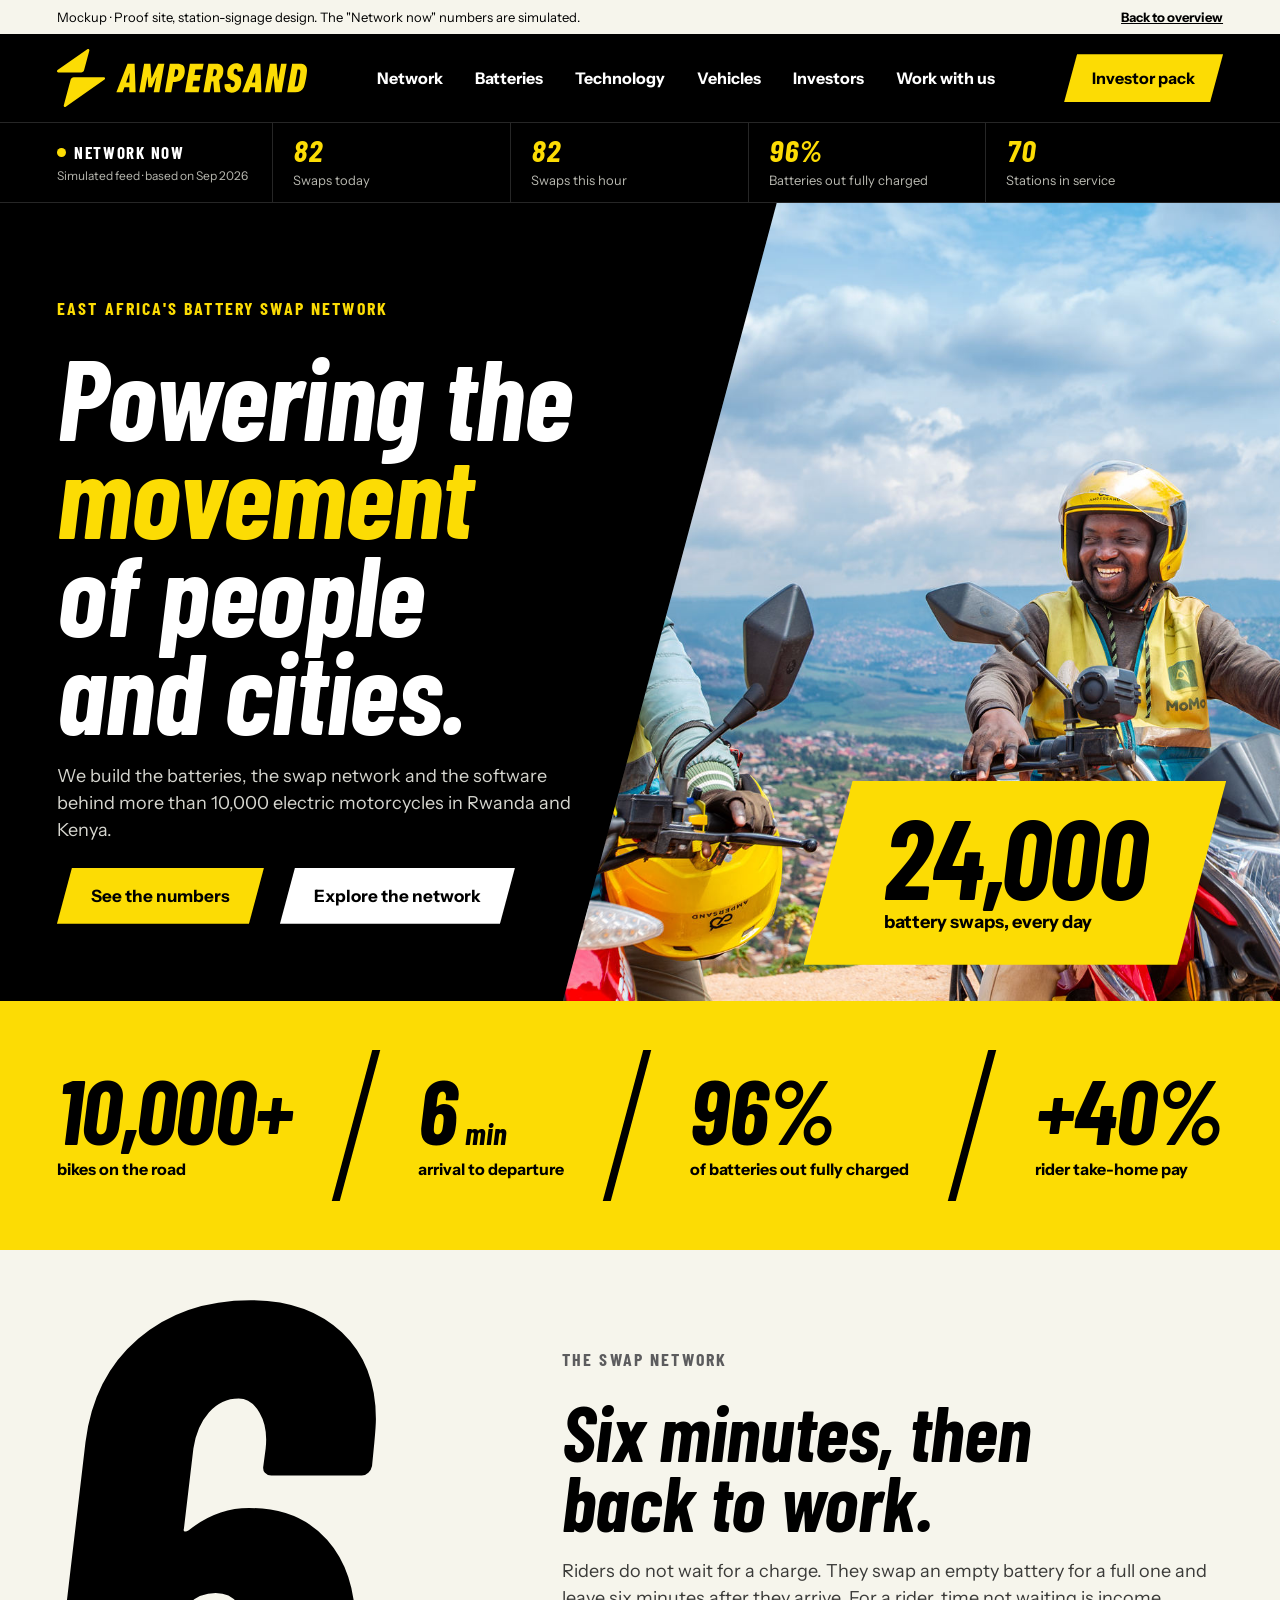
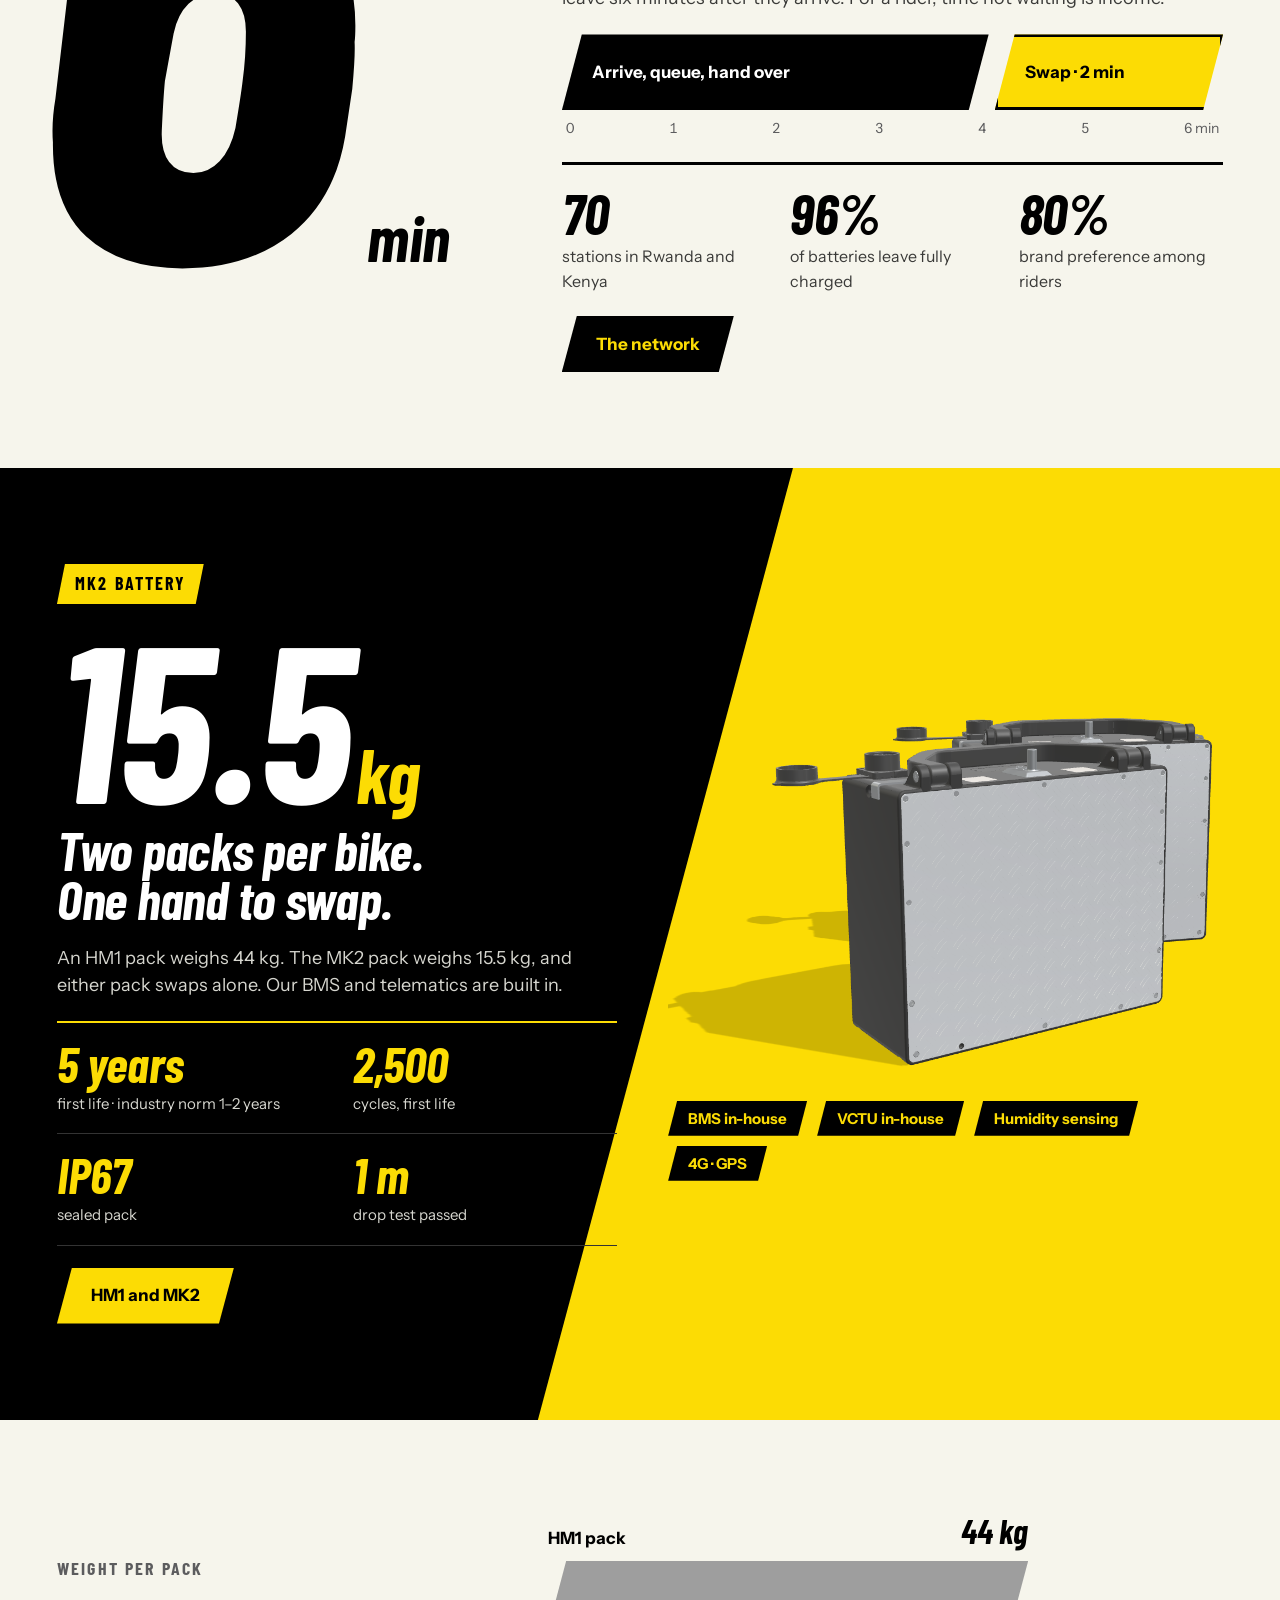
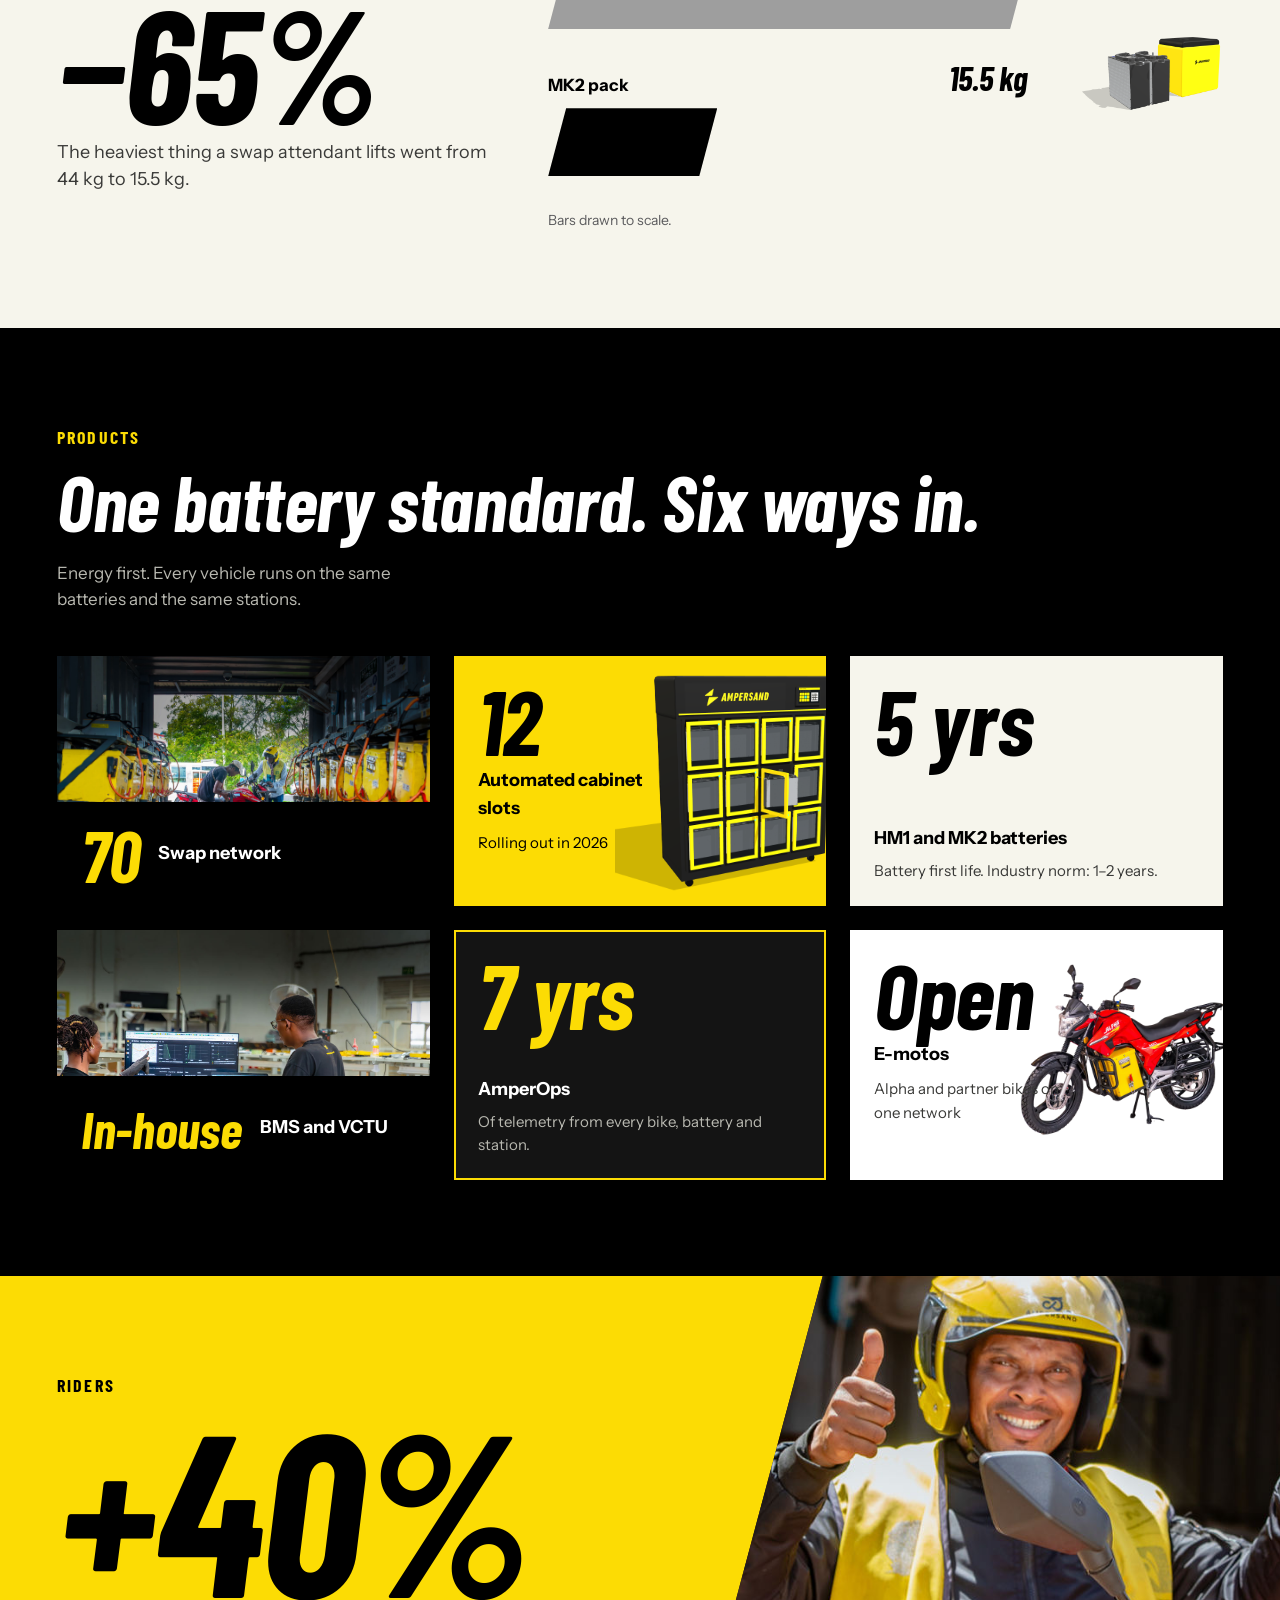
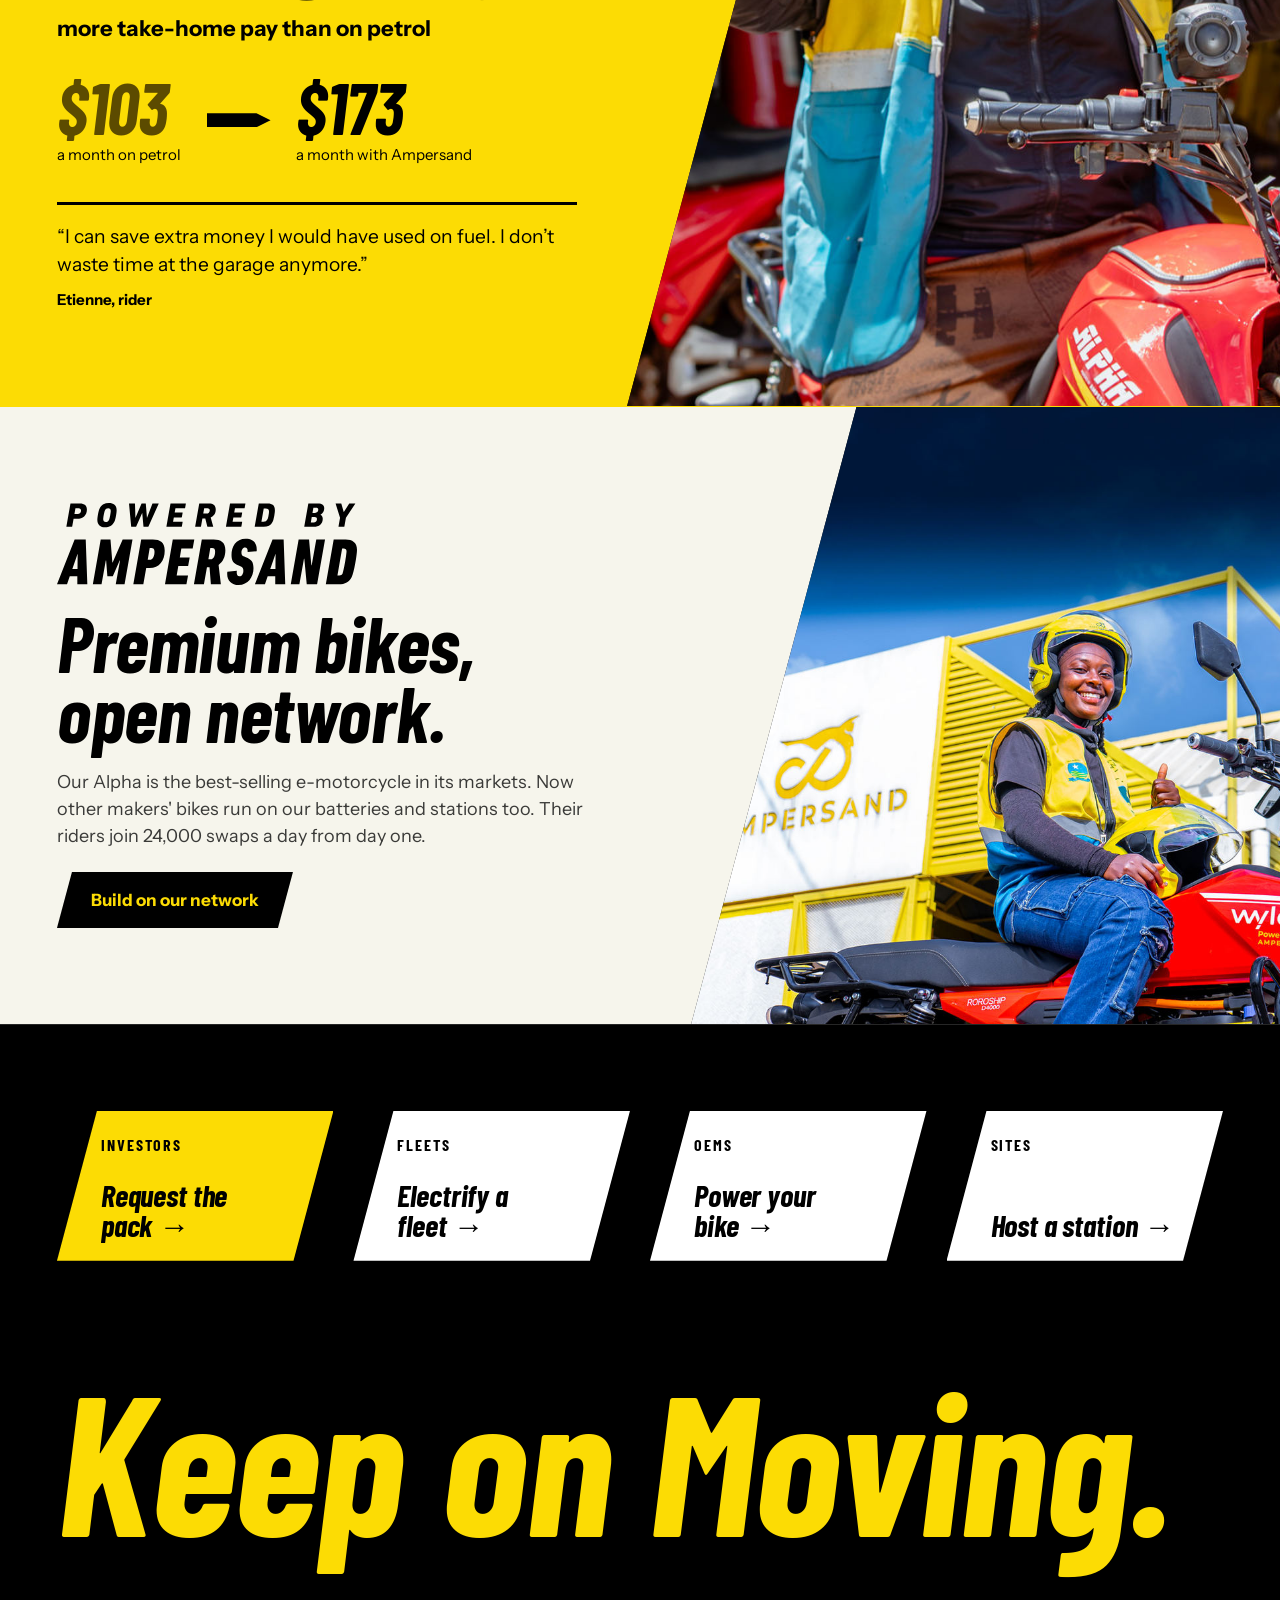
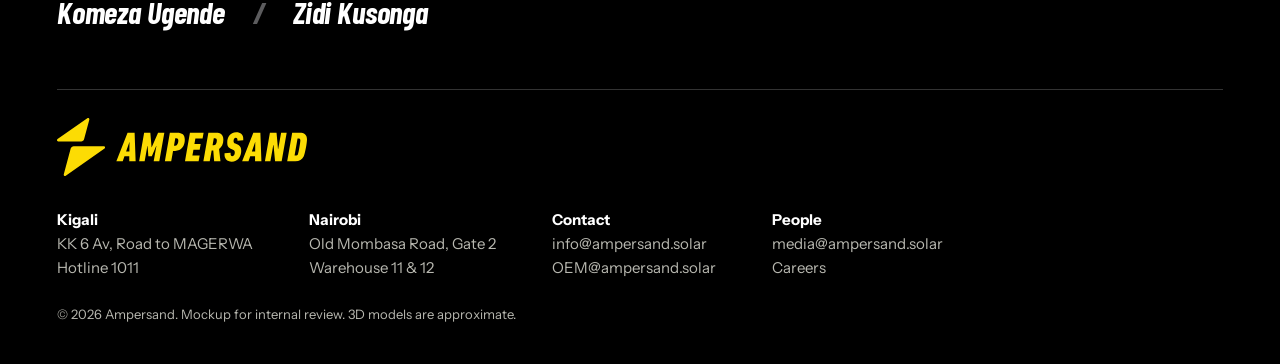
==== commit 11f91e0f: "Use the real MK2 CAD for the 3D models and renders - Convert the MK2 Battery pack v37 STEP export to" ====
--- a/proof/index.html
+++ b/proof/index.html
@@ -74,7 +74,7 @@
         <div><a class="btn" href="batteries.html">HM1 and MK2</a></div>
       </div>
       <div class="visual">
-        <img src="assets/renders/mk2-t.png" alt="3D model of two MK2 battery packs" width="1067" height="809">
+        <img src="assets/renders/mk2-t.png" alt="3D model of two MK2 battery packs" width="1000" height="667">
         <div class="tags"><span class="tag">BMS in-house</span><span class="tag">VCTU in-house</span><span class="tag">Humidity sensing</span><span class="tag">4G · GPS</span></div>
       </div>
     </div>
--- a/proof/assets/proof.css
+++ b/proof/assets/proof.css
@@ -188,6 +188,8 @@
 /* ---- Weight to scale ---- */
 .weight{display:grid;grid-template-columns:minmax(0,440px) minmax(0,480px) minmax(0,1fr);gap:clamp(32px,4vw,56px);align-items:center}
 .weight .xl{font-size:clamp(104px,12.5vw,180px)}
+.weight.wide{grid-template-columns:minmax(0,480px) minmax(0,1fr)}
+@media (max-width:860px){.weight.wide{grid-template-columns:minmax(0,1fr)}}
 .wbars{display:grid;gap:34px}
 .wbar{display:grid;gap:10px}
 .wbar .lbl{display:flex;justify-content:space-between;align-items:baseline;font-weight:700;font-size:17px}
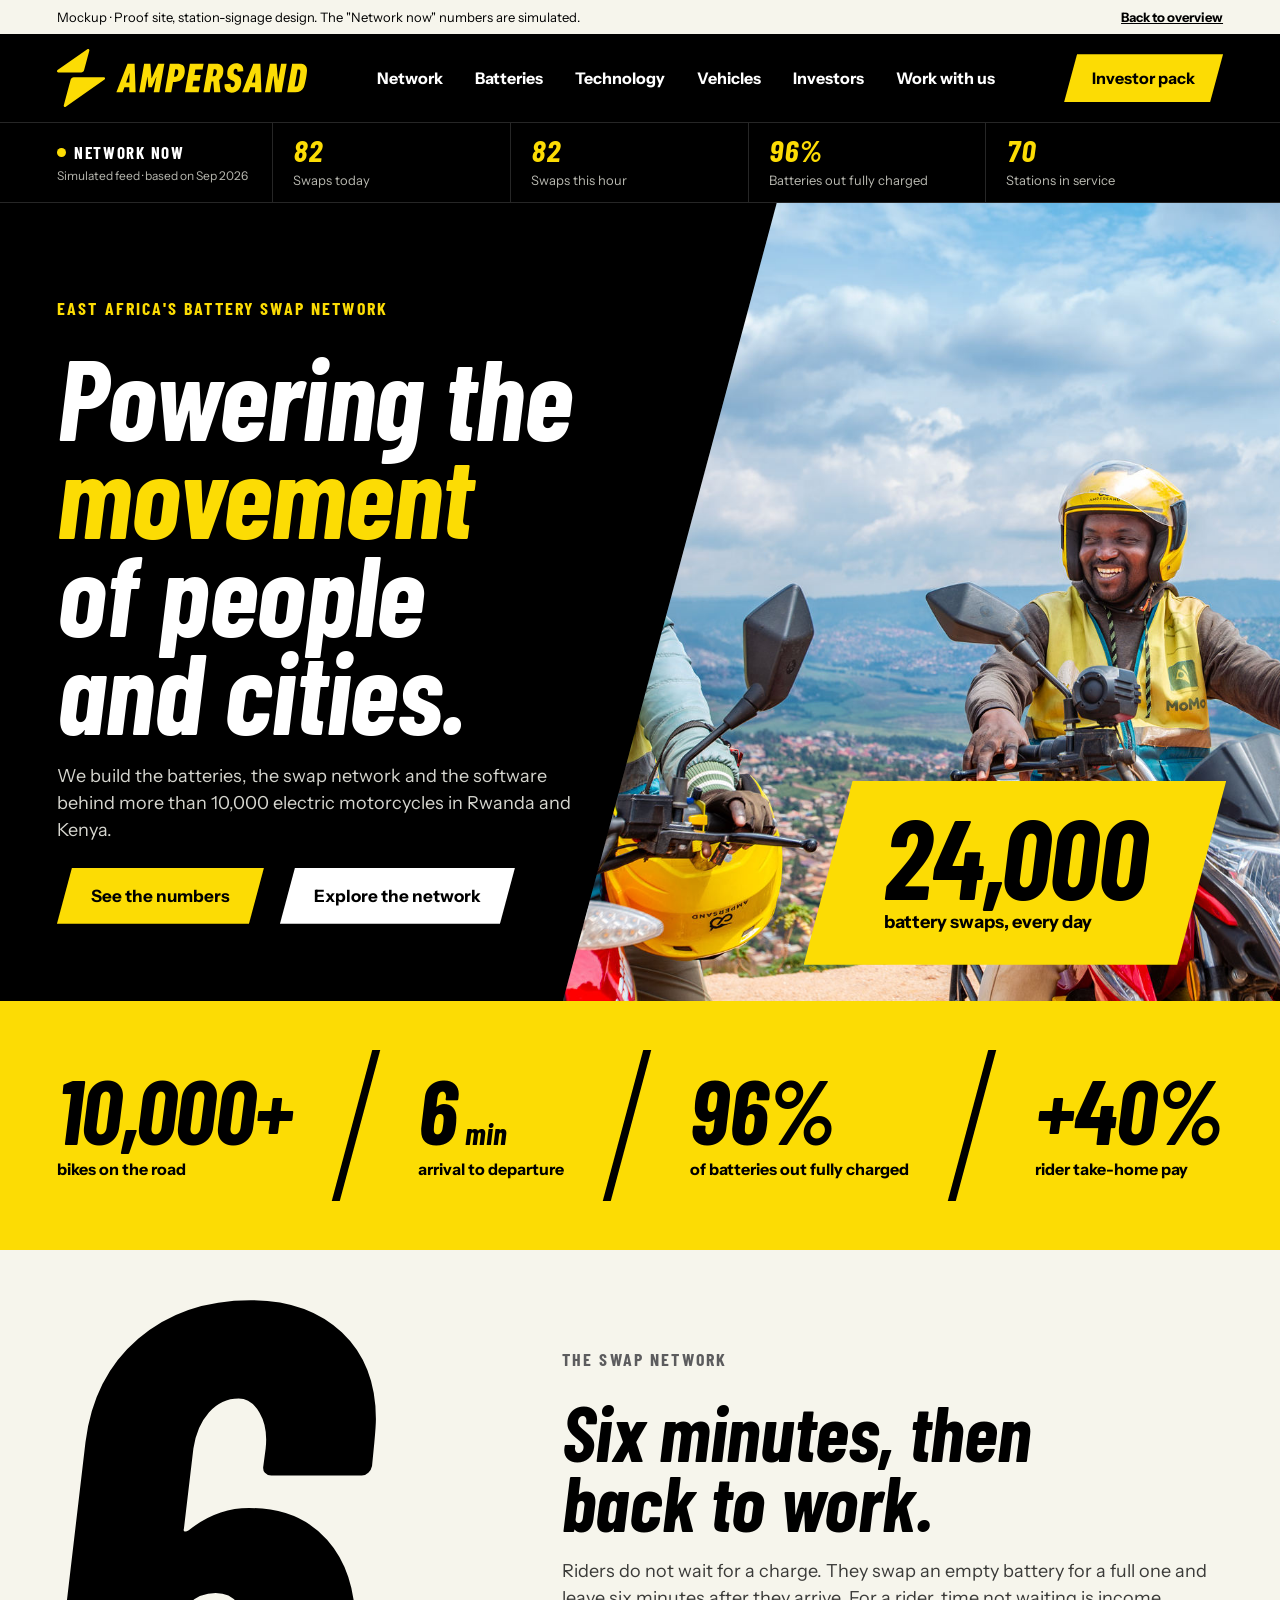
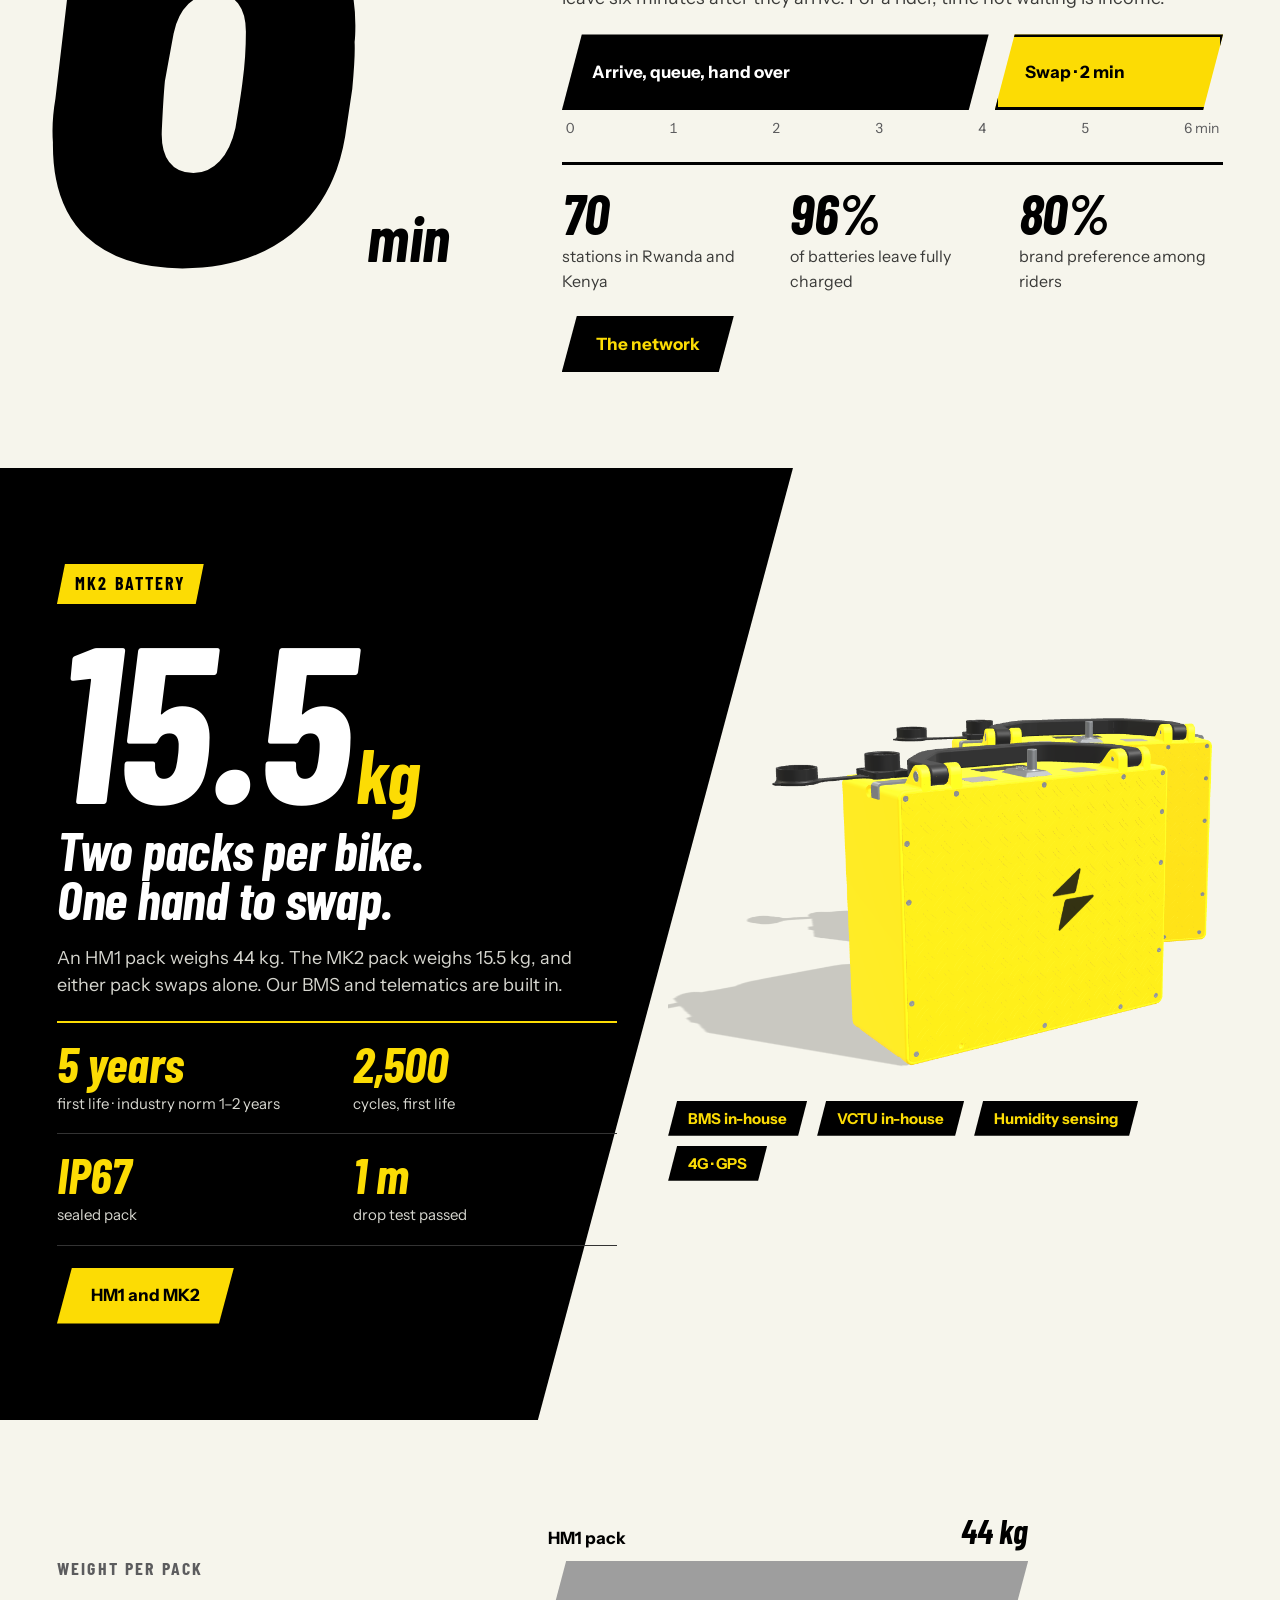
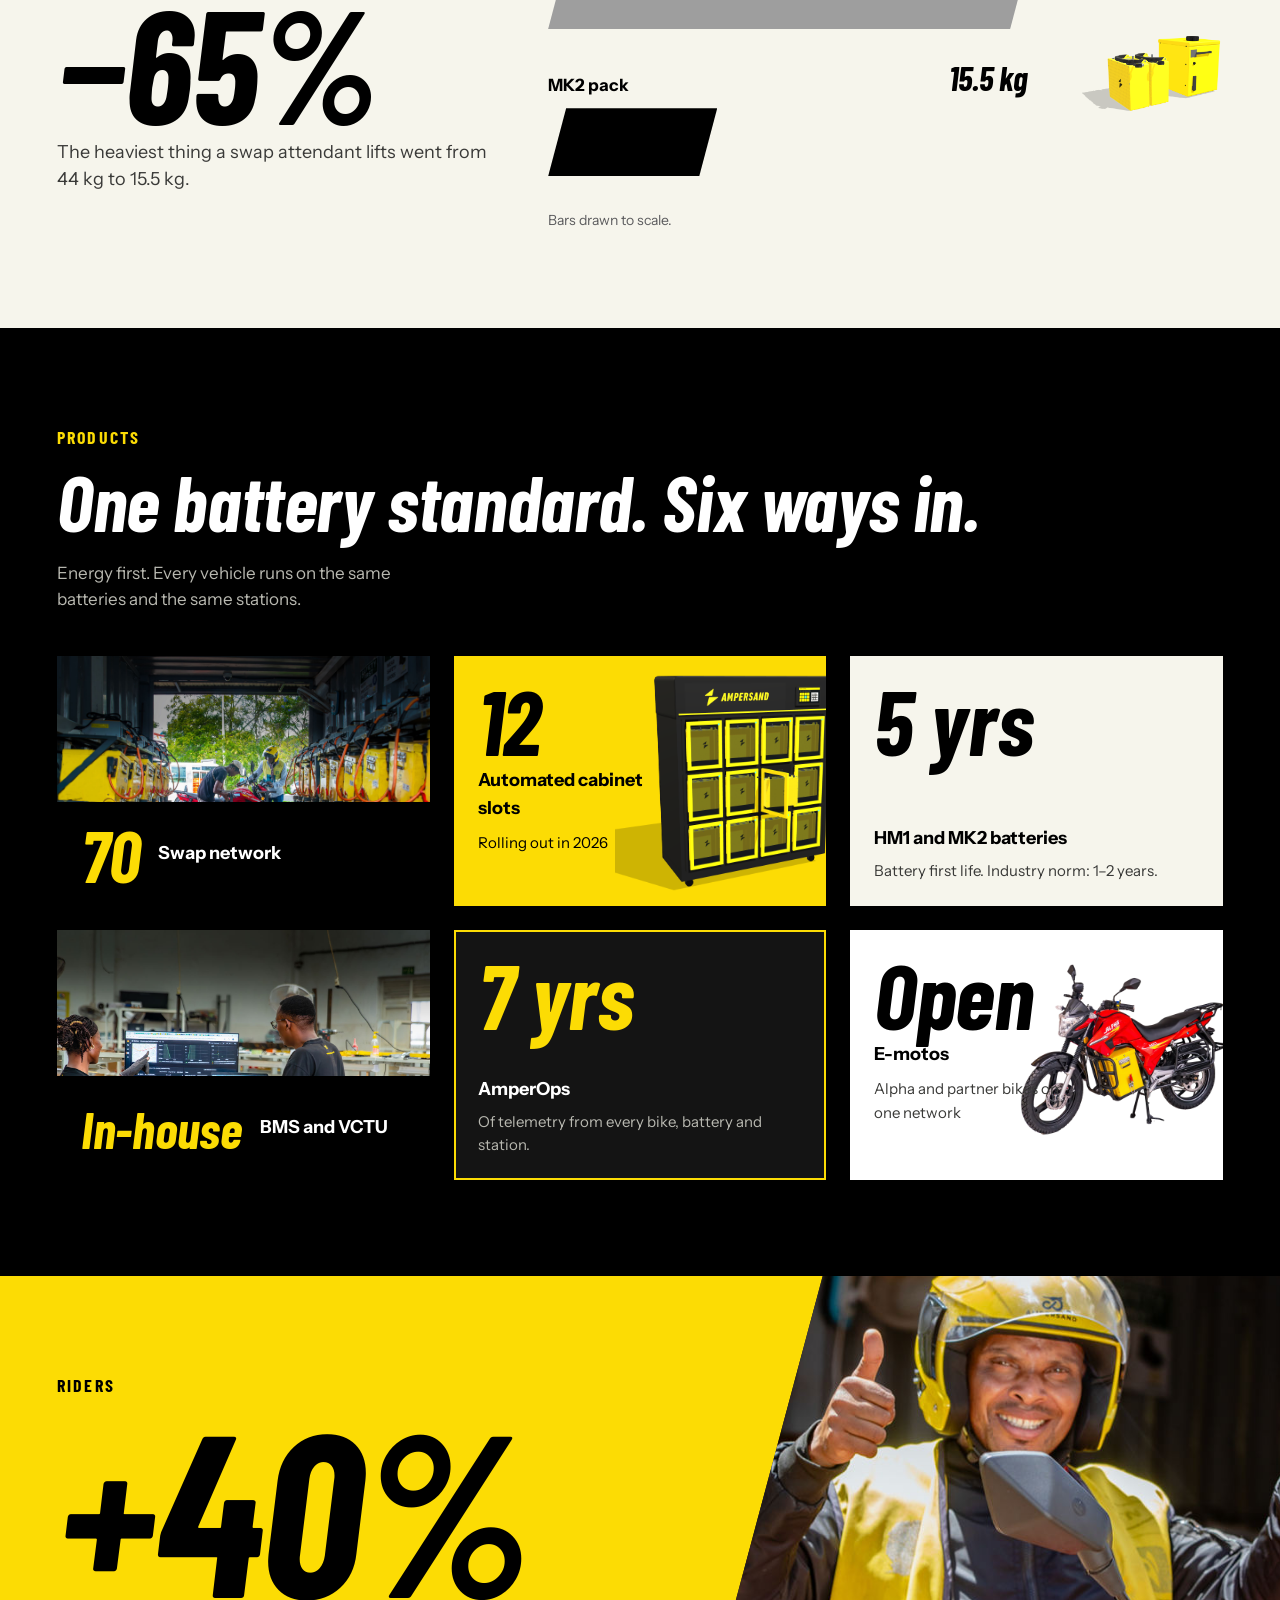
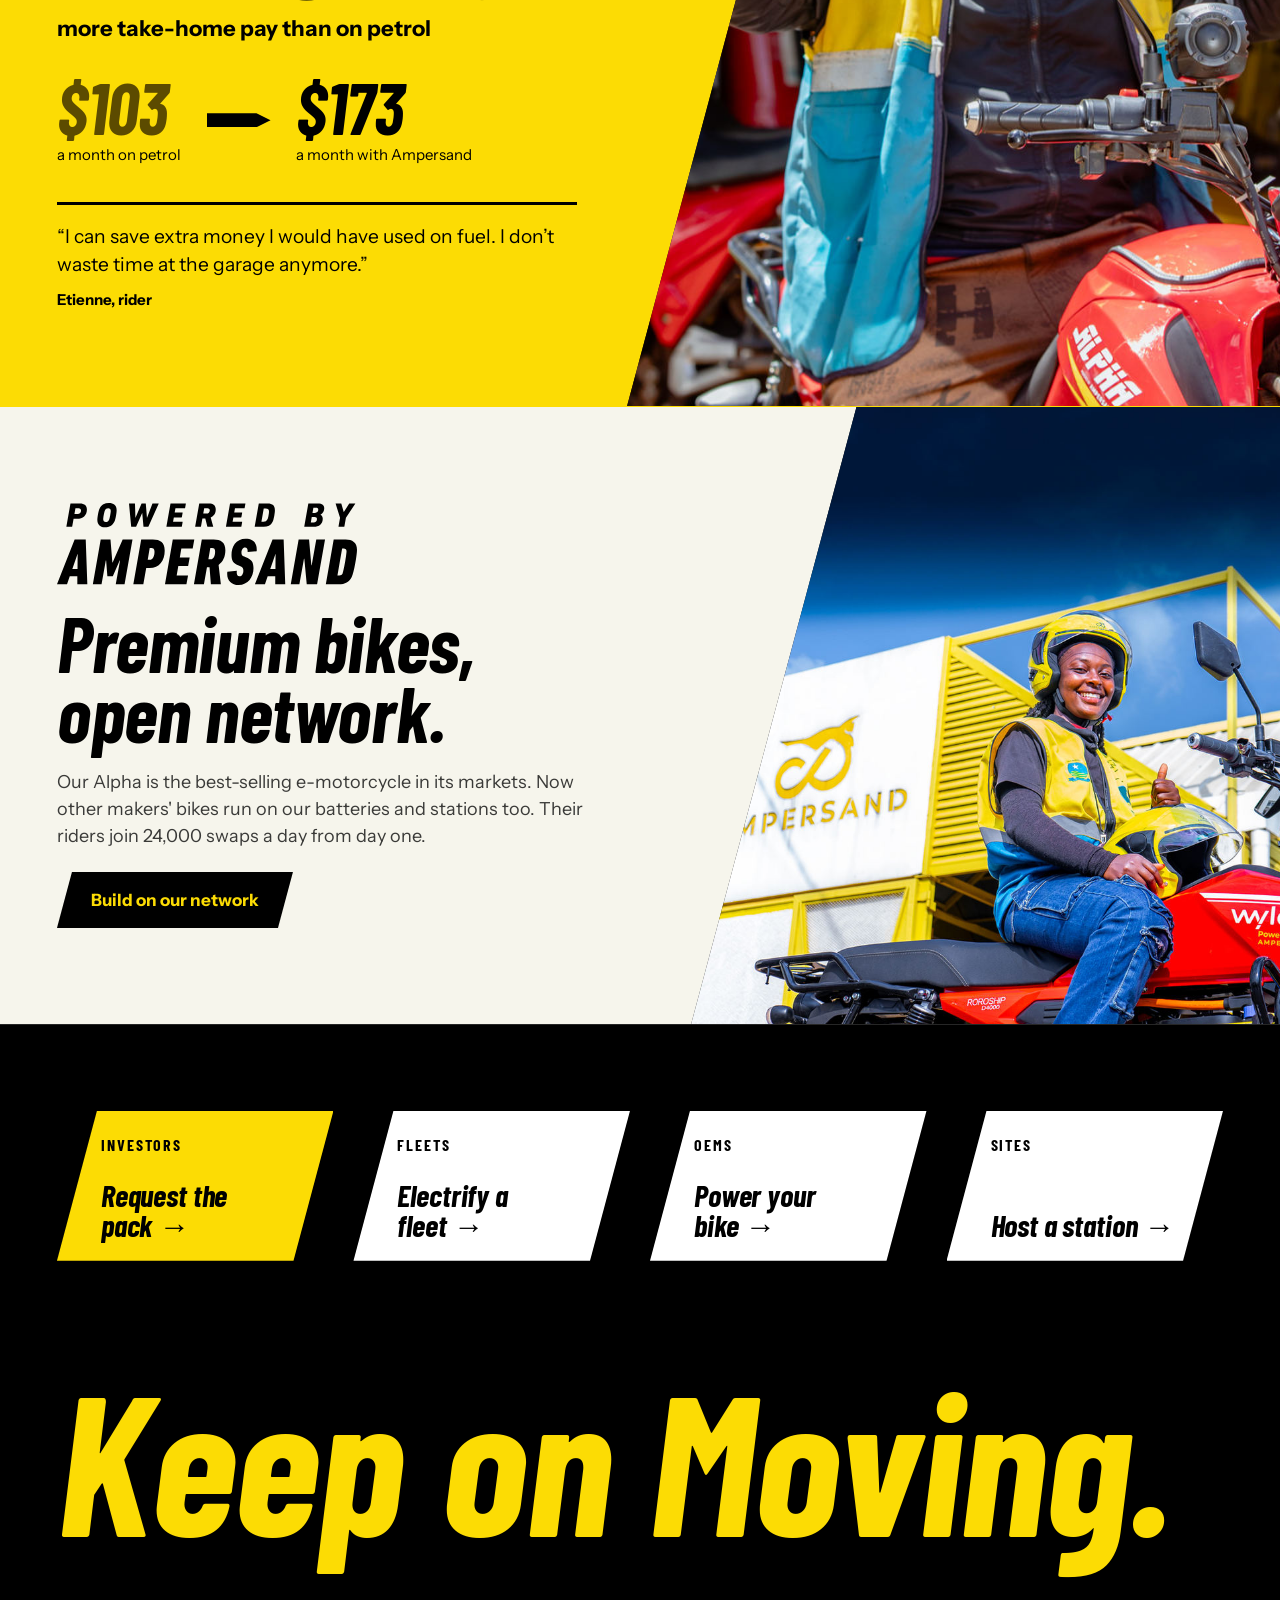
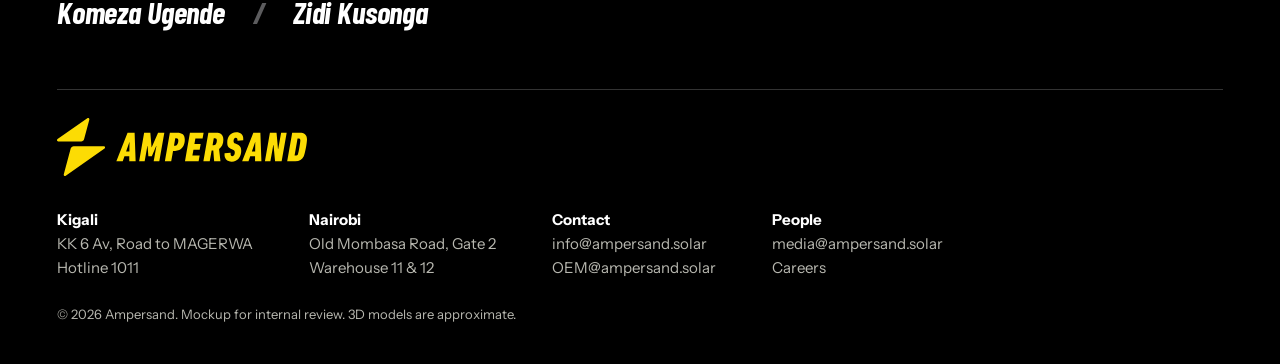
==== commit a7edb97f: "Match the MK2 to the portfolio slide and use the real HM1 render - MK2 finish from the Hardware Prod" ====
--- a/proof/index.html
+++ b/proof/index.html
@@ -57,8 +57,8 @@
     </div>
   </section>
 
-  <section class="sec s-ink prod">
-    <div class="yblade" style="--bl:42%" aria-hidden="true"></div>
+  <section class="sec s-ink prod c">
+    <div class="yblade c" style="--bl:42%" aria-hidden="true"></div>
     <div class="wrap">
       <div class="copy stack">
         <div class="flag">MK2 battery</div>
--- a/proof/assets/proof.css
+++ b/proof/assets/proof.css
@@ -69,6 +69,7 @@
 .pblade{position:absolute;top:0;bottom:0;right:0;left:var(--bl,50%);overflow:hidden;transform:skewX(-15deg);transform-origin:0 100%;background:var(--coal)}
 .pblade img{position:absolute;left:0;bottom:0;width:150%;max-width:none;height:100%;object-fit:cover;object-position:var(--fp,30% 50%);transform:skewX(15deg);transform-origin:0 100%}
 .yblade{position:absolute;top:0;bottom:0;right:0;left:var(--bl,42%);background:var(--surge);transform:skewX(-15deg);transform-origin:0 100%}
+.yblade.c{background:var(--chalk)} /* chalk blade for yellow products */
 .slash{flex:none;width:8px;height:clamp(96px,11.8vw,170px);background:currentColor;transform:skewX(-15deg)}
 @media (max-width:860px){
   .pblade{position:relative;left:auto;height:clamp(240px,62vw,360px);margin-left:clamp(40px,12vw,72px)}
@@ -183,6 +184,7 @@
   .prod .visual{isolation:isolate;padding:28px 0 40px}
   .prod .visual figcaption{padding-left:56px}
   .prod .visual::before{content:"";position:absolute;z-index:-1;top:0;bottom:0;left:clamp(8px,4vw,32px);right:-200px;background:var(--surge);transform:skewX(-15deg);transform-origin:0 100%}
+  .prod.c .visual::before{background:var(--chalk)}
 }
 
 /* ---- Weight to scale ---- */
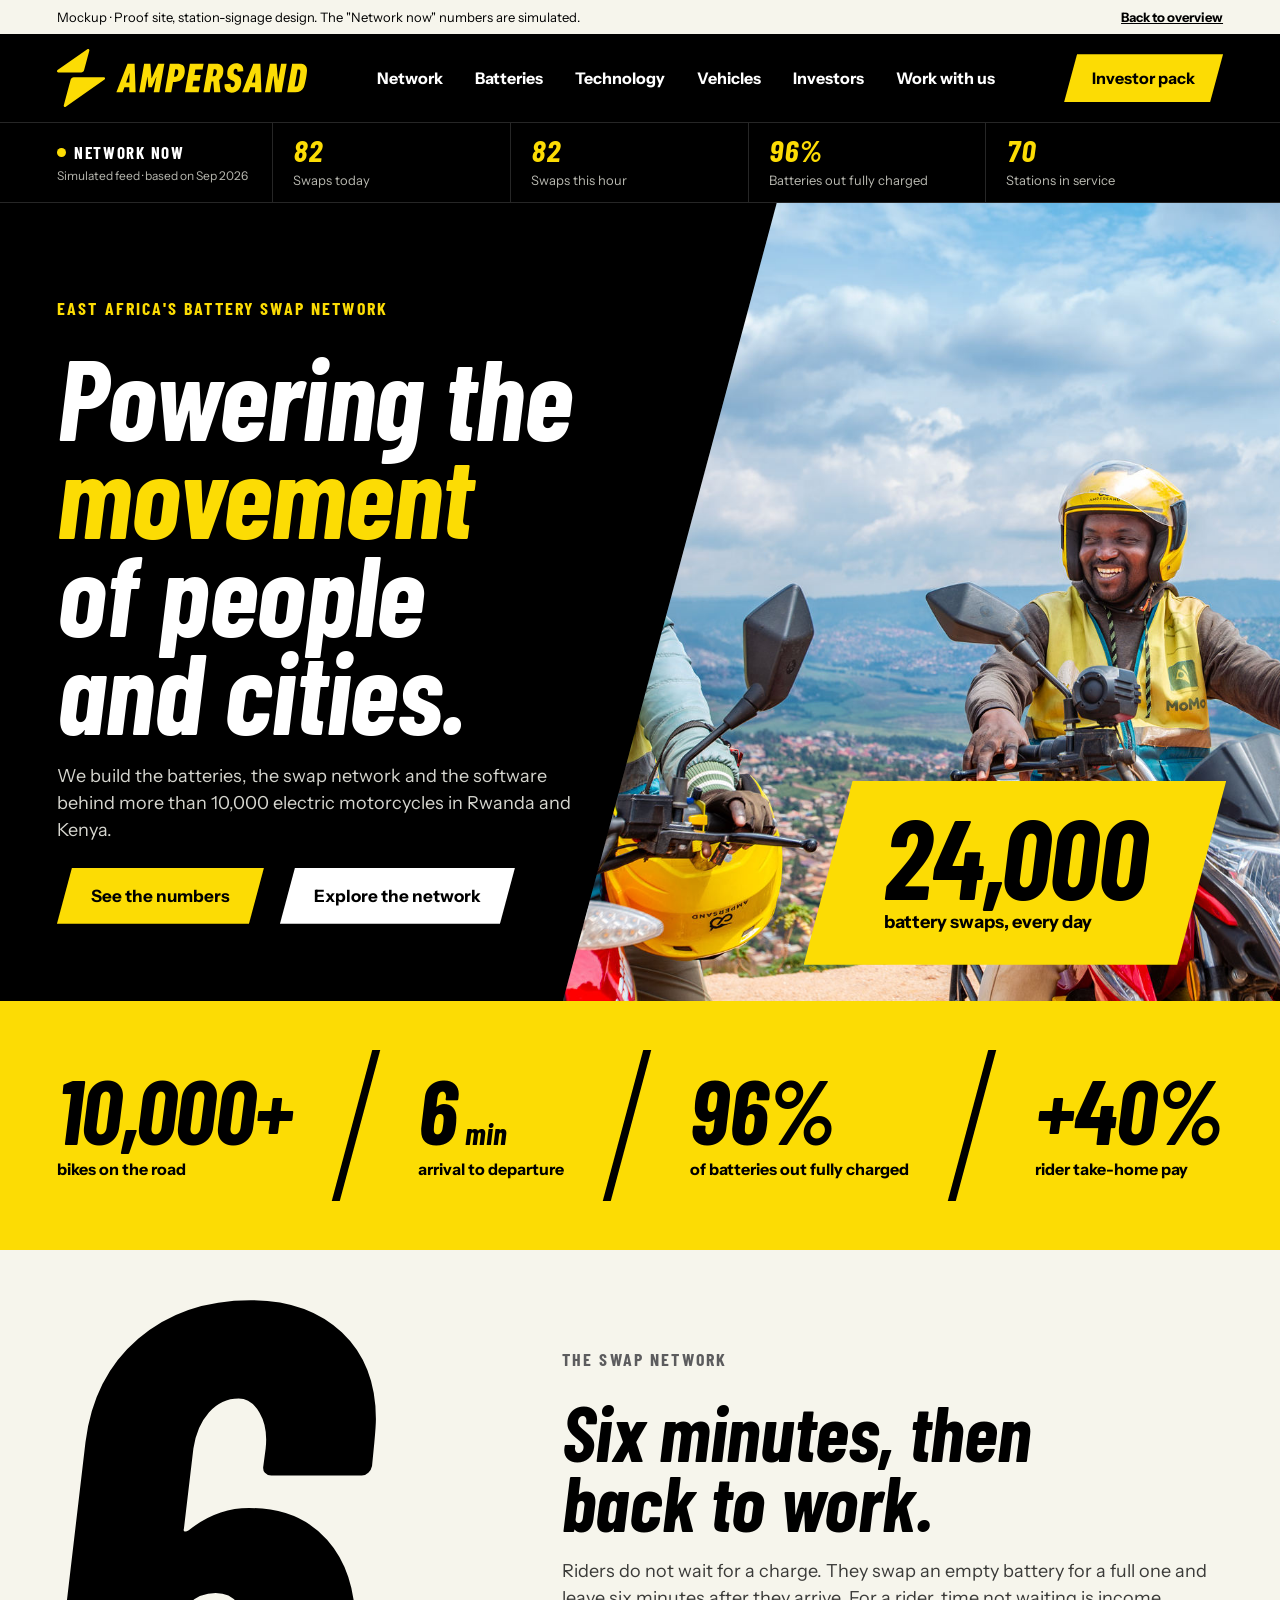
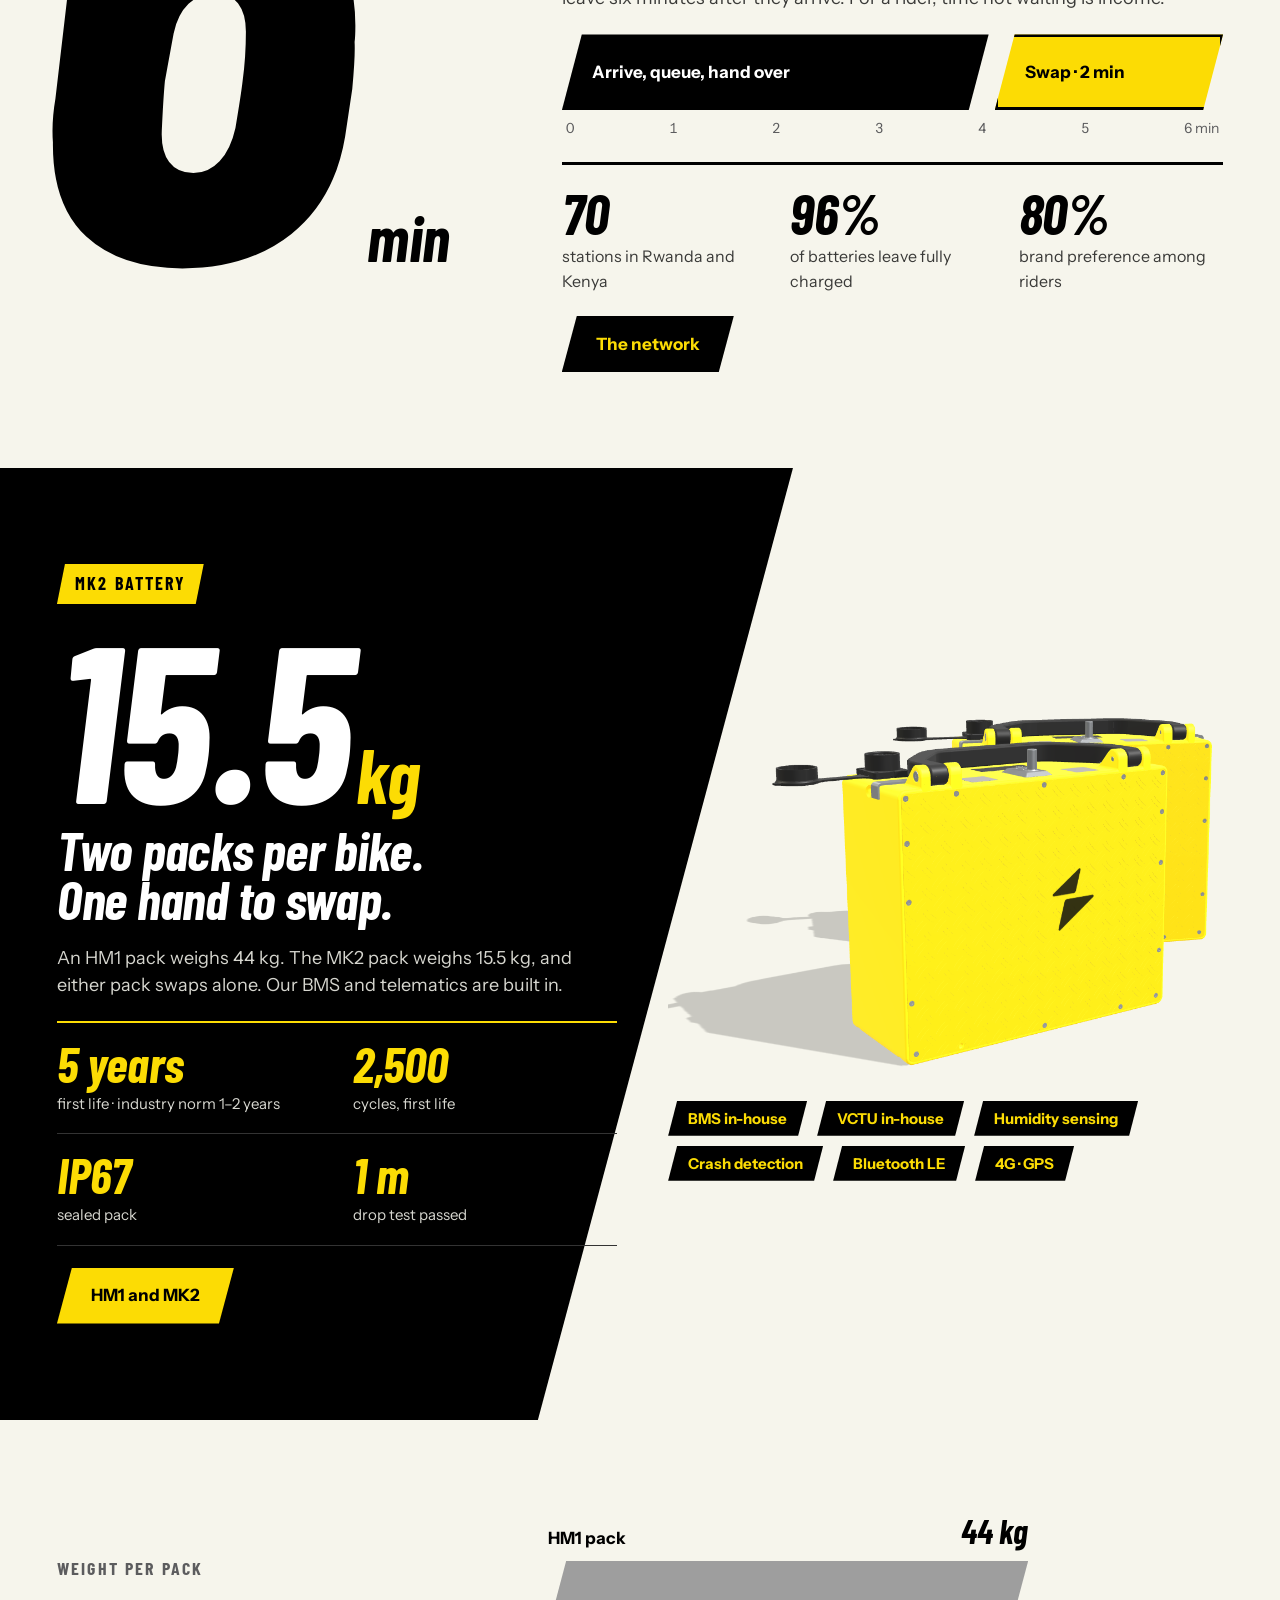
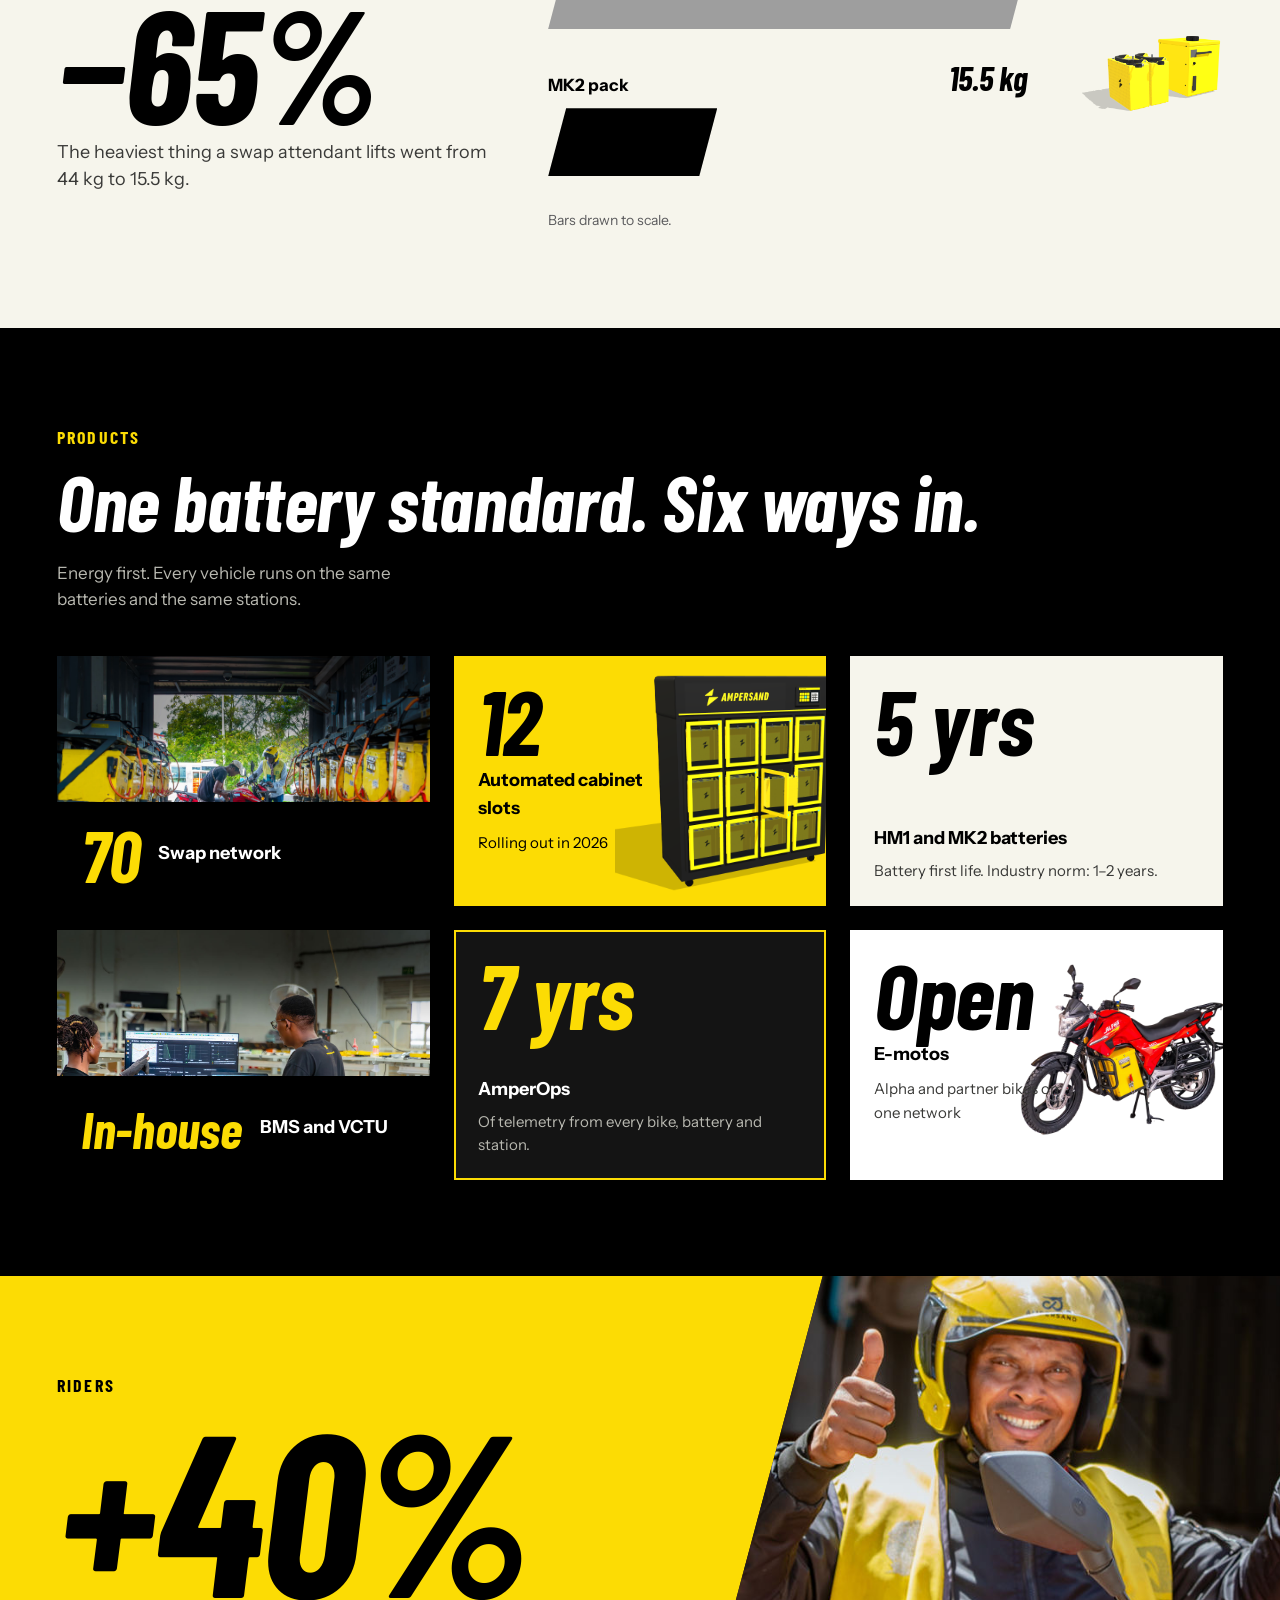
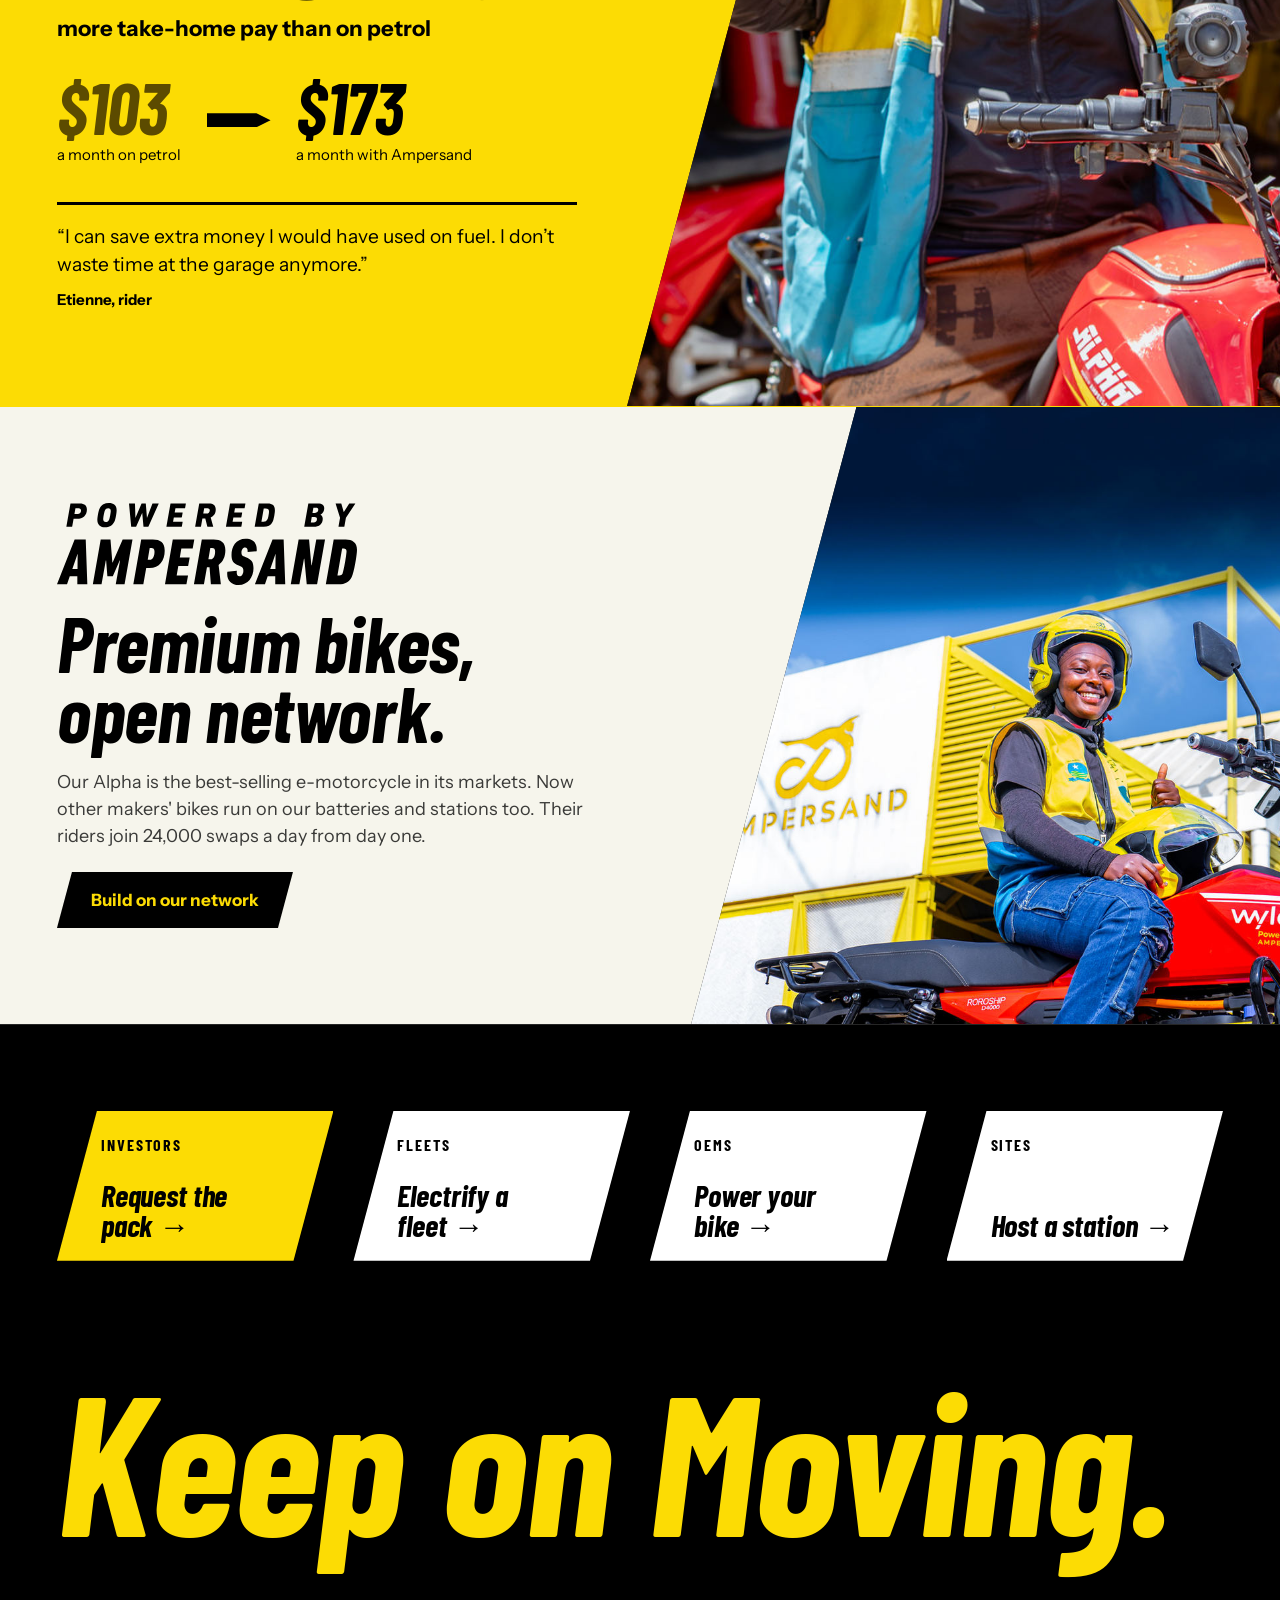
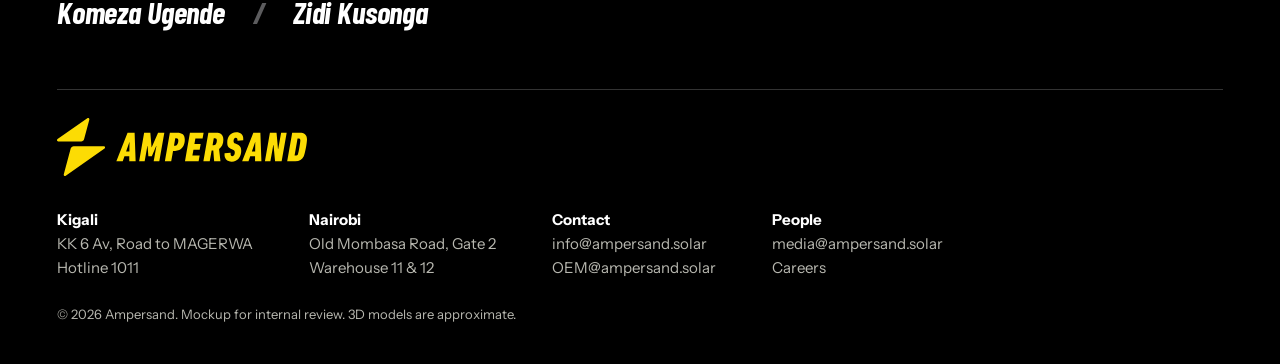
==== commit 69858b5e: "Show crash detection and Bluetooth LE, and link every feature to bankability - Technology: crash and" ====
--- a/proof/index.html
+++ b/proof/index.html
@@ -75,7 +75,7 @@
       </div>
       <div class="visual">
         <img src="assets/renders/mk2-t.png" alt="3D model of two MK2 battery packs" width="1000" height="667">
-        <div class="tags"><span class="tag">BMS in-house</span><span class="tag">VCTU in-house</span><span class="tag">Humidity sensing</span><span class="tag">4G · GPS</span></div>
+        <div class="tags"><span class="tag">BMS in-house</span><span class="tag">VCTU in-house</span><span class="tag">Humidity sensing</span><span class="tag">Crash detection</span><span class="tag">Bluetooth LE</span><span class="tag">4G · GPS</span></div>
       </div>
     </div>
   </section>
--- a/proof/assets/proof.css
+++ b/proof/assets/proof.css
@@ -297,6 +297,16 @@
 .stamp small{font-weight:700;font-size:14px;letter-spacing:.14em;text-transform:uppercase}
 .stamp .d{font-size:clamp(30px,2.6vw,38px);line-height:1}
 @media (max-width:480px){.stamps{grid-template-columns:minmax(0,1fr)}}
+ol.chain{list-style:none;margin:0;padding:0;border-top:3px solid var(--surge);counter-reset:c}
+ol.chain li{counter-increment:c;display:grid;grid-template-columns:56px minmax(0,1.1fr) minmax(0,1.3fr) minmax(0,1.2fr);gap:12px 28px;align-items:baseline;padding:22px 0;border-bottom:1px solid var(--rule-d)}
+ol.chain li::before{content:counter(c,decimal-leading-zero);font-family:var(--display);font-weight:700;font-size:18px;letter-spacing:.08em;color:var(--on-ink-2)}
+ol.chain .d{font-size:clamp(28px,2.6vw,38px);line-height:1}
+ol.chain .what{font-size:16px;color:var(--on-ink)}
+ol.chain .gives{position:relative;padding-left:28px;font-weight:700;color:var(--surge)}
+ol.chain .gives::before{content:"";position:absolute;left:2px;top:.25em;width:12px;height:1em;background:var(--surge);transform:skewX(-15deg)}
+.verdict{display:grid;grid-template-columns:minmax(0,1.2fr) minmax(0,1fr);gap:clamp(32px,5vw,80px);align-items:start;margin-top:clamp(48px,6vw,88px)}
+.verdict h2.d{font-size:clamp(46px,5.8vw,84px)}
+@media (max-width:900px){ol.chain li{grid-template-columns:40px minmax(0,1fr);gap:6px 14px}ol.chain li > span{grid-column:2}.verdict{grid-template-columns:minmax(0,1fr)}}
 .biglist{border-top:3px solid var(--surge)}
 .biglist > div{display:flex;justify-content:space-between;align-items:baseline;gap:16px;padding:22px 0;border-bottom:1px solid var(--rule-d)}
 .biglist > div:last-child{border-bottom:0}
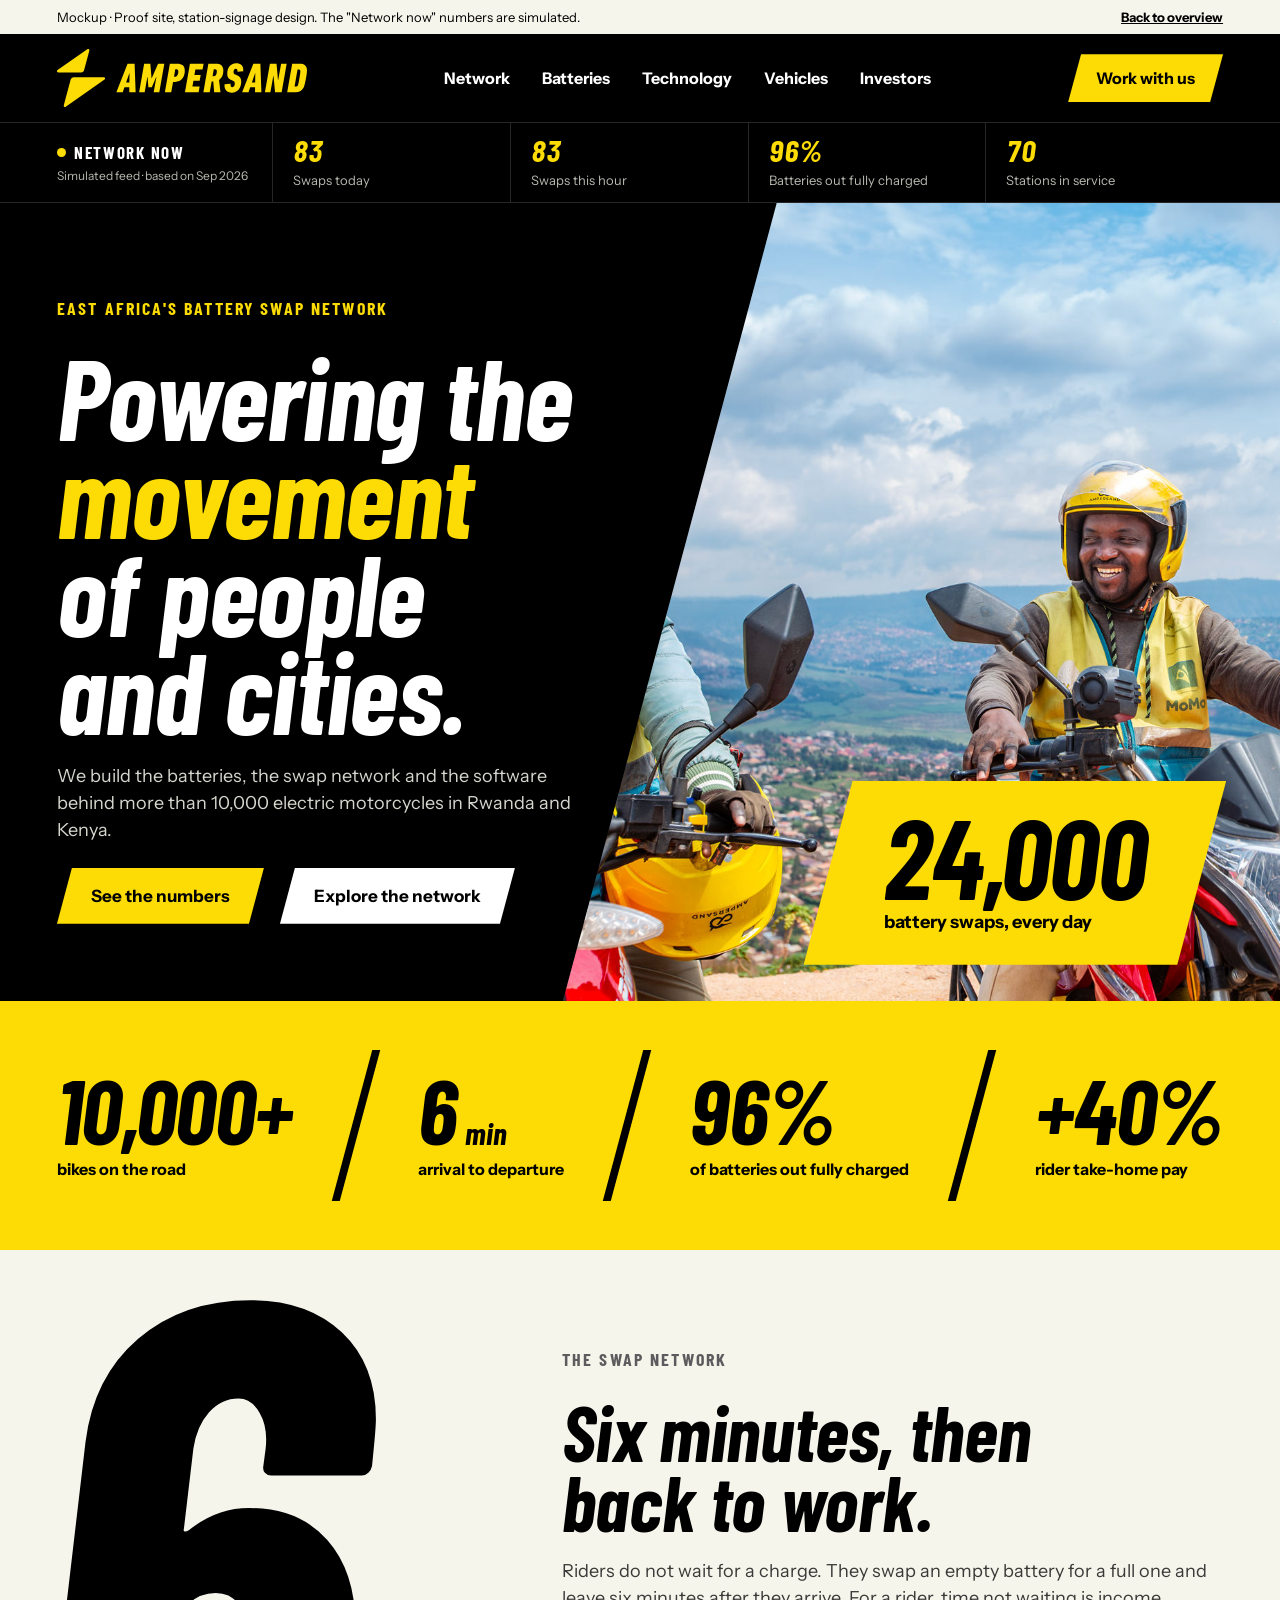
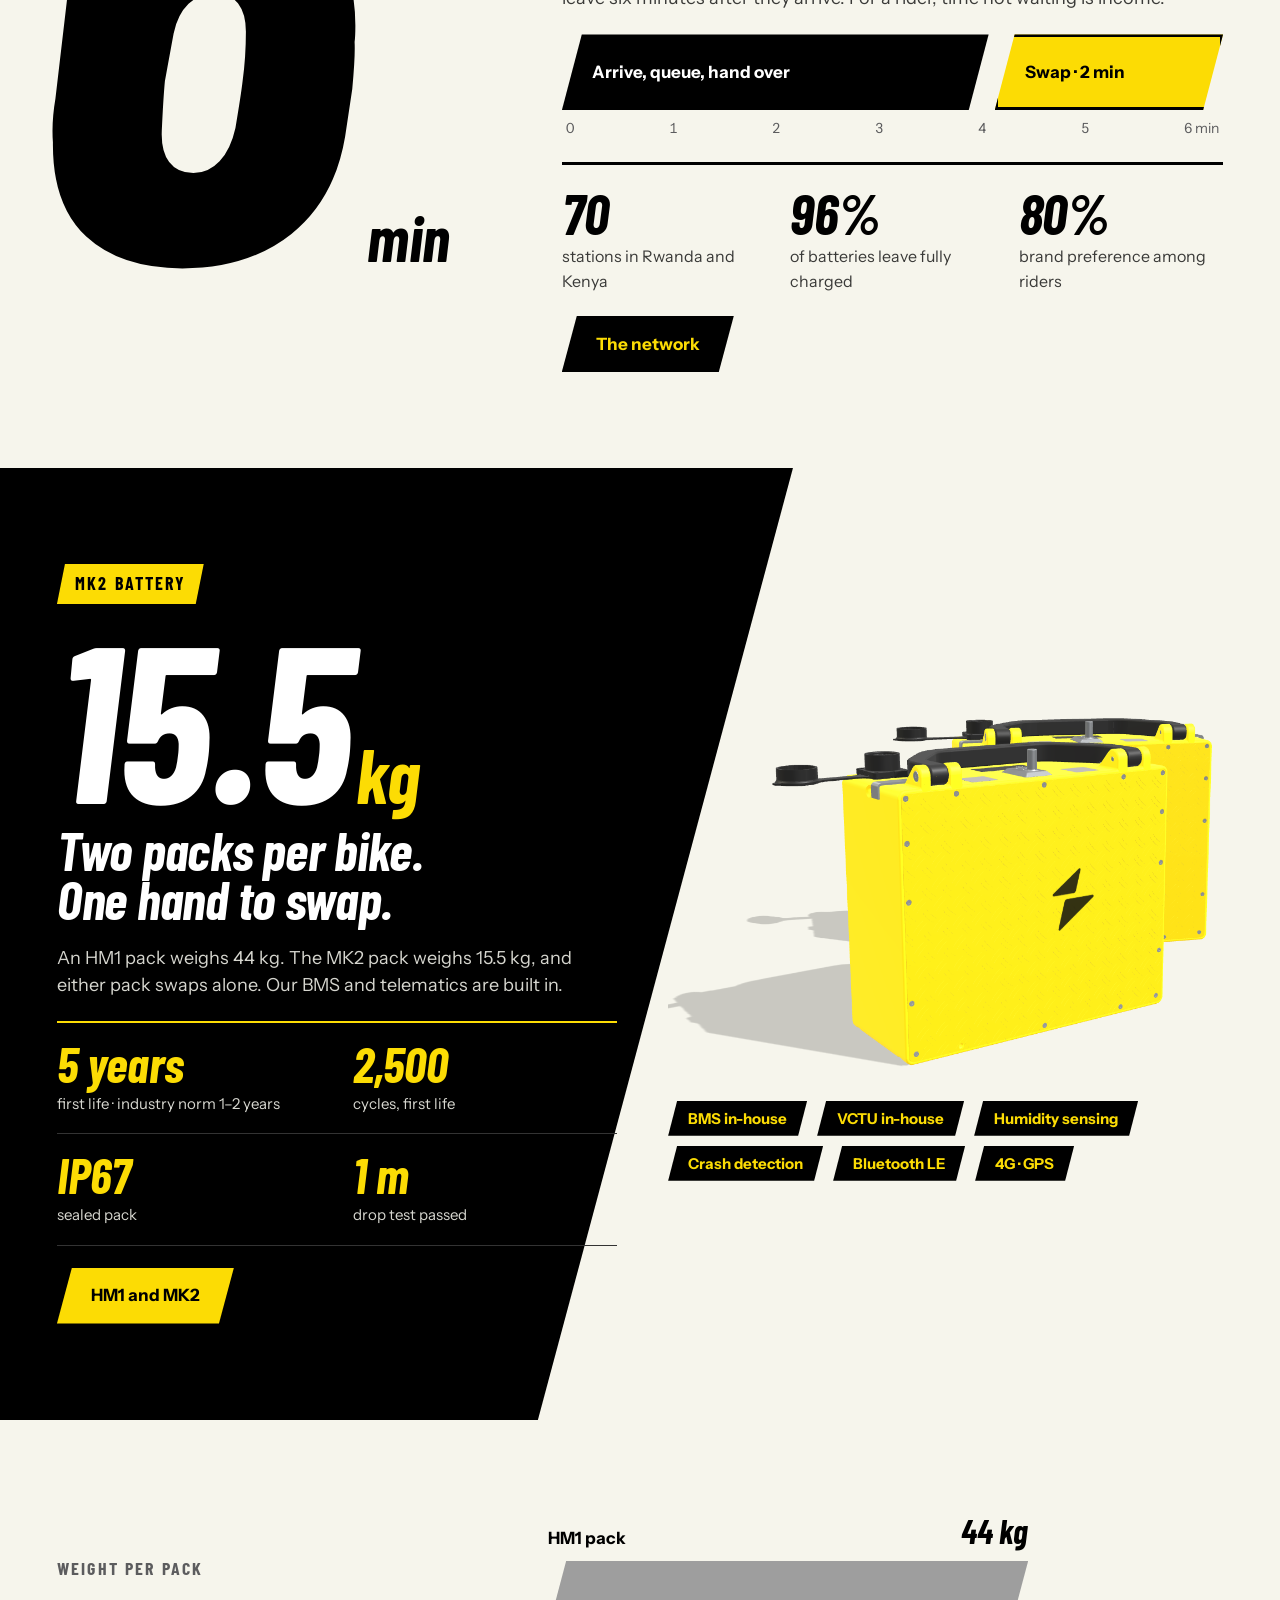
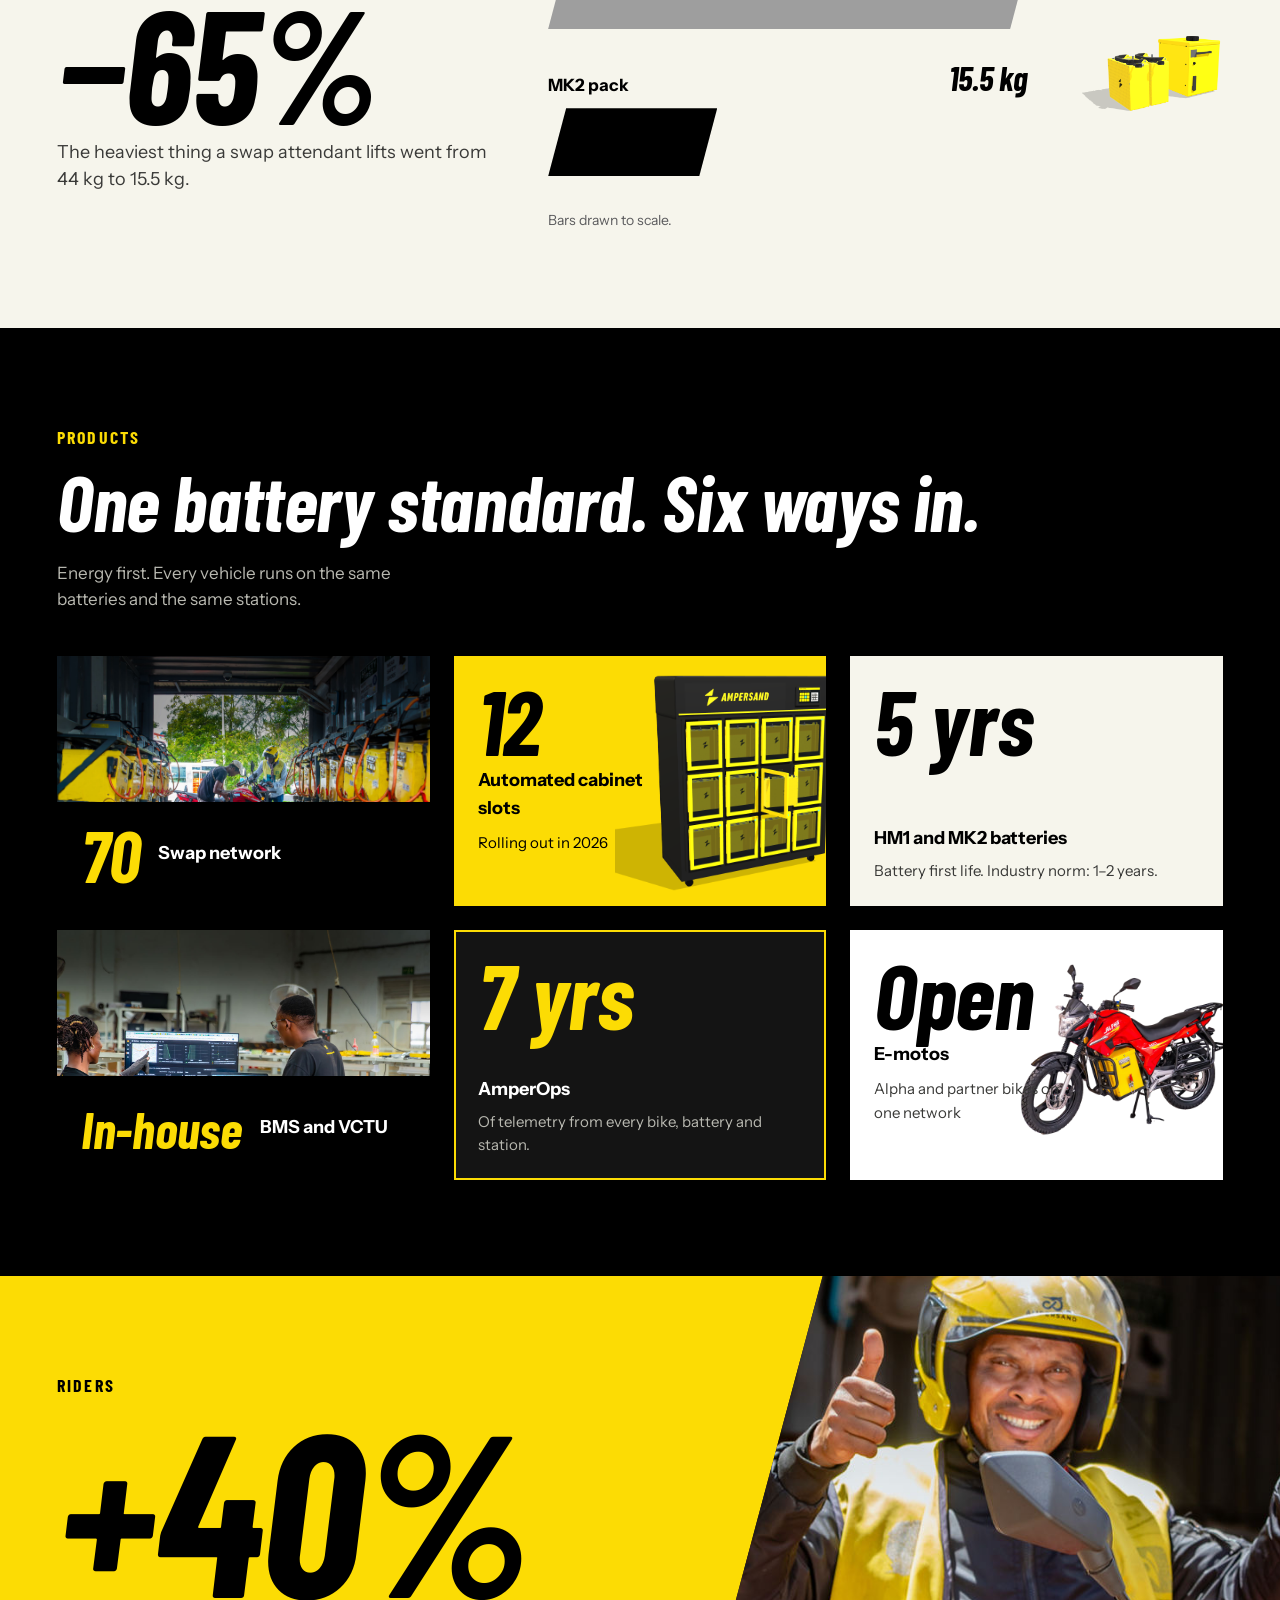
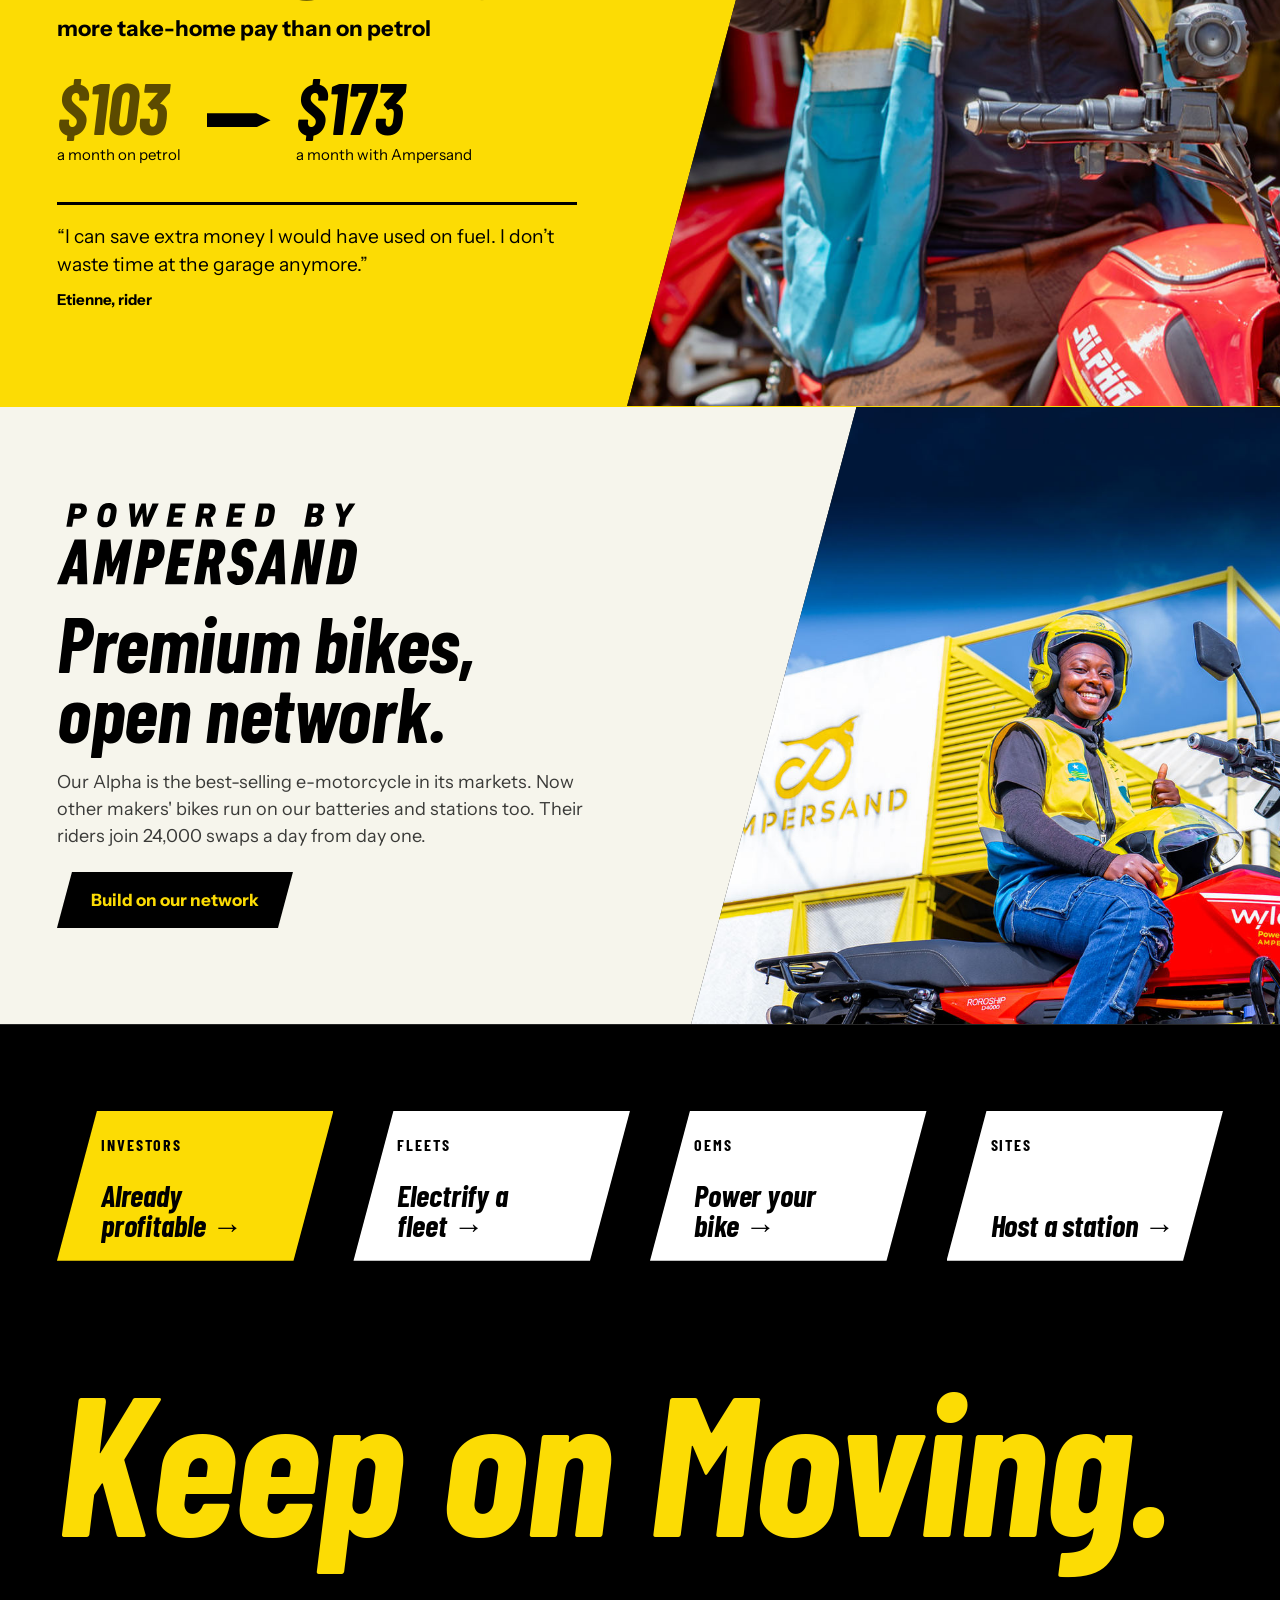
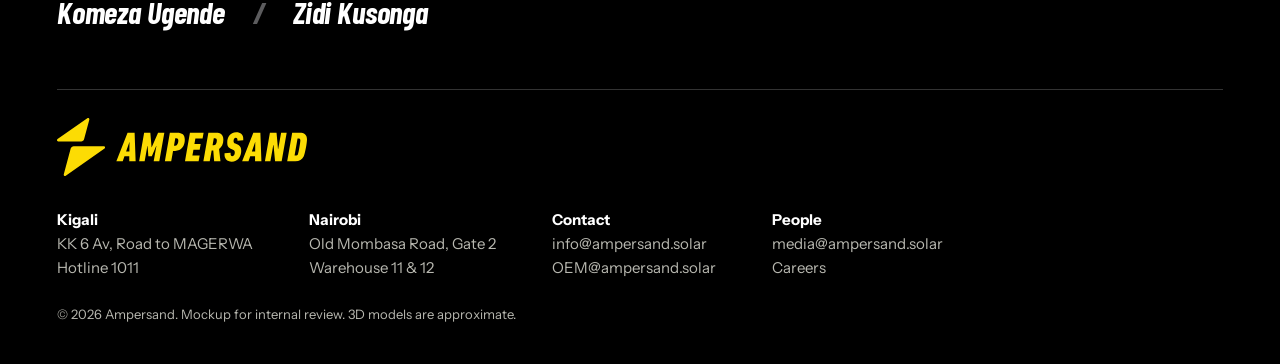
==== commit 61004577: "Move all Proof site copy into content/copy.md Every text element on the Proof pages now has a data-c" ====
--- a/proof/index.html
+++ b/proof/index.html
@@ -15,67 +15,67 @@
 <main>
   <section class="hero">
     <div class="wrap"><div class="copy">
-      <div class="kicker">East Africa's battery swap network</div>
-      <h1 class="d">Powering the <span class="hl">movement</span> of people and cities.</h1>
-      <p class="lede">We build the batteries, the swap network and the software behind more than 10,000 electric motorcycles in Rwanda and Kenya.</p>
-      <div class="btns"><a class="btn" href="investors.html">See the numbers</a><a class="btn w" href="network.html">Explore the network</a></div>
+      <div class="kicker" data-copy="home.hero.kicker-1">East Africa's battery swap network</div>
+      <h1 class="d" data-copy="home.hero.h1-1">Powering the <span class="hl">movement</span> of people and cities.</h1>
+      <p class="lede" data-copy="home.hero.lede-1">We build the batteries, the swap network and the software behind more than 10,000 electric motorcycles in Rwanda and Kenya.</p>
+      <div class="btns"><a class="btn" href="investors.html" data-copy="home.hero.button-1">See the numbers</a><a class="btn w" href="network.html" data-copy="home.hero.button-2">Explore the network</a></div>
     </div></div>
     <div class="pblade" style="--bl:44%;--fp:40% 50%"><img src="../assets/img/riders-kigali-hills.jpg" alt="Two Ampersand riders above the hills of Kigali"></div>
-    <div class="hstat"><div class="d">24,000</div><div>battery swaps, every day</div></div>
+    <div class="hstat"><div class="d" data-copy="home.hero.big-1">24,000</div><div data-copy="home.hero.text-1">battery swaps, every day</div></div>
   </section>
 
   <div class="band"><div class="wrap">
-    <div class="cell"><div class="n d">10,000+</div><div class="k">bikes on the road</div></div>
+    <div class="cell"><div class="n d" data-copy="home.band.number-1">10,000+</div><div class="k" data-copy="home.band.label-1">bikes on the road</div></div>
     <div class="slash" aria-hidden="true"></div>
-    <div class="cell"><div class="n d">6<span class="u"> min</span></div><div class="k">arrival to departure</div></div>
+    <div class="cell"><div class="n d" data-copy="home.band.number-2">6<span class="u"> min</span></div><div class="k" data-copy="home.band.label-2">arrival to departure</div></div>
     <div class="slash" aria-hidden="true"></div>
-    <div class="cell"><div class="n d">96%</div><div class="k">of batteries out fully charged</div></div>
+    <div class="cell"><div class="n d" data-copy="home.band.number-3">96%</div><div class="k" data-copy="home.band.label-3">of batteries out fully charged</div></div>
     <div class="slash" aria-hidden="true"></div>
-    <div class="cell"><div class="n d">+40%</div><div class="k">rider take-home pay</div></div>
+    <div class="cell"><div class="n d" data-copy="home.band.number-4">+40%</div><div class="k" data-copy="home.band.label-4">rider take-home pay</div></div>
   </div></div>
 
-  <section class="sec s-chalk">
+  <section class="sec s-chalk" id="swap">
     <div class="wrap six">
-      <div class="giant d" aria-hidden="true">6<span class="gu">min</span></div>
+      <div class="giant d" aria-hidden="true" data-copy="home.swap.giant-1">6<span class="gu">min</span></div>
       <div class="stack">
-        <div class="kicker">The swap network</div>
-        <h2 class="d">Six minutes, then back to work.</h2>
-        <p class="lede muted">Riders do not wait for a charge. They swap an empty battery for a full one and leave six minutes after they arrive. For a rider, time not waiting is income.</p>
+        <div class="kicker" data-copy="home.swap.kicker-1">The swap network</div>
+        <h2 class="d" data-copy="home.swap.h2-1">Six minutes, then back to work.</h2>
+        <p class="lede muted" data-copy="home.swap.lede-1">Riders do not wait for a charge. They swap an empty battery for a full one and leave six minutes after they arrive. For a rider, time not waiting is income.</p>
         <div>
           <div class="visit" role="img" aria-label="A visit takes 6 minutes: 4 minutes to arrive, queue and hand over, then 2 minutes to swap">
-            <div class="q">Arrive, queue, hand over</div><div class="s">Swap · 2 min</div>
+            <div class="q" data-copy="home.swap.bar-1">Arrive, queue, hand over</div><div class="s" data-copy="home.swap.bar-2">Swap · 2 min</div>
           </div>
           <div class="axis" aria-hidden="true"><span>0</span><span>1</span><span>2</span><span>3</span><span>4</span><span>5</span><span>6 min</span></div>
         </div>
         <div class="stats">
-          <div><div class="d">70</div><div>stations in Rwanda and Kenya</div></div>
-          <div><div class="d">96%</div><div>of batteries leave fully charged</div></div>
-          <div><div class="d">80%</div><div>brand preference among riders</div></div>
+          <div><div class="d" data-copy="home.swap.big-1">70</div><div data-copy="home.swap.text-1">stations in Rwanda and Kenya</div></div>
+          <div><div class="d" data-copy="home.swap.big-2">96%</div><div data-copy="home.swap.text-2">of batteries leave fully charged</div></div>
+          <div><div class="d" data-copy="home.swap.big-3">80%</div><div data-copy="home.swap.text-3">brand preference among riders</div></div>
         </div>
-        <div><a class="btn k" href="network.html">The network</a></div>
+        <div><a class="btn k" href="network.html" data-copy="home.swap.button-1">The network</a></div>
       </div>
     </div>
   </section>
 
-  <section class="sec s-ink prod c">
+  <section class="sec s-ink prod c" id="mk2">
     <div class="yblade c" style="--bl:42%" aria-hidden="true"></div>
     <div class="wrap">
       <div class="copy stack">
-        <div class="flag">MK2 battery</div>
-        <div class="d xl">15.5<span class="u hl">kg</span></div>
-        <h2 class="d" style="font-size:clamp(40px,4.2vw,60px)">Two packs per bike. One hand to swap.</h2>
-        <p class="lede muted">An HM1 pack weighs 44 kg. The MK2 pack weighs 15.5 kg, and either pack swaps alone. Our BMS and telematics are built in.</p>
+        <div class="flag" data-copy="home.mk2.flag-1">MK2 battery</div>
+        <div class="d xl" data-copy="home.mk2.big-1">15.5<span class="u hl">kg</span></div>
+        <h2 class="d" style="font-size:clamp(40px,4.2vw,60px)" data-copy="home.mk2.h2-1">Two packs per bike. One hand to swap.</h2>
+        <p class="lede muted" data-copy="home.mk2.lede-1">An HM1 pack weighs 44 kg. The MK2 pack weighs 15.5 kg, and either pack swaps alone. Our BMS and telematics are built in.</p>
         <div class="facts">
-          <div><div class="d">5 years</div><div>first life · industry norm 1–2 years</div></div>
-          <div><div class="d">2,500</div><div>cycles, first life</div></div>
-          <div><div class="d">IP67</div><div>sealed pack</div></div>
-          <div><div class="d">1 m</div><div>drop test passed</div></div>
+          <div><div class="d" data-copy="home.mk2.big-2">5 years</div><div data-copy="home.mk2.text-1">first life · industry norm 1–2 years</div></div>
+          <div><div class="d" data-copy="home.mk2.big-3">2,500</div><div data-copy="home.mk2.text-2">cycles, first life</div></div>
+          <div><div class="d" data-copy="home.mk2.big-4">IP67</div><div data-copy="home.mk2.text-3">sealed pack</div></div>
+          <div><div class="d" data-copy="home.mk2.big-5">1 m</div><div data-copy="home.mk2.text-4">drop test passed</div></div>
         </div>
-        <div><a class="btn" href="batteries.html">HM1 and MK2</a></div>
+        <div><a class="btn" href="batteries.html" data-copy="home.mk2.button-1">HM1 and MK2</a></div>
       </div>
       <div class="visual">
         <img src="assets/renders/mk2-t.png" alt="3D model of two MK2 battery packs" width="1000" height="667">
-        <div class="tags"><span class="tag">BMS in-house</span><span class="tag">VCTU in-house</span><span class="tag">Humidity sensing</span><span class="tag">Crash detection</span><span class="tag">Bluetooth LE</span><span class="tag">4G · GPS</span></div>
+        <div class="tags"><span class="tag" data-copy="home.mk2.tag-1">BMS in-house</span><span class="tag" data-copy="home.mk2.tag-2">VCTU in-house</span><span class="tag" data-copy="home.mk2.tag-3">Humidity sensing</span><span class="tag" data-copy="home.mk2.tag-4">Crash detection</span><span class="tag" data-copy="home.mk2.tag-5">Bluetooth LE</span><span class="tag" data-copy="home.mk2.tag-6">4G · GPS</span></div>
       </div>
     </div>
   </section>
@@ -83,14 +83,14 @@
   <section class="sec s-chalk" id="weight">
     <div class="wrap weight">
       <div class="stack tight">
-        <div class="kicker">Weight per pack</div>
-        <div class="d xl">−65%</div>
-        <p class="lede muted">The heaviest thing a swap attendant lifts went from 44 kg to 15.5 kg.</p>
+        <div class="kicker" data-copy="home.weight.kicker-1">Weight per pack</div>
+        <div class="d xl" data-copy="home.weight.big-1">−65%</div>
+        <p class="lede muted" data-copy="home.weight.lede-1">The heaviest thing a swap attendant lifts went from 44 kg to 15.5 kg.</p>
       </div>
       <div class="wbars" role="img" aria-label="Weight of one pack: HM1 44 kg, MK2 15.5 kg">
-        <div class="wbar hm1"><div class="lbl"><span>HM1 pack</span><span class="d">44 kg</span></div><div class="b"></div></div>
-        <div class="wbar mk2"><div class="lbl"><span>MK2 pack</span><span class="d">15.5 kg</span></div><div class="b"></div></div>
-        <div class="src">Bars drawn to scale.</div>
+        <div class="wbar hm1"><div class="lbl"><span data-copy="home.weight.text-1">HM1 pack</span><span class="d" data-copy="home.weight.big-2">44 kg</span></div><div class="b"></div></div>
+        <div class="wbar mk2"><div class="lbl"><span data-copy="home.weight.text-2">MK2 pack</span><span class="d" data-copy="home.weight.big-3">15.5 kg</span></div><div class="b"></div></div>
+        <div class="src" data-copy="home.weight.note-1">Bars drawn to scale.</div>
       </div>
       <img src="assets/renders/compare-t.png" alt="3D model of one HM1 pack beside two MK2 packs, to scale" style="width:100%;max-width:420px;justify-self:center">
     </div>
@@ -99,41 +99,41 @@
   <section class="sec s-ink" id="products">
     <div class="wrap">
       <div class="shead">
-        <div><div class="kicker">Products</div><h2 class="d">One battery standard. Six ways in.</h2></div>
-        <p class="muted" style="color:var(--on-ink-2)">Energy first. Every vehicle runs on the same batteries and the same stations.</p>
+        <div><div class="kicker" data-copy="home.products.kicker-1">Products</div><h2 class="d" data-copy="home.products.h2-1">One battery standard. Six ways in.</h2></div>
+        <p class="muted" style="color:var(--on-ink-2)" data-copy="home.products.text-1">Energy first. Every vehicle runs on the same batteries and the same stations.</p>
       </div>
       <div class="tiles">
-        <a class="tile" href="network.html"><img class="cover" src="../assets/img/station-battery-racks.jpg" alt=""><span class="bar"><span class="d">70</span><b>Swap network</b></span></a>
-        <a class="tile y" href="network.html#cabinets"><img class="art" src="assets/renders/cabinet-t.png" alt=""><span class="txt top"><span class="d">12</span><b>Automated cabinet slots</b><span class="note">Rolling out in 2026</span></span></a>
-        <a class="tile c" href="batteries.html"><span class="txt"><span class="d">5 yrs</span><span style="display:grid;gap:6px"><b>HM1 and MK2 batteries</b><span class="note">Battery first life. Industry norm: 1–2 years.</span></span></span></a>
-        <a class="tile" href="technology.html"><img class="cover" src="../assets/img/engineering-lab.jpg" alt=""><span class="bar"><span class="d sm">In-house</span><b>BMS and VCTU</b></span></a>
-        <a class="tile o" href="technology.html#amperops"><span class="txt"><span class="d">7 yrs</span><span style="display:grid;gap:6px"><b>AmperOps</b><span class="note">Of telemetry from every bike, battery and station.</span></span></span></a>
-        <a class="tile w" href="vehicles.html"><img class="art bike" src="../assets/img/alpha-cutout.webp" alt=""><span class="txt top"><span class="d">Open</span><b>E-motos</b><span class="note">Alpha and partner bikes on one network</span></span></a>
+        <a class="tile" href="network.html"><img class="cover" src="../assets/img/station-battery-racks.jpg" alt=""><span class="bar"><span class="d" data-copy="home.products.big-1">70</span><b data-copy="home.products.b-1">Swap network</b></span></a>
+        <a class="tile y" href="network.html#cabinets"><img class="art" src="assets/renders/cabinet-t.png" alt=""><span class="txt top"><span class="d" data-copy="home.products.big-2">12</span><b data-copy="home.products.b-2">Automated cabinet slots</b><span class="note" data-copy="home.products.note-1">Rolling out in 2026</span></span></a>
+        <a class="tile c" href="batteries.html"><span class="txt"><span class="d" data-copy="home.products.big-3">5 yrs</span><span style="display:grid;gap:6px"><b data-copy="home.products.b-3">HM1 and MK2 batteries</b><span class="note" data-copy="home.products.note-2">Battery first life. Industry norm: 1–2 years.</span></span></span></a>
+        <a class="tile" href="technology.html"><img class="cover" src="../assets/img/engineering-lab.jpg" alt=""><span class="bar"><span class="d sm" data-copy="home.products.big-4">In-house</span><b data-copy="home.products.b-4">BMS and VCTU</b></span></a>
+        <a class="tile o" href="technology.html#amperops"><span class="txt"><span class="d" data-copy="home.products.big-5">7 yrs</span><span style="display:grid;gap:6px"><b data-copy="home.products.b-5">AmperOps</b><span class="note" data-copy="home.products.note-3">Of telemetry from every bike, battery and station.</span></span></span></a>
+        <a class="tile w" href="vehicles.html"><img class="art bike" src="../assets/img/alpha-cutout.webp" alt=""><span class="txt top"><span class="d" data-copy="home.products.big-6">Open</span><b data-copy="home.products.b-6">E-motos</b><span class="note" data-copy="home.products.note-4">Alpha and partner bikes on one network</span></span></a>
       </div>
     </div>
   </section>
 
-  <section class="sec s-yellow">
+  <section class="sec s-yellow" id="riders">
     <div class="wrap"><div class="copy-l stack tight">
-      <div class="kicker">Riders</div>
-      <div class="d xl" style="font-size:clamp(120px,18vw,260px)">+40%</div>
-      <div style="font-size:22px;font-weight:700">more take-home pay than on petrol</div>
+      <div class="kicker" data-copy="home.riders.kicker-1">Riders</div>
+      <div class="d xl" style="font-size:clamp(120px,18vw,260px)" data-copy="home.riders.big-1">+40%</div>
+      <div style="font-size:22px;font-weight:700" data-copy="home.riders.text-1">more take-home pay than on petrol</div>
       <div class="pay" style="margin-top:14px">
-        <div><span class="d old">$103</span><span>a month on petrol</span></div>
+        <div><span class="d old" data-copy="home.riders.big-2">$103</span><span data-copy="home.riders.text-2">a month on petrol</span></div>
         <div class="arrow" aria-hidden="true"></div>
-        <div><span class="d">$173</span><span>a month with Ampersand</span></div>
+        <div><span class="d" data-copy="home.riders.big-3">$173</span><span data-copy="home.riders.text-3">a month with Ampersand</span></div>
       </div>
-      <blockquote class="q" style="margin-top:22px">“I can save extra money I would have used on fuel. I don’t waste time at the garage anymore.”<cite>Etienne, rider</cite></blockquote>
+      <blockquote class="q" style="margin-top:22px">“I can save extra money I would have used on fuel. I don’t waste time at the garage anymore.”<cite data-copy="home.riders.cite-1">Etienne, rider</cite></blockquote>
     </div></div>
     <div class="pblade" style="--bl:49%;--fp:35% 40%"><img src="../assets/img/rider-thumbs-up.jpg" alt="Smiling Ampersand rider giving a thumbs up at a station"></div>
   </section>
 
-  <section class="sec s-chalk">
+  <section class="sec s-chalk" id="open">
     <div class="wrap"><div class="copy-l narrow stack">
       <img src="../assets/brand/powered-by-black.svg" alt="Powered by Ampersand" style="width:300px">
-      <h2 class="d">Premium bikes, open network.</h2>
-      <p class="lede muted">Our Alpha is the best-selling e-motorcycle in its markets. Now other makers' bikes run on our batteries and stations too. Their riders join 24,000 swaps a day from day one.</p>
-      <div><a class="btn k" href="vehicles.html#oem">Build on our network</a></div>
+      <h2 class="d" data-copy="home.open.h2-1">Premium bikes, open network.</h2>
+      <p class="lede muted" data-copy="home.open.lede-1">Our Alpha is the best-selling e-motorcycle in its markets. Now other makers' bikes run on our batteries and stations too. Their riders join 24,000 swaps a day from day one.</p>
+      <div><a class="btn k" href="vehicles.html#oem" data-copy="home.open.button-1">Build on our network</a></div>
     </div></div>
     <div class="pblade" style="--bl:54%;--fp:30% 50%"><img src="../assets/img/wylex-station.jpg" alt="Rider on a Wylex e-moto at an Ampersand station"></div>
   </section>
@@ -141,6 +141,7 @@
 
 <div id="site-footer"></div>
 <script src="assets/data.js"></script>
+<script src="assets/copy.js"></script>
 <script src="assets/proof.js"></script>
 </body>
 </html>
--- a/proof/assets/proof.css
+++ b/proof/assets/proof.css
@@ -306,6 +306,18 @@
 ol.chain .gives::before{content:"";position:absolute;left:2px;top:.25em;width:12px;height:1em;background:var(--surge);transform:skewX(-15deg)}
 .verdict{display:grid;grid-template-columns:minmax(0,1.2fr) minmax(0,1fr);gap:clamp(32px,5vw,80px);align-items:start;margin-top:clamp(48px,6vw,88px)}
 .verdict h2.d{font-size:clamp(46px,5.8vw,84px)}
+.afp{margin-top:clamp(48px,6vw,88px);display:grid;gap:22px}
+.afp-grid{display:grid;grid-template-columns:repeat(2,minmax(0,1fr));gap:20px}
+.afp-card{margin:0;background:var(--coal);border:2px dashed #555;padding:26px 28px 28px;display:grid;gap:10px;align-content:start}
+.afp-card .ph{justify-self:start;font-family:var(--display);font-weight:700;font-size:14px;letter-spacing:.1em;text-transform:uppercase;color:var(--ink);background:var(--alloy);padding:4px 12px}
+.afp-card.quote{border-style:solid;border-color:var(--surge)}
+.afp-card .ph.review{background:var(--surge)}
+.afp-card.quote blockquote{font-family:var(--display);font-style:italic;font-weight:700;font-size:clamp(30px,2.8vw,40px);line-height:1.05;margin-top:14px}
+.afp-card .d{font-size:clamp(48px,4.45vw,64px);color:var(--surge);margin-top:8px}
+.afp-card .metric{font-size:15px;color:var(--on-ink-2)}
+.afp-card blockquote{margin:10px 0 0;font-size:18px;line-height:1.45;color:var(--white)}
+.afp-card figcaption{font-size:14px;font-weight:700;color:var(--on-ink-2)}
+@media (max-width:760px){.afp-grid{grid-template-columns:minmax(0,1fr)}}
 @media (max-width:900px){ol.chain li{grid-template-columns:40px minmax(0,1fr);gap:6px 14px}ol.chain li > span{grid-column:2}.verdict{grid-template-columns:minmax(0,1fr)}}
 .biglist{border-top:3px solid var(--surge)}
 .biglist > div{display:flex;justify-content:space-between;align-items:baseline;gap:16px;padding:22px 0;border-bottom:1px solid var(--rule-d)}
@@ -325,7 +337,7 @@
 @media (max-width:520px){.reasons{grid-template-columns:minmax(0,1fr)}}
 .years{display:grid;grid-template-columns:repeat(4,minmax(0,1fr));gap:12px}
 .split .years{grid-template-columns:repeat(2,minmax(0,1fr))}
-.years > div{background:var(--coal);padding:20px 22px 24px;border-top:3px solid var(--surge)}
+.years > div{background:var(--coal);color:var(--white);padding:20px 22px 24px;border-top:3px solid var(--surge)}
 .years > div:last-child{background:var(--surge);color:var(--ink)}
 .years .d{font-size:clamp(40px,3.6vw,52px)}
 .years p{font-size:15px;margin-top:8px;color:var(--on-ink)}
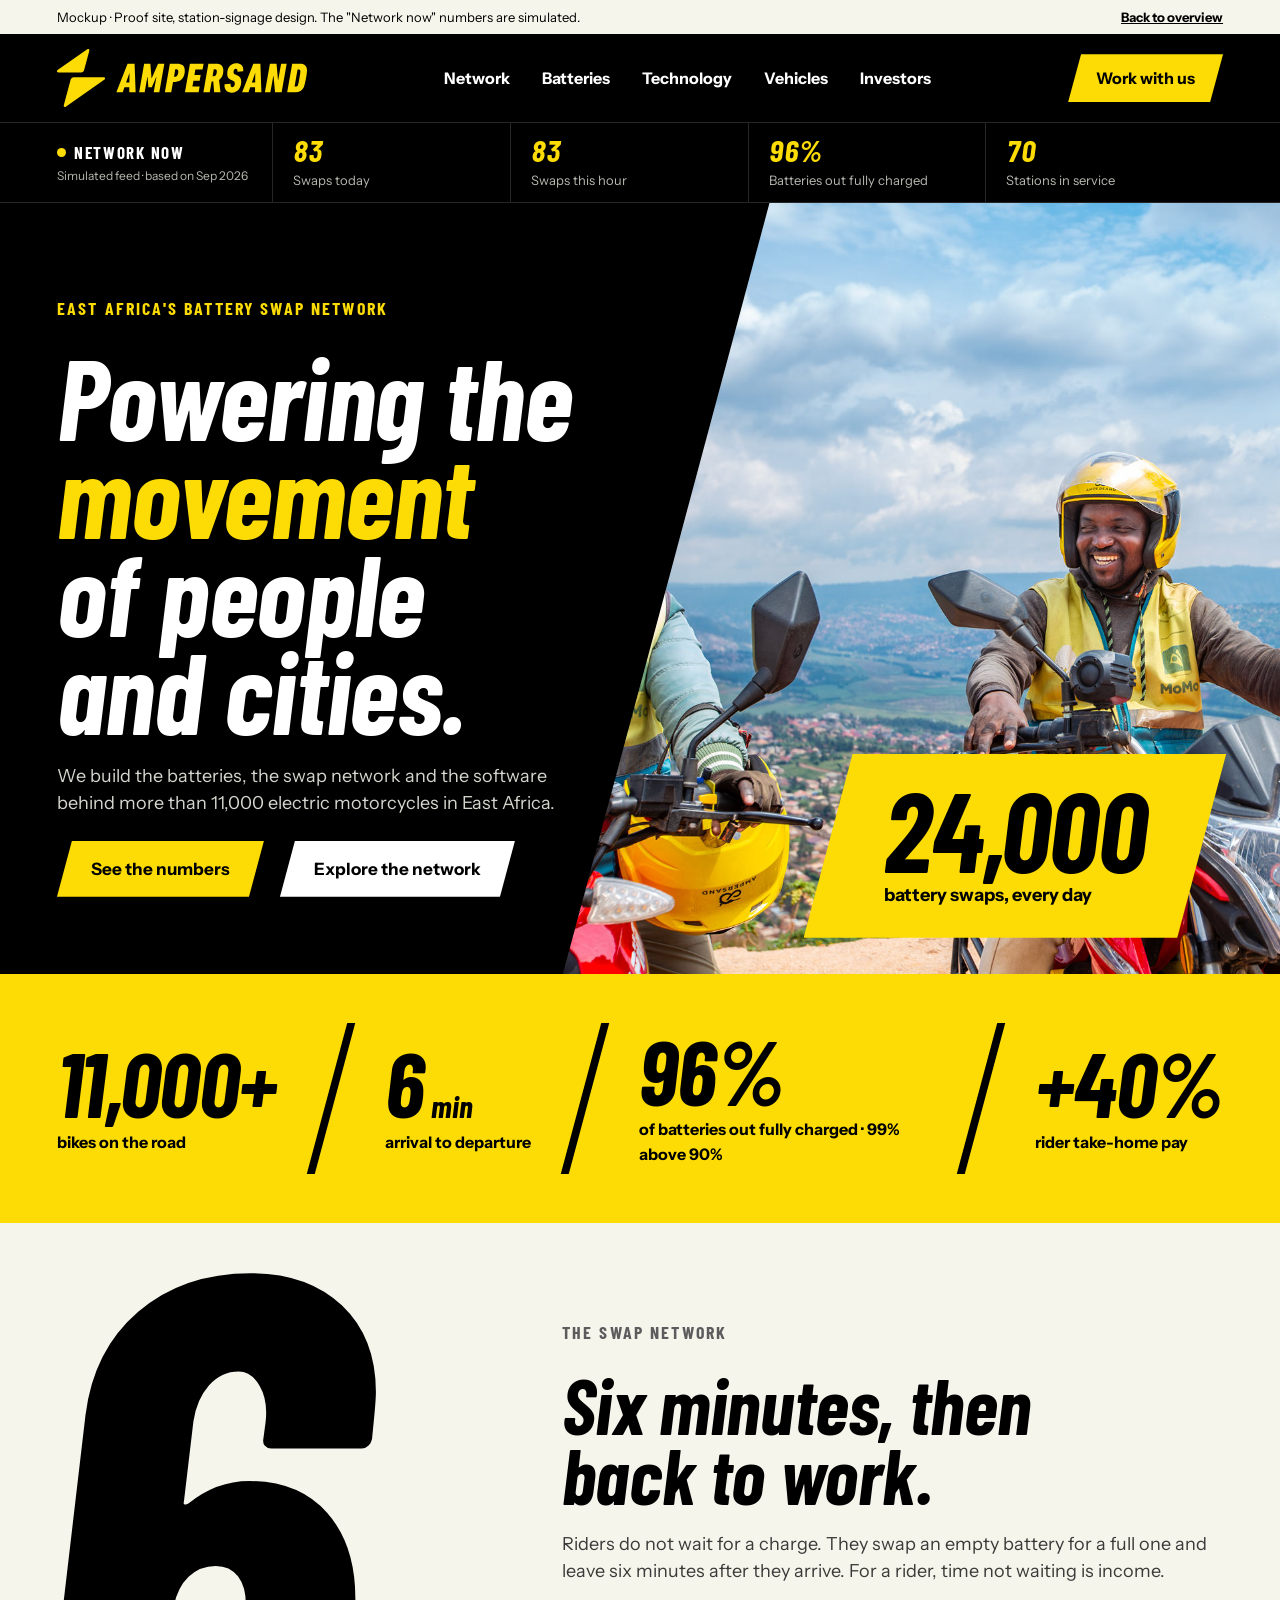
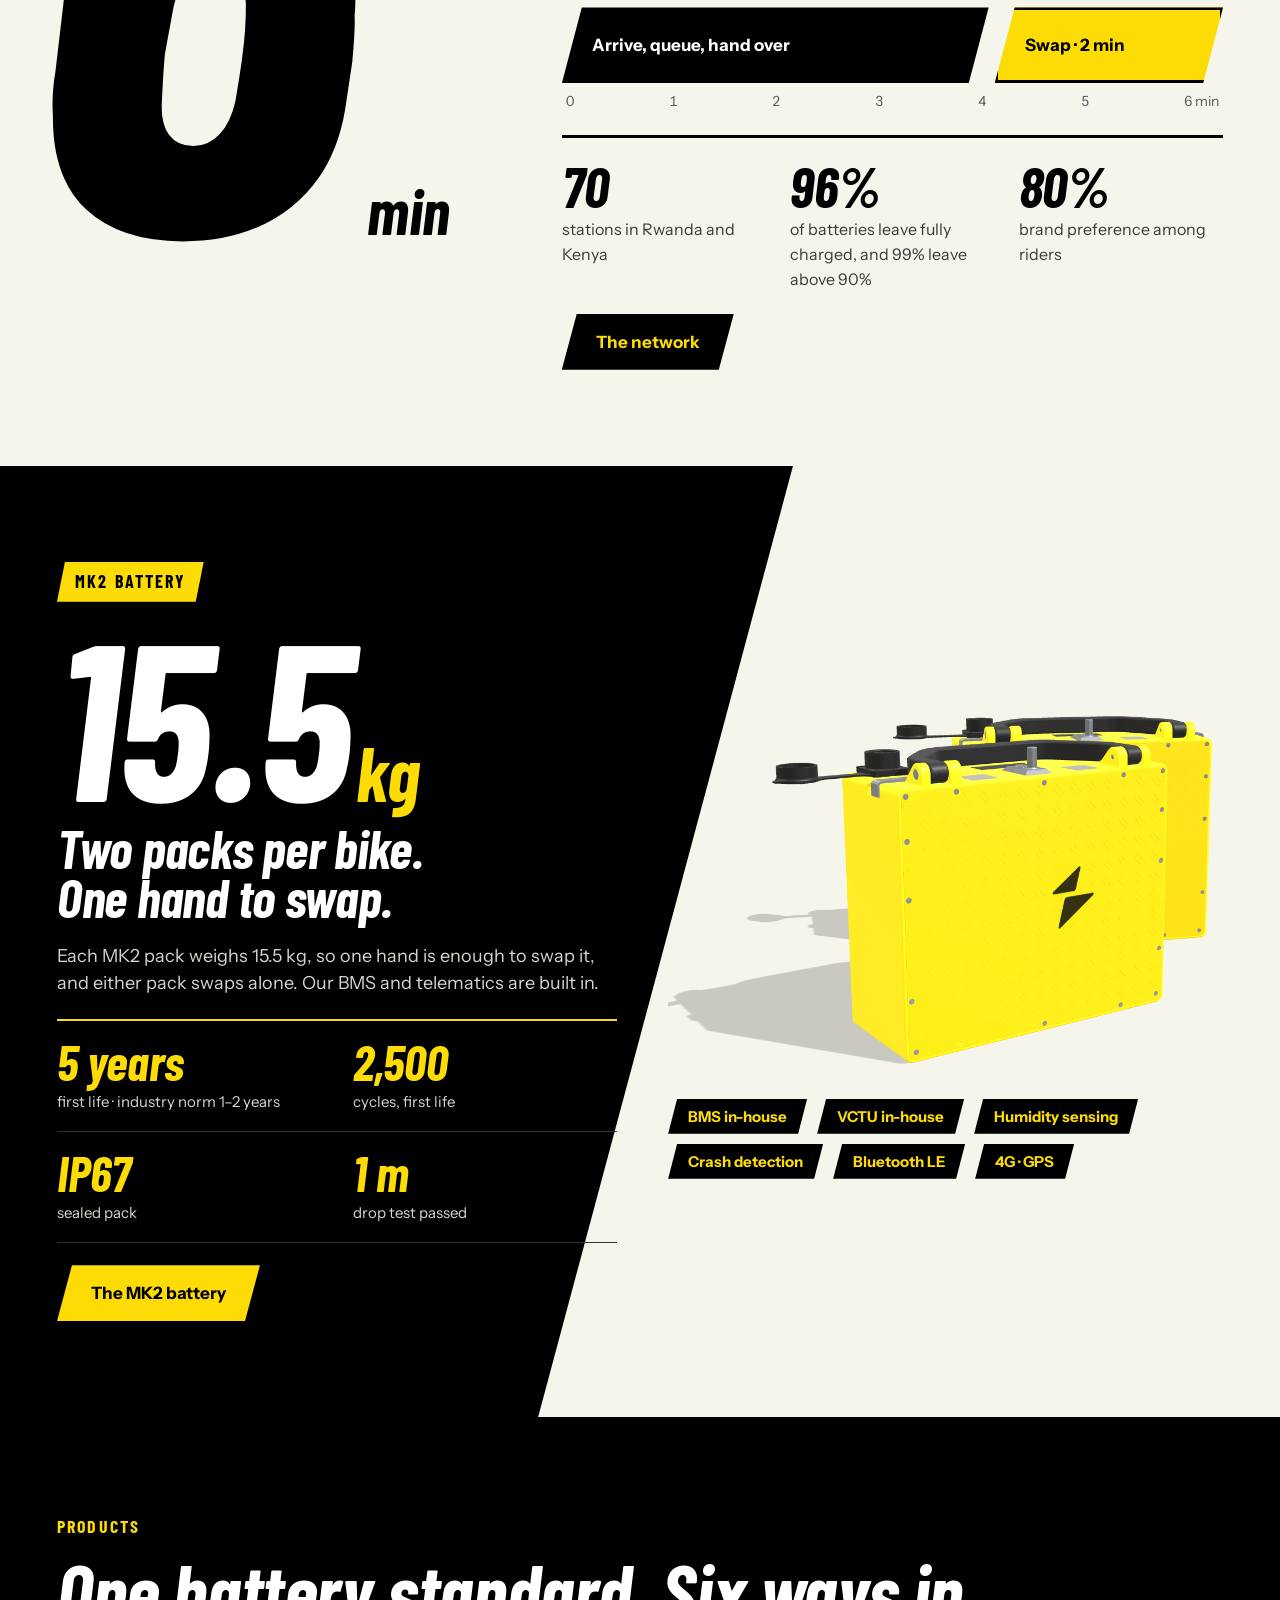
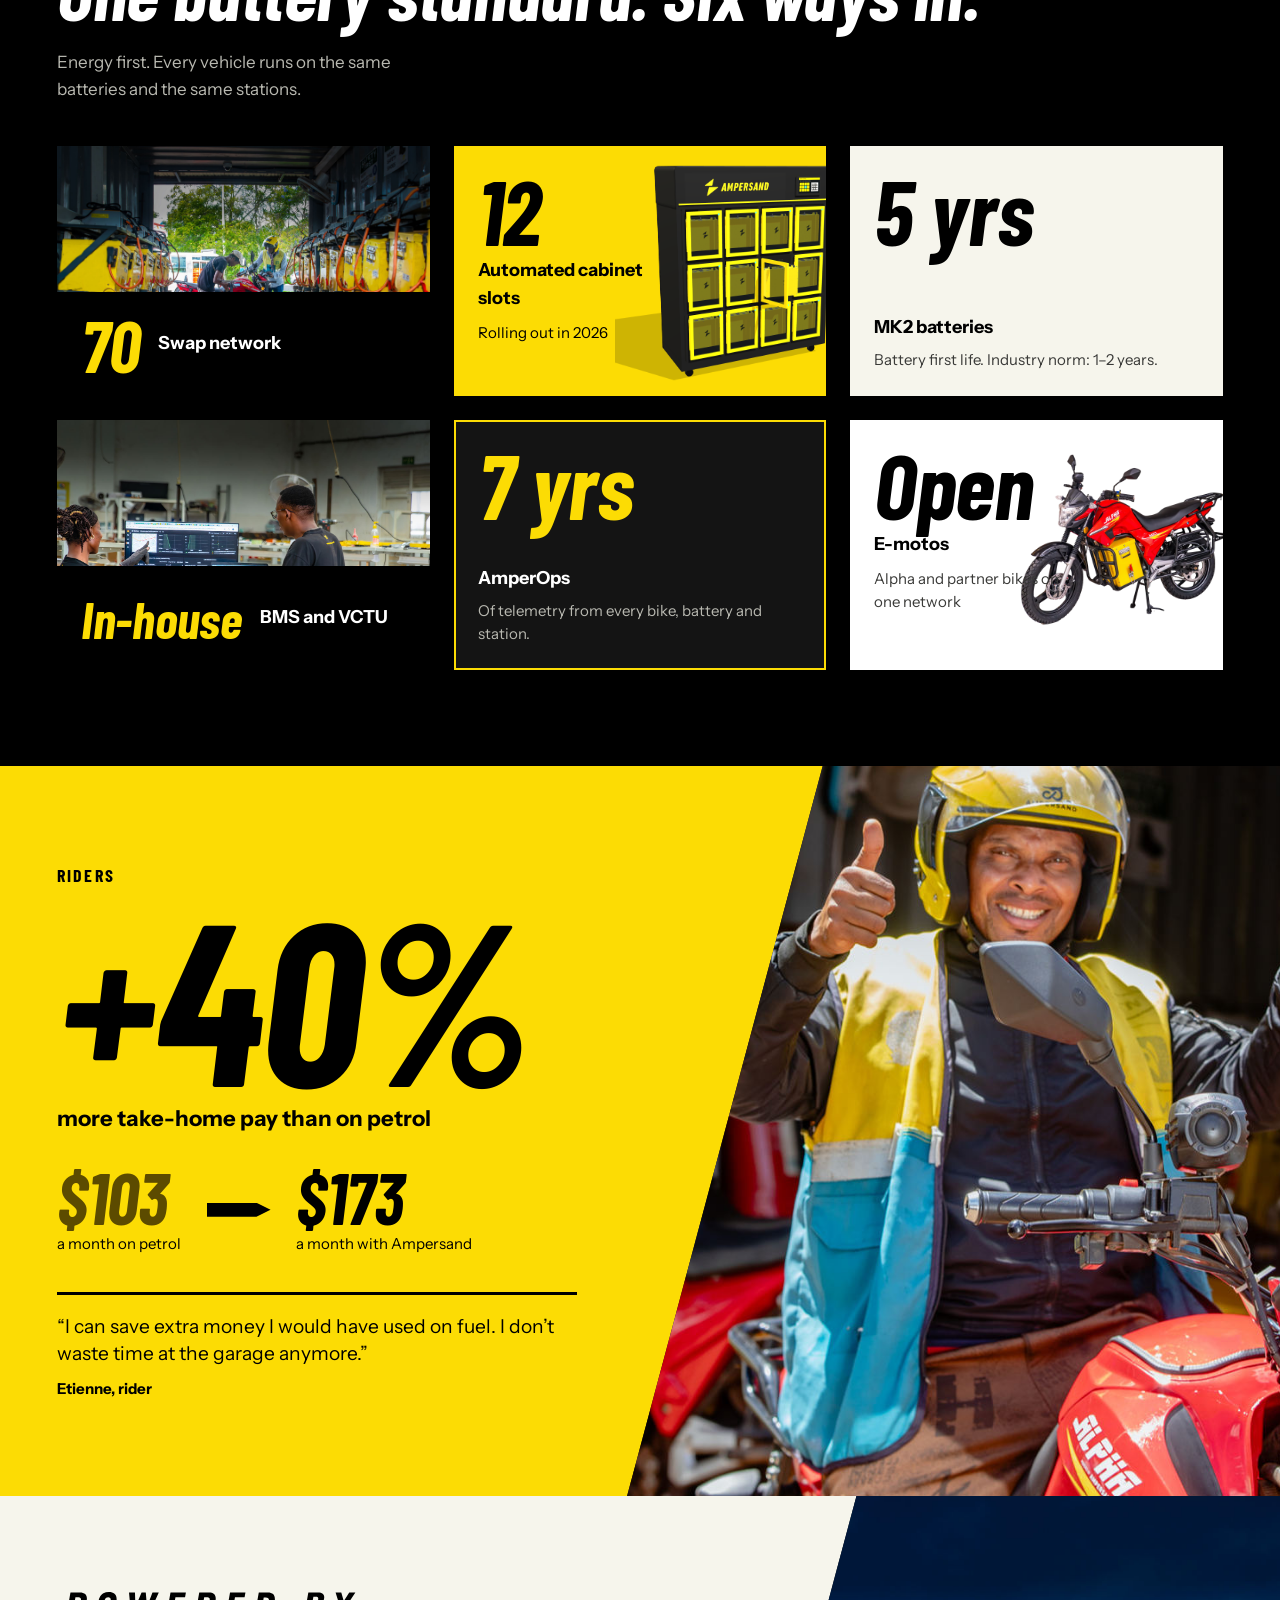
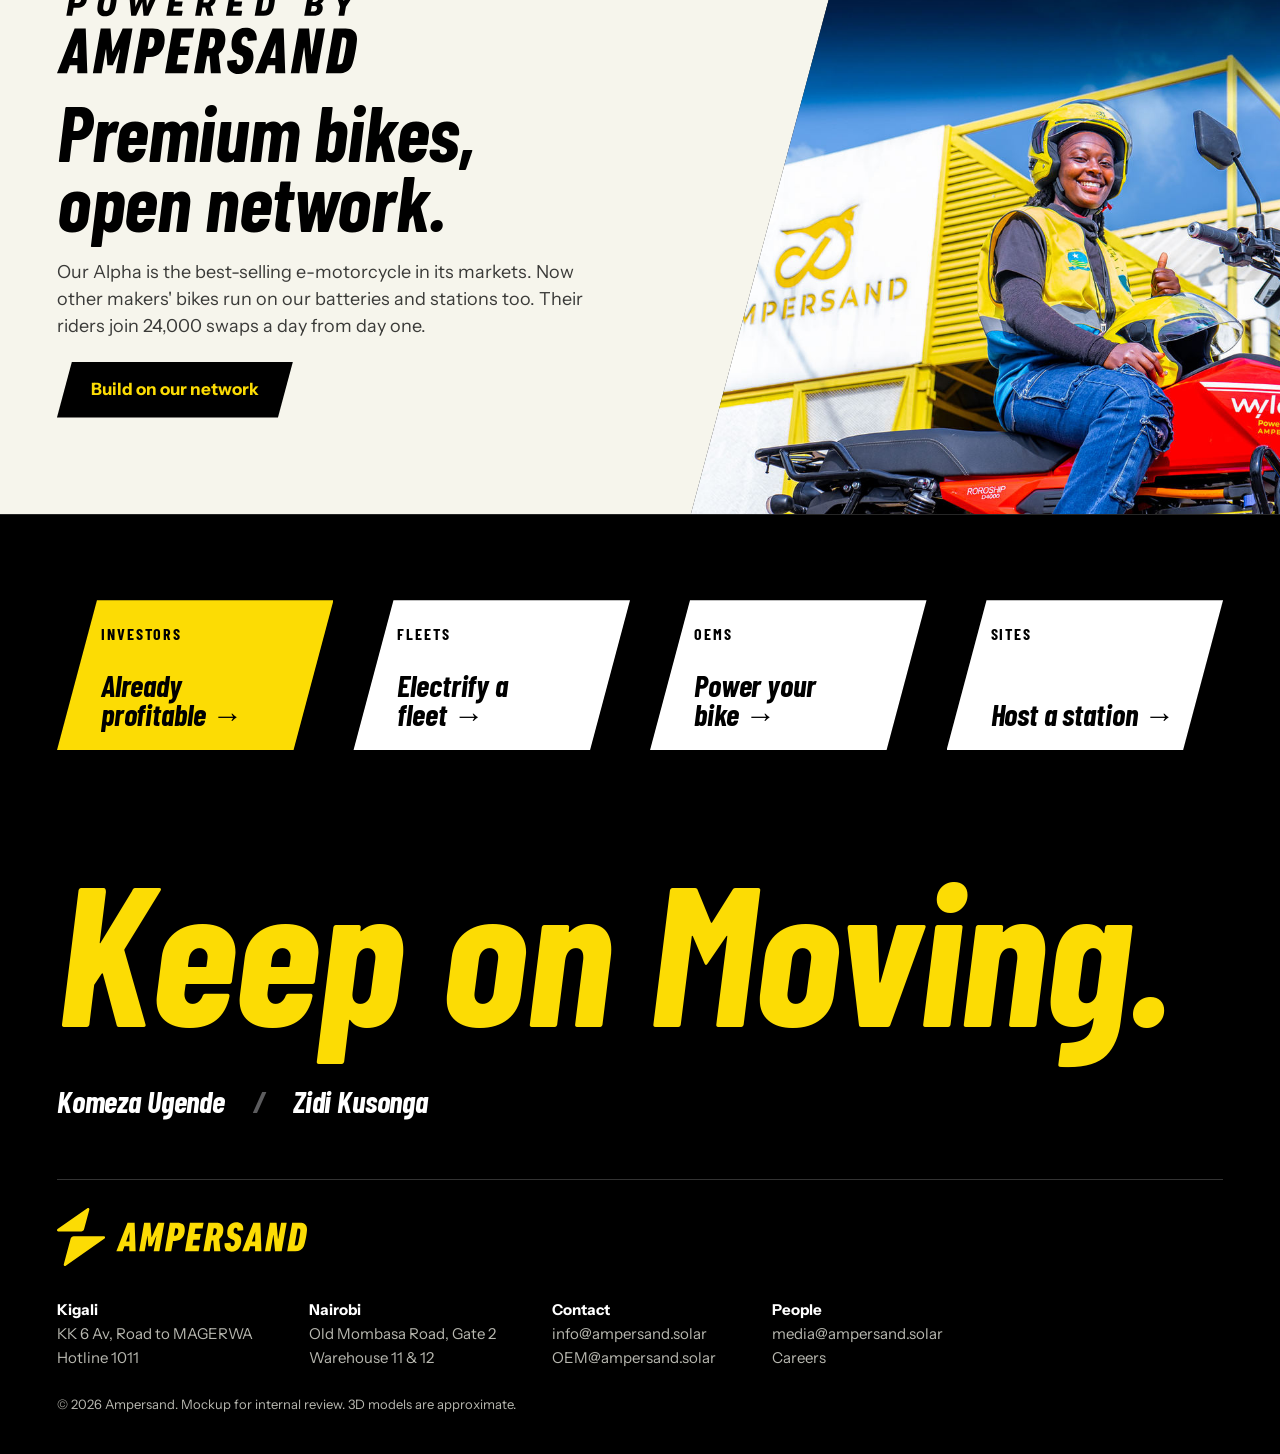
==== commit fe60d3cd: "Apply review round 1: MK2 focus, shared numbers, AmperOps system - Batteries: remove the HM1 section" ====
--- a/proof/index.html
+++ b/proof/index.html
@@ -17,19 +17,19 @@
     <div class="wrap"><div class="copy">
       <div class="kicker" data-copy="home.hero.kicker-1">East Africa's battery swap network</div>
       <h1 class="d" data-copy="home.hero.h1-1">Powering the <span class="hl">movement</span> of people and cities.</h1>
-      <p class="lede" data-copy="home.hero.lede-1">We build the batteries, the swap network and the software behind more than 10,000 electric motorcycles in Rwanda and Kenya.</p>
+      <p class="lede" data-copy="home.hero.lede-1">We build the batteries, the swap network and the software behind more than <span data-num="bikes">11,000</span> electric motorcycles in East Africa.</p>
       <div class="btns"><a class="btn" href="investors.html" data-copy="home.hero.button-1">See the numbers</a><a class="btn w" href="network.html" data-copy="home.hero.button-2">Explore the network</a></div>
     </div></div>
     <div class="pblade" style="--bl:44%;--fp:40% 50%"><img src="../assets/img/riders-kigali-hills.jpg" alt="Two Ampersand riders above the hills of Kigali"></div>
-    <div class="hstat"><div class="d" data-copy="home.hero.big-1">24,000</div><div data-copy="home.hero.text-1">battery swaps, every day</div></div>
+    <div class="hstat"><div class="d" data-copy="home.hero.big-1"><span data-num="daily-swaps">24,000</span></div><div data-copy="home.hero.text-1">battery swaps, every day</div></div>
   </section>
 
   <div class="band"><div class="wrap">
-    <div class="cell"><div class="n d" data-copy="home.band.number-1">10,000+</div><div class="k" data-copy="home.band.label-1">bikes on the road</div></div>
+    <div class="cell"><div class="n d" data-copy="home.band.number-1"><span data-num="bikes">11,000</span>+</div><div class="k" data-copy="home.band.label-1">bikes on the road</div></div>
     <div class="slash" aria-hidden="true"></div>
     <div class="cell"><div class="n d" data-copy="home.band.number-2">6<span class="u"> min</span></div><div class="k" data-copy="home.band.label-2">arrival to departure</div></div>
     <div class="slash" aria-hidden="true"></div>
-    <div class="cell"><div class="n d" data-copy="home.band.number-3">96%</div><div class="k" data-copy="home.band.label-3">of batteries out fully charged</div></div>
+    <div class="cell"><div class="n d" data-copy="home.band.number-3"><span data-num="charged">96%</span></div><div class="k" data-copy="home.band.label-3">of batteries out fully charged · 99% above 90%</div></div>
     <div class="slash" aria-hidden="true"></div>
     <div class="cell"><div class="n d" data-copy="home.band.number-4">+40%</div><div class="k" data-copy="home.band.label-4">rider take-home pay</div></div>
   </div></div>
@@ -48,8 +48,8 @@
           <div class="axis" aria-hidden="true"><span>0</span><span>1</span><span>2</span><span>3</span><span>4</span><span>5</span><span>6 min</span></div>
         </div>
         <div class="stats">
-          <div><div class="d" data-copy="home.swap.big-1">70</div><div data-copy="home.swap.text-1">stations in Rwanda and Kenya</div></div>
-          <div><div class="d" data-copy="home.swap.big-2">96%</div><div data-copy="home.swap.text-2">of batteries leave fully charged</div></div>
+          <div><div class="d" data-copy="home.swap.big-1"><span data-num="stations">70</span></div><div data-copy="home.swap.text-1">stations in Rwanda and Kenya</div></div>
+          <div><div class="d" data-copy="home.swap.big-2"><span data-num="charged">96%</span></div><div data-copy="home.swap.text-2">of batteries leave fully charged, and 99% leave above 90%</div></div>
           <div><div class="d" data-copy="home.swap.big-3">80%</div><div data-copy="home.swap.text-3">brand preference among riders</div></div>
         </div>
         <div><a class="btn k" href="network.html" data-copy="home.swap.button-1">The network</a></div>
@@ -64,35 +64,19 @@
         <div class="flag" data-copy="home.mk2.flag-1">MK2 battery</div>
         <div class="d xl" data-copy="home.mk2.big-1">15.5<span class="u hl">kg</span></div>
         <h2 class="d" style="font-size:clamp(40px,4.2vw,60px)" data-copy="home.mk2.h2-1">Two packs per bike. One hand to swap.</h2>
-        <p class="lede muted" data-copy="home.mk2.lede-1">An HM1 pack weighs 44 kg. The MK2 pack weighs 15.5 kg, and either pack swaps alone. Our BMS and telematics are built in.</p>
+        <p class="lede muted" data-copy="home.mk2.lede-1">Each MK2 pack weighs 15.5 kg, so one hand is enough to swap it, and either pack swaps alone. Our BMS and telematics are built in.</p>
         <div class="facts">
           <div><div class="d" data-copy="home.mk2.big-2">5 years</div><div data-copy="home.mk2.text-1">first life · industry norm 1–2 years</div></div>
           <div><div class="d" data-copy="home.mk2.big-3">2,500</div><div data-copy="home.mk2.text-2">cycles, first life</div></div>
           <div><div class="d" data-copy="home.mk2.big-4">IP67</div><div data-copy="home.mk2.text-3">sealed pack</div></div>
           <div><div class="d" data-copy="home.mk2.big-5">1 m</div><div data-copy="home.mk2.text-4">drop test passed</div></div>
         </div>
-        <div><a class="btn" href="batteries.html" data-copy="home.mk2.button-1">HM1 and MK2</a></div>
+        <div><a class="btn" href="batteries.html" data-copy="home.mk2.button-1">The MK2 battery</a></div>
       </div>
       <div class="visual">
         <img src="assets/renders/mk2-t.png" alt="3D model of two MK2 battery packs" width="1000" height="667">
         <div class="tags"><span class="tag" data-copy="home.mk2.tag-1">BMS in-house</span><span class="tag" data-copy="home.mk2.tag-2">VCTU in-house</span><span class="tag" data-copy="home.mk2.tag-3">Humidity sensing</span><span class="tag" data-copy="home.mk2.tag-4">Crash detection</span><span class="tag" data-copy="home.mk2.tag-5">Bluetooth LE</span><span class="tag" data-copy="home.mk2.tag-6">4G · GPS</span></div>
       </div>
-    </div>
-  </section>
-
-  <section class="sec s-chalk" id="weight">
-    <div class="wrap weight">
-      <div class="stack tight">
-        <div class="kicker" data-copy="home.weight.kicker-1">Weight per pack</div>
-        <div class="d xl" data-copy="home.weight.big-1">−65%</div>
-        <p class="lede muted" data-copy="home.weight.lede-1">The heaviest thing a swap attendant lifts went from 44 kg to 15.5 kg.</p>
-      </div>
-      <div class="wbars" role="img" aria-label="Weight of one pack: HM1 44 kg, MK2 15.5 kg">
-        <div class="wbar hm1"><div class="lbl"><span data-copy="home.weight.text-1">HM1 pack</span><span class="d" data-copy="home.weight.big-2">44 kg</span></div><div class="b"></div></div>
-        <div class="wbar mk2"><div class="lbl"><span data-copy="home.weight.text-2">MK2 pack</span><span class="d" data-copy="home.weight.big-3">15.5 kg</span></div><div class="b"></div></div>
-        <div class="src" data-copy="home.weight.note-1">Bars drawn to scale.</div>
-      </div>
-      <img src="assets/renders/compare-t.png" alt="3D model of one HM1 pack beside two MK2 packs, to scale" style="width:100%;max-width:420px;justify-self:center">
     </div>
   </section>
 
@@ -103,9 +87,9 @@
         <p class="muted" style="color:var(--on-ink-2)" data-copy="home.products.text-1">Energy first. Every vehicle runs on the same batteries and the same stations.</p>
       </div>
       <div class="tiles">
-        <a class="tile" href="network.html"><img class="cover" src="../assets/img/station-battery-racks.jpg" alt=""><span class="bar"><span class="d" data-copy="home.products.big-1">70</span><b data-copy="home.products.b-1">Swap network</b></span></a>
+        <a class="tile" href="network.html"><img class="cover" src="../assets/img/station-battery-racks.jpg" alt=""><span class="bar"><span class="d" data-copy="home.products.big-1"><span data-num="stations">70</span></span><b data-copy="home.products.b-1">Swap network</b></span></a>
         <a class="tile y" href="network.html#cabinets"><img class="art" src="assets/renders/cabinet-t.png" alt=""><span class="txt top"><span class="d" data-copy="home.products.big-2">12</span><b data-copy="home.products.b-2">Automated cabinet slots</b><span class="note" data-copy="home.products.note-1">Rolling out in 2026</span></span></a>
-        <a class="tile c" href="batteries.html"><span class="txt"><span class="d" data-copy="home.products.big-3">5 yrs</span><span style="display:grid;gap:6px"><b data-copy="home.products.b-3">HM1 and MK2 batteries</b><span class="note" data-copy="home.products.note-2">Battery first life. Industry norm: 1–2 years.</span></span></span></a>
+        <a class="tile c" href="batteries.html"><span class="txt"><span class="d" data-copy="home.products.big-3">5 yrs</span><span style="display:grid;gap:6px"><b data-copy="home.products.b-3">MK2 batteries</b><span class="note" data-copy="home.products.note-2">Battery first life. Industry norm: 1–2 years.</span></span></span></a>
         <a class="tile" href="technology.html"><img class="cover" src="../assets/img/engineering-lab.jpg" alt=""><span class="bar"><span class="d sm" data-copy="home.products.big-4">In-house</span><b data-copy="home.products.b-4">BMS and VCTU</b></span></a>
         <a class="tile o" href="technology.html#amperops"><span class="txt"><span class="d" data-copy="home.products.big-5">7 yrs</span><span style="display:grid;gap:6px"><b data-copy="home.products.b-5">AmperOps</b><span class="note" data-copy="home.products.note-3">Of telemetry from every bike, battery and station.</span></span></span></a>
         <a class="tile w" href="vehicles.html"><img class="art bike" src="../assets/img/alpha-cutout.webp" alt=""><span class="txt top"><span class="d" data-copy="home.products.big-6">Open</span><b data-copy="home.products.b-6">E-motos</b><span class="note" data-copy="home.products.note-4">Alpha and partner bikes on one network</span></span></a>
@@ -123,7 +107,7 @@
         <div class="arrow" aria-hidden="true"></div>
         <div><span class="d" data-copy="home.riders.big-3">$173</span><span data-copy="home.riders.text-3">a month with Ampersand</span></div>
       </div>
-      <blockquote class="q" style="margin-top:22px">“I can save extra money I would have used on fuel. I don’t waste time at the garage anymore.”<cite data-copy="home.riders.cite-1">Etienne, rider</cite></blockquote>
+      <blockquote class="q" style="margin-top:22px"><span data-copy="home.riders.text-4">“I can save extra money I would have used on fuel. I don’t waste time at the garage anymore.”</span><cite data-copy="home.riders.cite-1">Etienne, rider</cite></blockquote>
     </div></div>
     <div class="pblade" style="--bl:49%;--fp:35% 40%"><img src="../assets/img/rider-thumbs-up.jpg" alt="Smiling Ampersand rider giving a thumbs up at a station"></div>
   </section>
@@ -132,7 +116,7 @@
     <div class="wrap"><div class="copy-l narrow stack">
       <img src="../assets/brand/powered-by-black.svg" alt="Powered by Ampersand" style="width:300px">
       <h2 class="d" data-copy="home.open.h2-1">Premium bikes, open network.</h2>
-      <p class="lede muted" data-copy="home.open.lede-1">Our Alpha is the best-selling e-motorcycle in its markets. Now other makers' bikes run on our batteries and stations too. Their riders join 24,000 swaps a day from day one.</p>
+      <p class="lede muted" data-copy="home.open.lede-1">Our Alpha is the best-selling e-motorcycle in its markets. Now other makers' bikes run on our batteries and stations too. Their riders join <span data-num="daily-swaps">24,000</span> swaps a day from day one.</p>
       <div><a class="btn k" href="vehicles.html#oem" data-copy="home.open.button-1">Build on our network</a></div>
     </div></div>
     <div class="pblade" style="--bl:54%;--fp:30% 50%"><img src="../assets/img/wylex-station.jpg" alt="Rider on a Wylex e-moto at an Ampersand station"></div>
--- a/proof/assets/proof.css
+++ b/proof/assets/proof.css
@@ -390,3 +390,42 @@
 .model canvas{position:absolute;inset:0;width:100%!important;height:100%!important;display:block;cursor:grab;touch-action:pan-y}
 .model canvas:active{cursor:grabbing}
 .model .hint{position:absolute;z-index:1;left:14px;bottom:10px;font-size:13px;font-weight:700;background:var(--ink);color:var(--white);padding:4px 14px;pointer-events:none;clip-path:polygon(5px 0,100% 0,calc(100% - 5px) 100%,0 100%)}
+
+/* ---- AmperOps system diagram (Technology) ---- */
+.sys{display:grid;margin-top:clamp(32px,4vw,56px)}
+.sys ul,.sys ol{list-style:none;margin:0;padding:0}
+.sys .sys-in{display:grid;grid-template-columns:repeat(4,minmax(0,1fr));gap:12px;margin-bottom:32px}
+.sys-in li{position:relative;display:grid;gap:4px;padding:14px 18px;border:2px solid var(--rule-d)}
+.sys-in b{font-size:17px;color:var(--white)}
+.sys-in li > span{font-size:14px;color:var(--on-ink-2)}
+.sys-in li::after{content:"";position:absolute;left:50%;top:100%;width:2px;height:32px;background:var(--surge)}
+.sys-hub{display:flex;flex-wrap:wrap;align-items:baseline;gap:8px 28px;padding:18px clamp(24px,3vw,40px);background:var(--surge);color:var(--ink);clip-path:polygon(24px 0,100% 0,calc(100% - 24px) 100%,0 100%)}
+.sys-hub .d{font-size:clamp(56px,7vw,104px);line-height:.9}
+.sys-hub span:last-child{font-weight:700;font-size:18px;max-width:34ch}
+.sys .sys-out{display:grid;grid-template-columns:repeat(5,minmax(0,1fr));gap:12px;margin-top:36px}
+.sys-out li{position:relative;display:grid;gap:8px;align-content:start;padding:20px;background:var(--coal);border-top:4px solid var(--surge)}
+.sys-out li::before{content:"";position:absolute;left:50%;bottom:100%;width:2px;height:36px;background:var(--surge)}
+.sys-out .d{font-size:34px;color:var(--surge);line-height:1}
+.sys-out b{font-size:15px;color:var(--white)}
+.sys-out p{font-size:15px;color:var(--on-ink);margin:0}
+.sys-loop{margin:24px 0 0;font-weight:700;color:var(--on-ink-2)}
+.sys-loop span{color:var(--surge);font-size:22px;margin-right:6px}
+@media (max-width:1080px){
+  .sys .sys-out{grid-template-columns:repeat(2,minmax(0,1fr));margin-top:16px}
+  .sys-out li::before{display:none}
+}
+@media (max-width:860px){
+  .sys .sys-in{grid-template-columns:repeat(2,minmax(0,1fr));margin-bottom:16px}
+  .sys-in li::after{display:none}
+}
+@media (max-width:520px){.sys .sys-out{grid-template-columns:minmax(0,1fr)}}
+
+/* ---- Photo placeholders (photos to come from Drive) ---- */
+.photo-ph{aspect-ratio:4/3;width:100%;display:grid;place-content:center;gap:4px;text-align:center;padding:16px;
+  background:repeating-linear-gradient(-15deg,var(--stone) 0 14px,var(--chalk) 14px 28px);border:2px dashed var(--ebony);color:var(--ink)}
+.photo-ph span{font-family:var(--display);font-weight:700;font-size:14px;letter-spacing:.1em;text-transform:uppercase;color:var(--ebony)}
+.photo-ph b{font-family:var(--display);font-style:italic;font-size:28px;line-height:1}
+.duo{display:grid;grid-template-columns:repeat(2,minmax(0,1fr));gap:16px;align-items:end}
+.duo figure{margin:0;display:grid;gap:10px;justify-items:start;min-width:0}
+.duo img{width:100%;height:auto}
+.duo figcaption,.prod .visual .duo figcaption{font-family:var(--display);font-weight:700;font-size:16px;letter-spacing:.06em;text-transform:uppercase;background:var(--ink);color:var(--surge);padding:3px 10px;text-align:left}
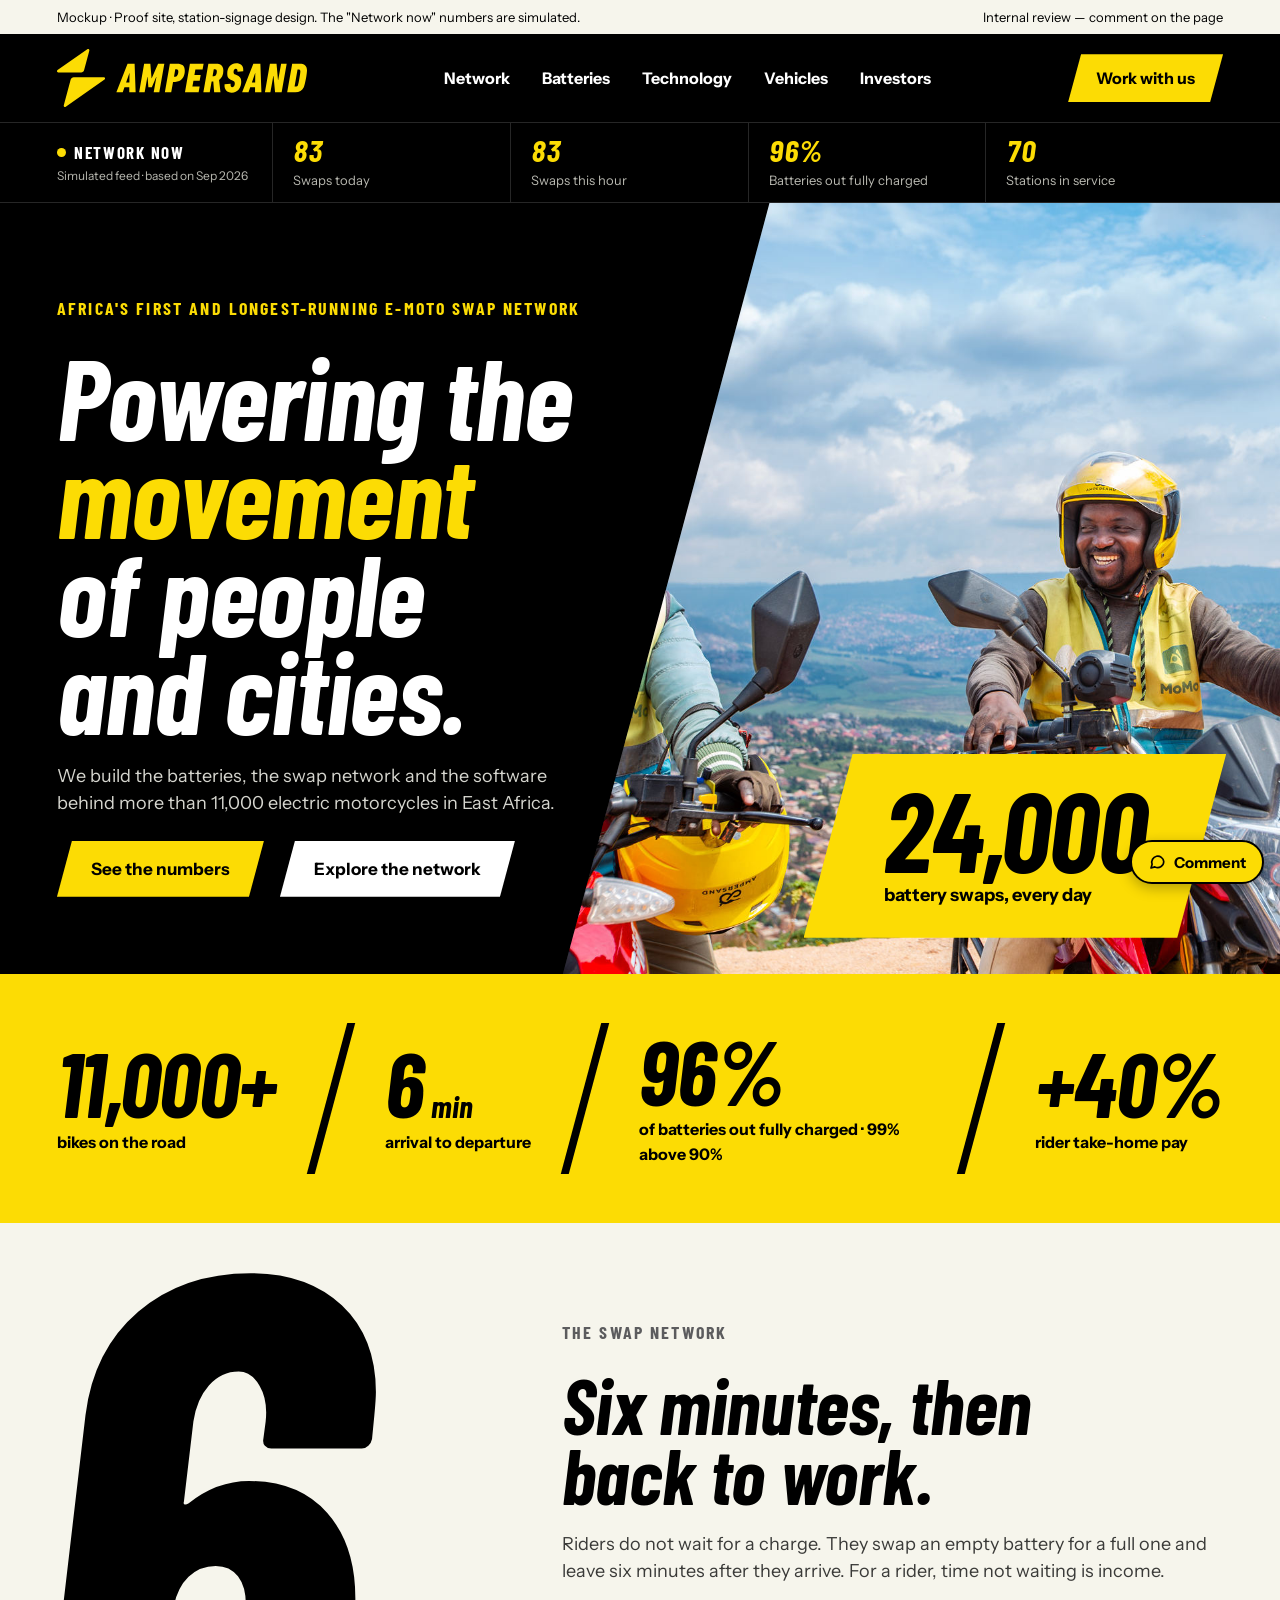
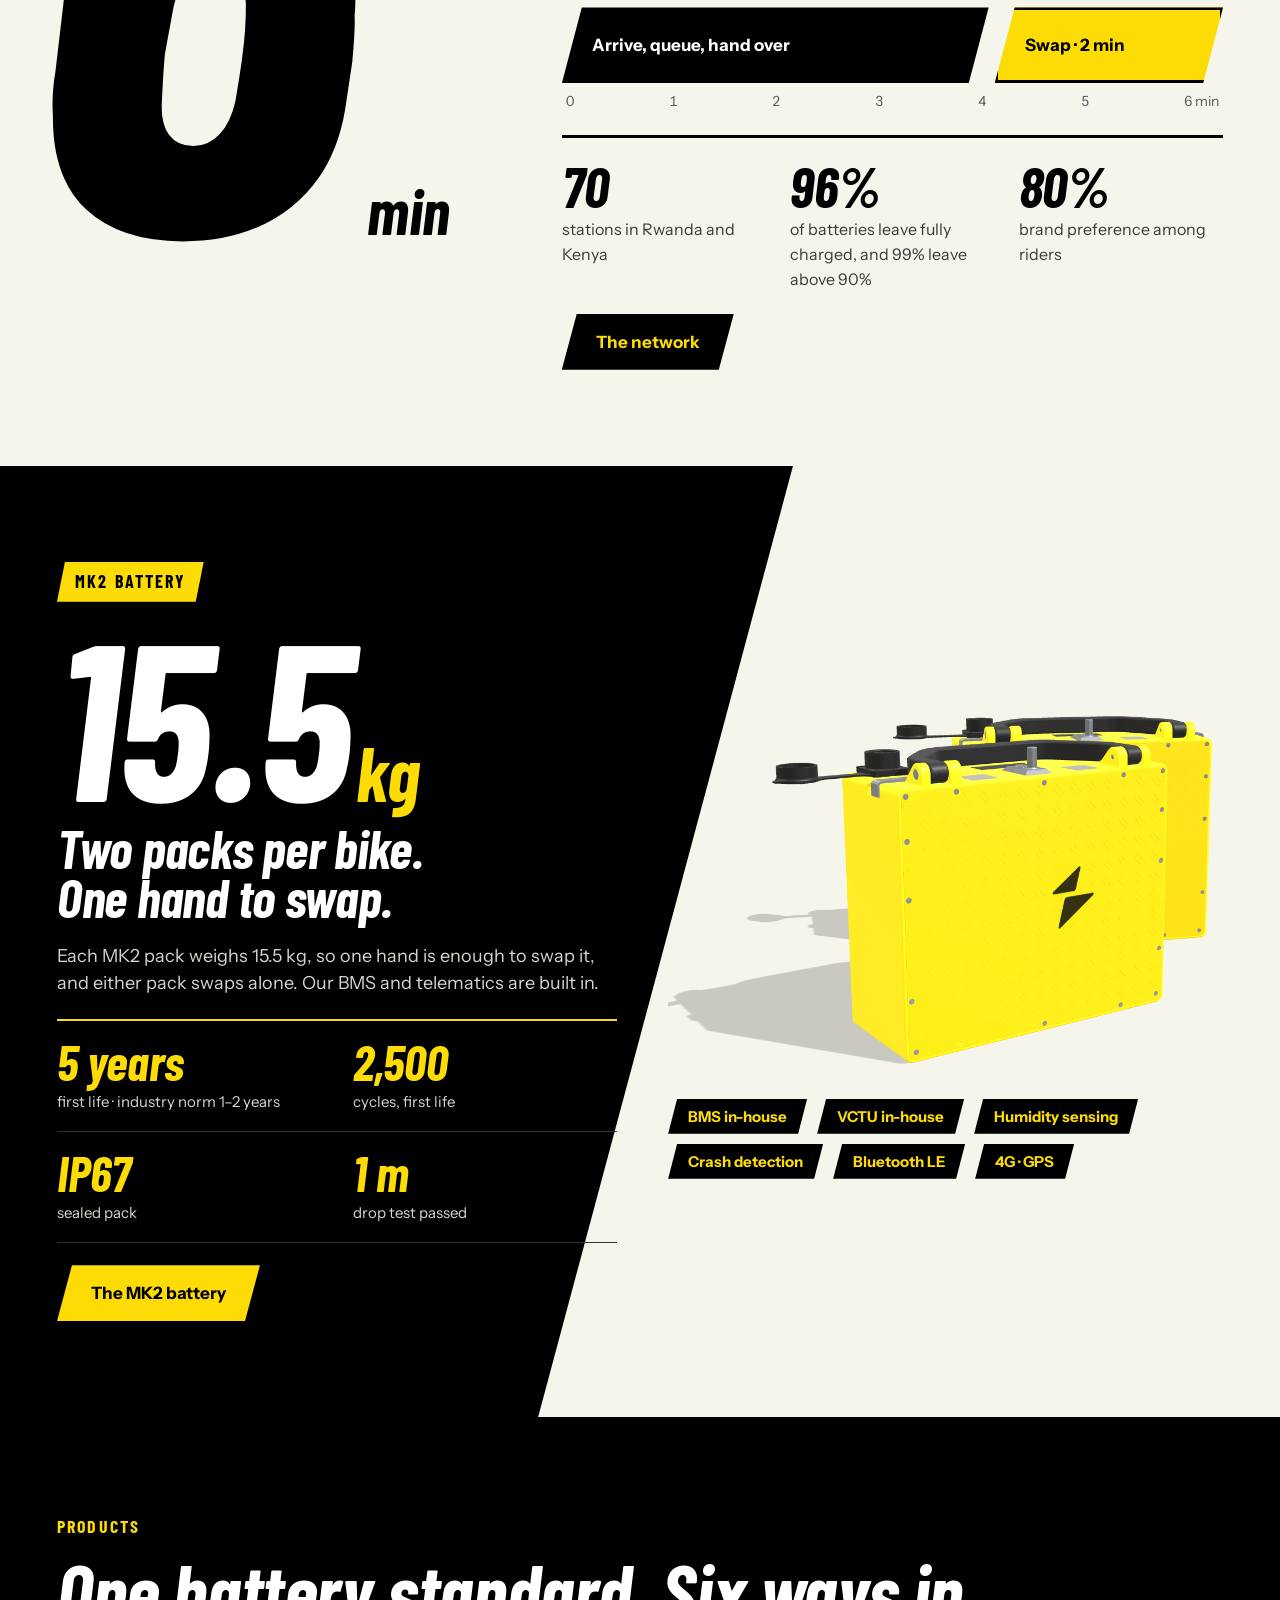
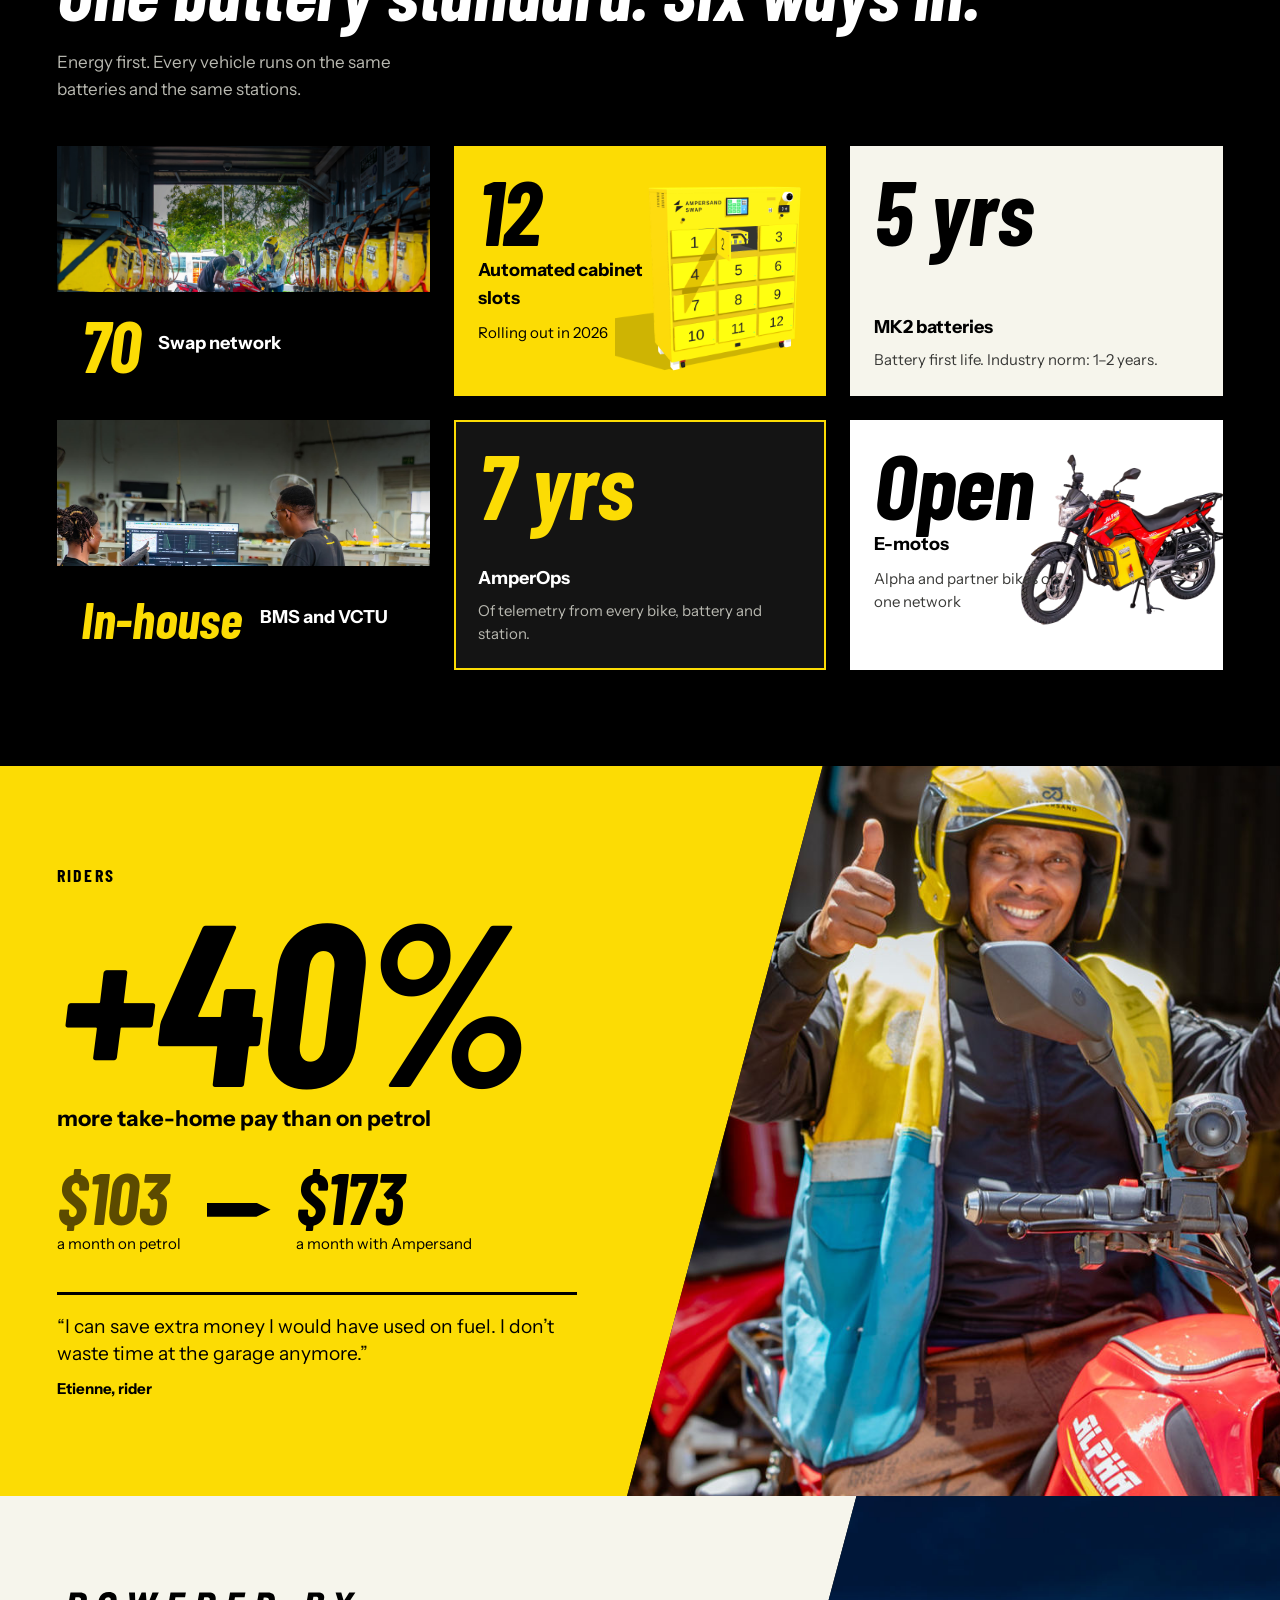
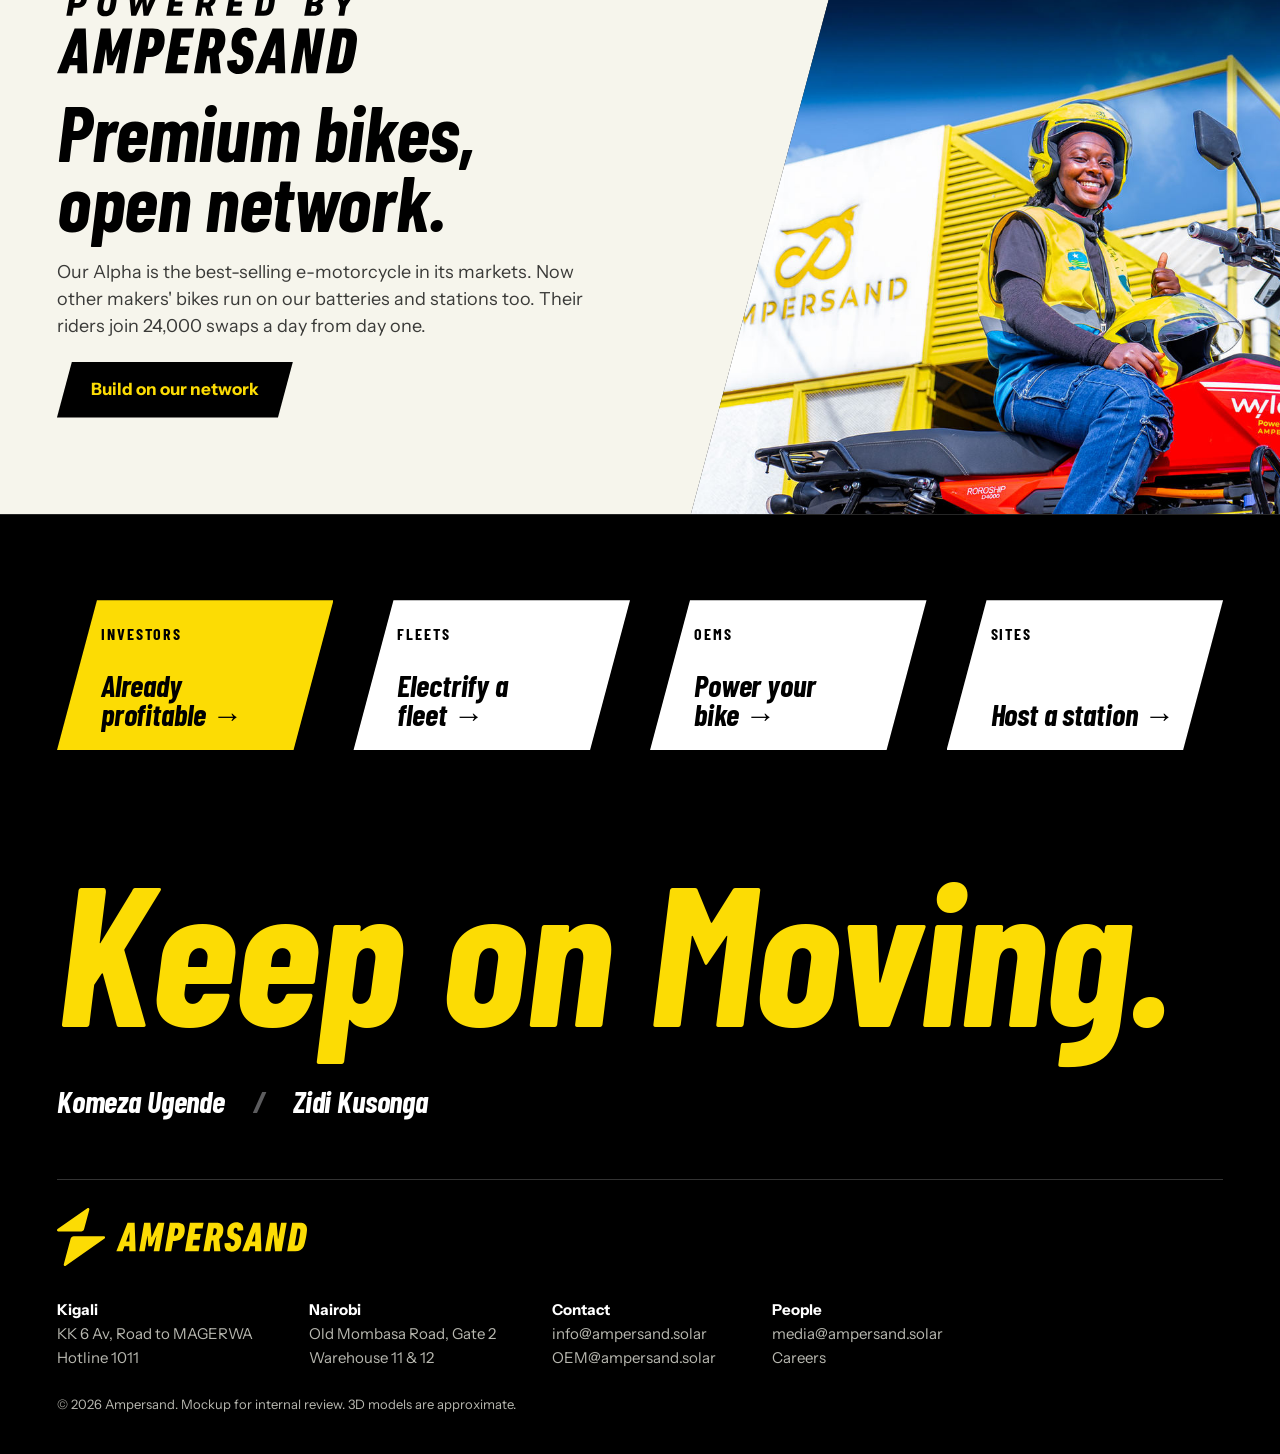
==== commit 70750f68: "Rebuild the cabinet from the render and photos; add "first" claims - 3D cabinet: yellow body, 3 x 4 " ====
--- a/proof/index.html
+++ b/proof/index.html
@@ -15,7 +15,7 @@
 <main>
   <section class="hero">
     <div class="wrap"><div class="copy">
-      <div class="kicker" data-copy="home.hero.kicker-1">East Africa's battery swap network</div>
+      <div class="kicker" data-copy="home.hero.kicker-1">Africa's first and longest-running e-moto swap network</div>
       <h1 class="d" data-copy="home.hero.h1-1">Powering the <span class="hl">movement</span> of people and cities.</h1>
       <p class="lede" data-copy="home.hero.lede-1">We build the batteries, the swap network and the software behind more than <span data-num="bikes">11,000</span> electric motorcycles in East Africa.</p>
       <div class="btns"><a class="btn" href="investors.html" data-copy="home.hero.button-1">See the numbers</a><a class="btn w" href="network.html" data-copy="home.hero.button-2">Explore the network</a></div>
--- a/proof/assets/proof.css
+++ b/proof/assets/proof.css
@@ -429,3 +429,7 @@
 .duo figure{margin:0;display:grid;gap:10px;justify-items:start;min-width:0}
 .duo img{width:100%;height:auto}
 .duo figcaption,.prod .visual .duo figcaption{font-family:var(--display);font-weight:700;font-size:16px;letter-spacing:.06em;text-transform:uppercase;background:var(--ink);color:var(--surge);padding:3px 10px;text-align:left}
+/* Cabinet: photo of a real slot under the 3D model */
+.slot-photo{margin:18px 0 0;display:grid;gap:8px}
+.slot-photo img{display:block;width:100%;height:auto;border:4px solid var(--ink)}
+.prod .visual .slot-photo figcaption{justify-self:end;padding:4px 10px;font-size:13px;font-weight:700;background:var(--ink);color:var(--surge)}
